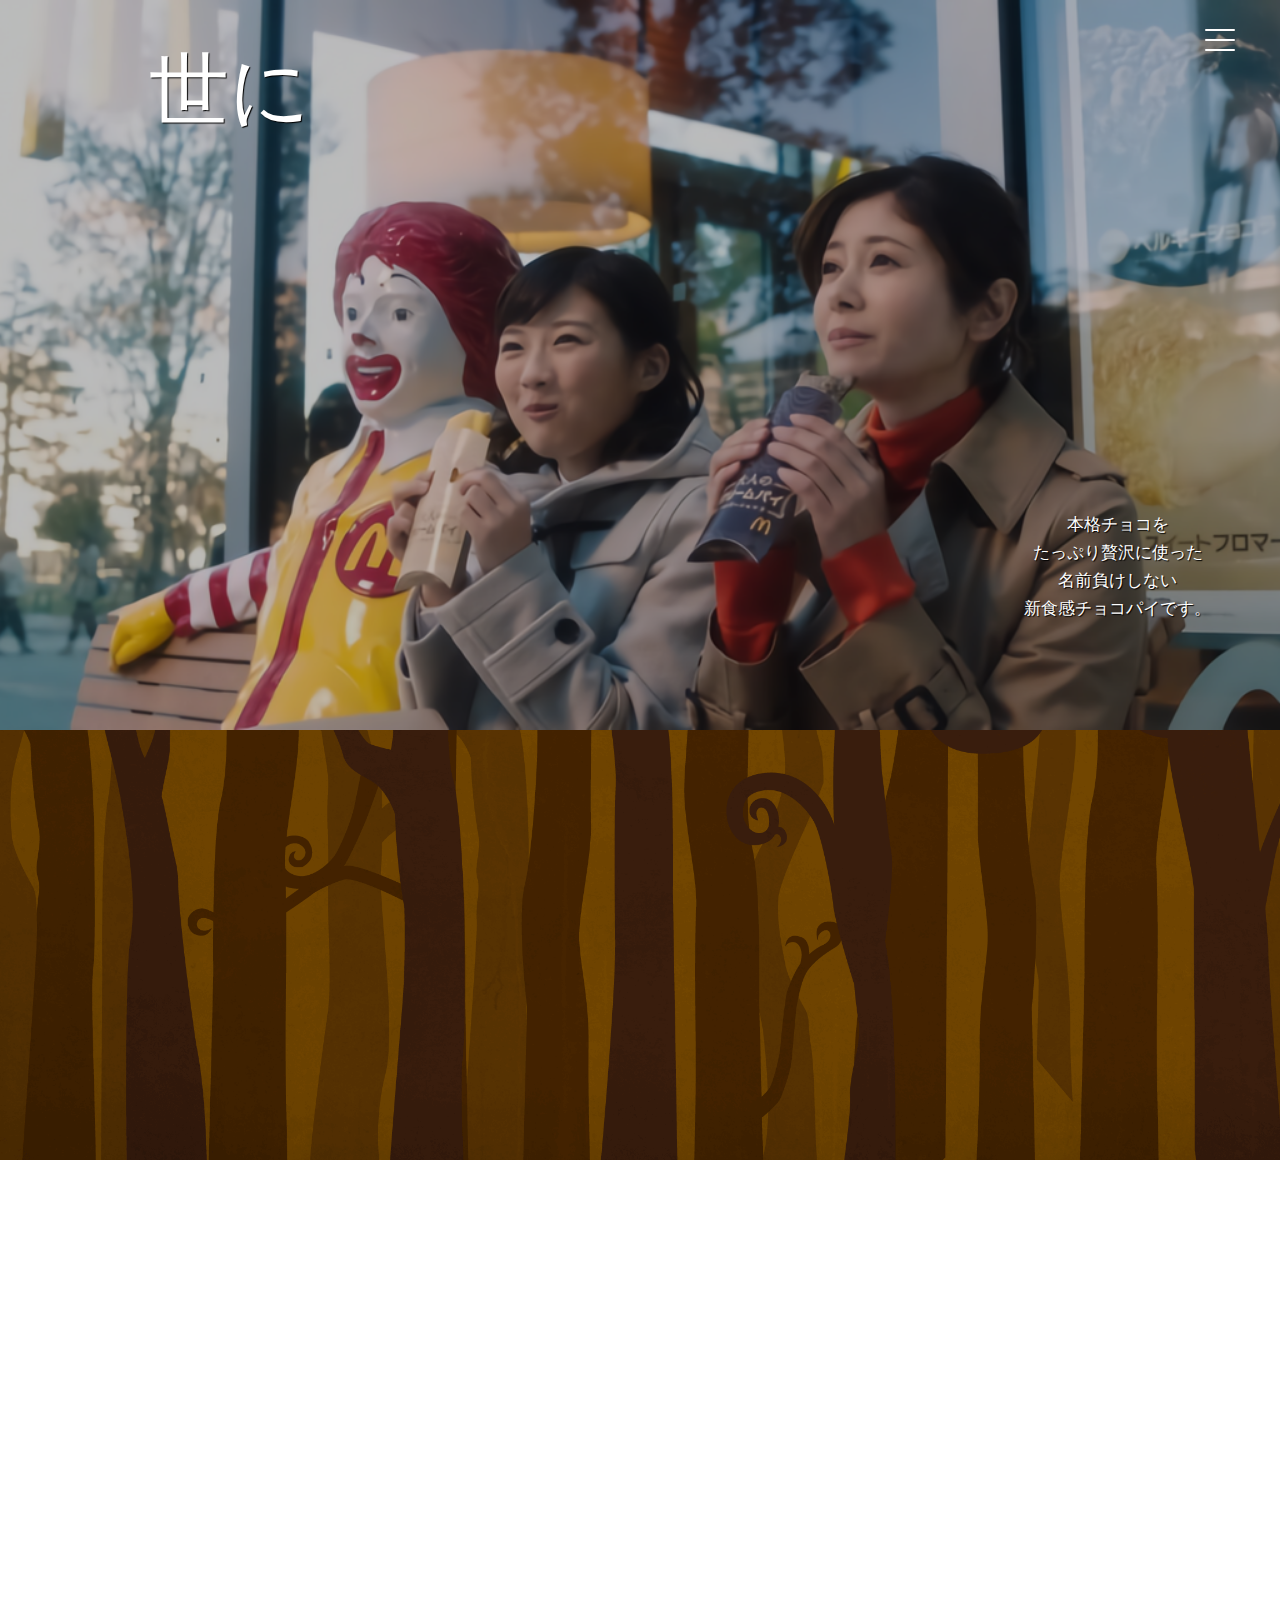
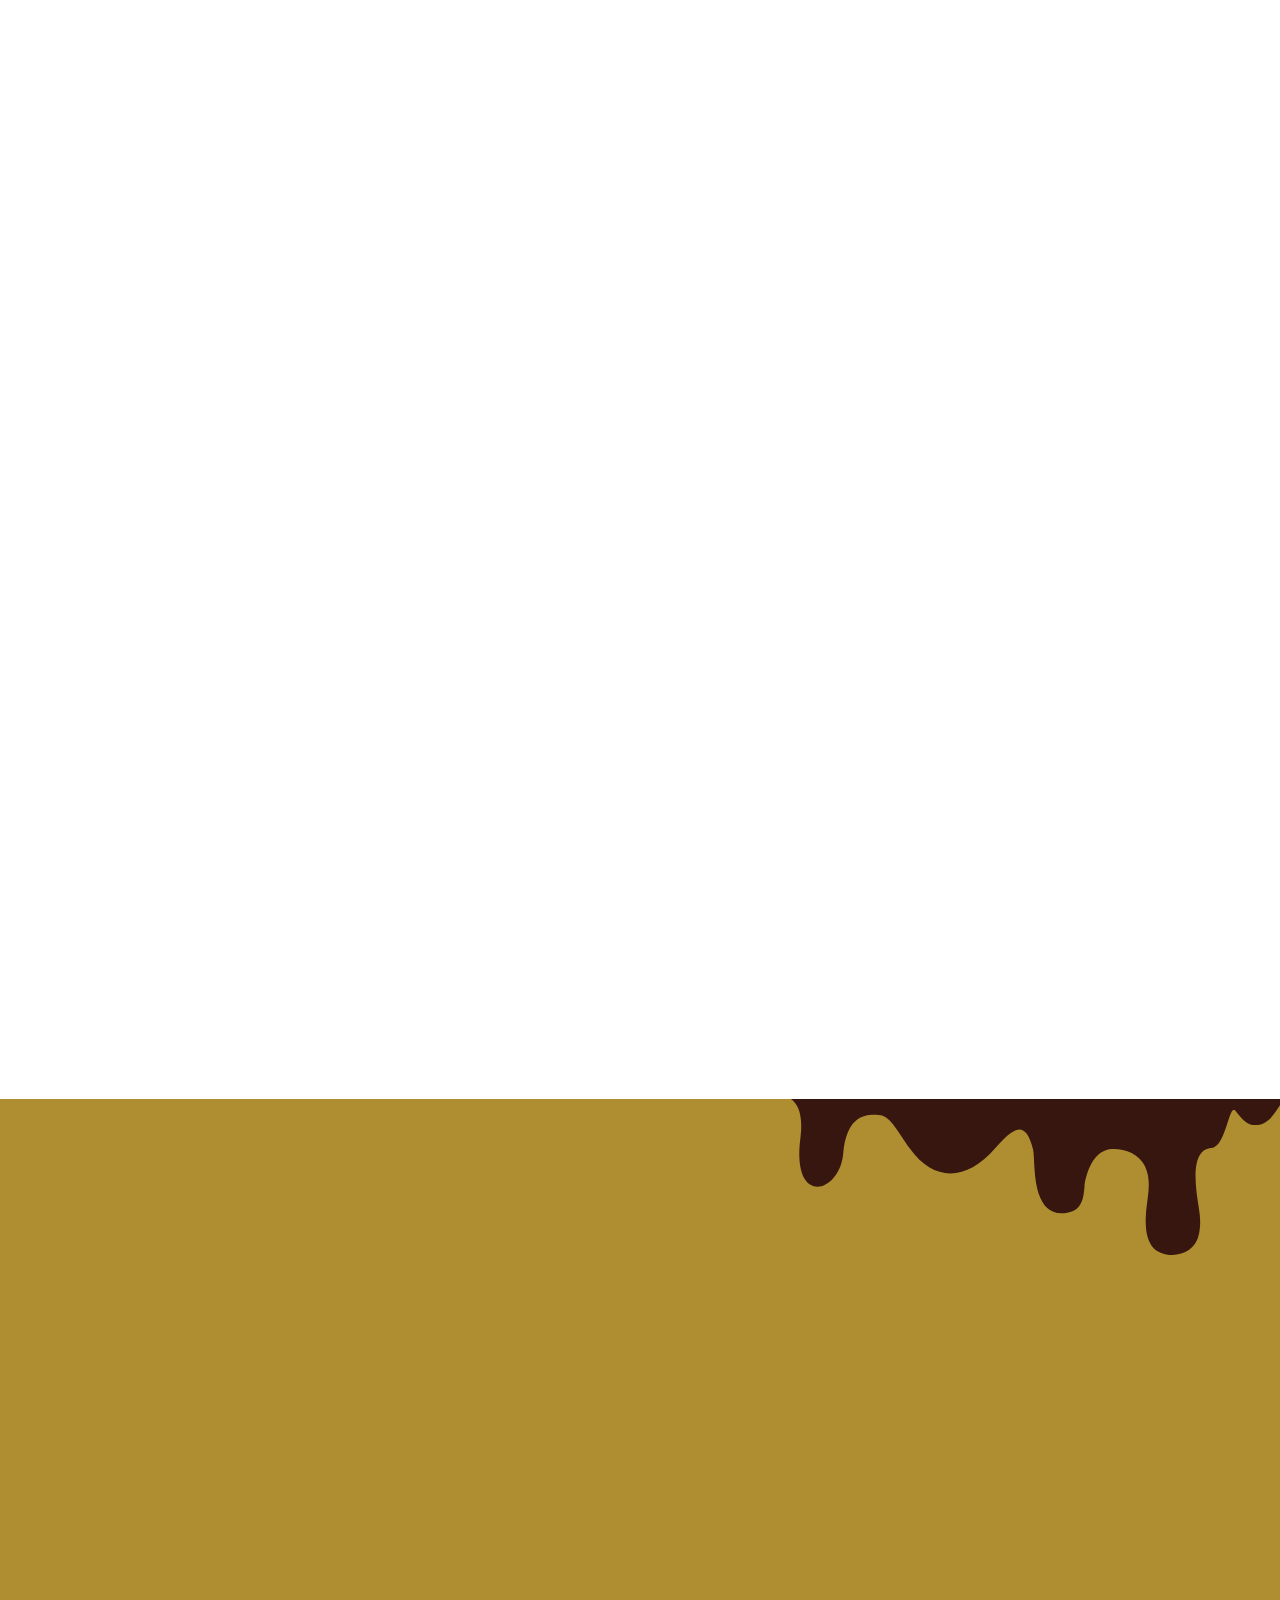
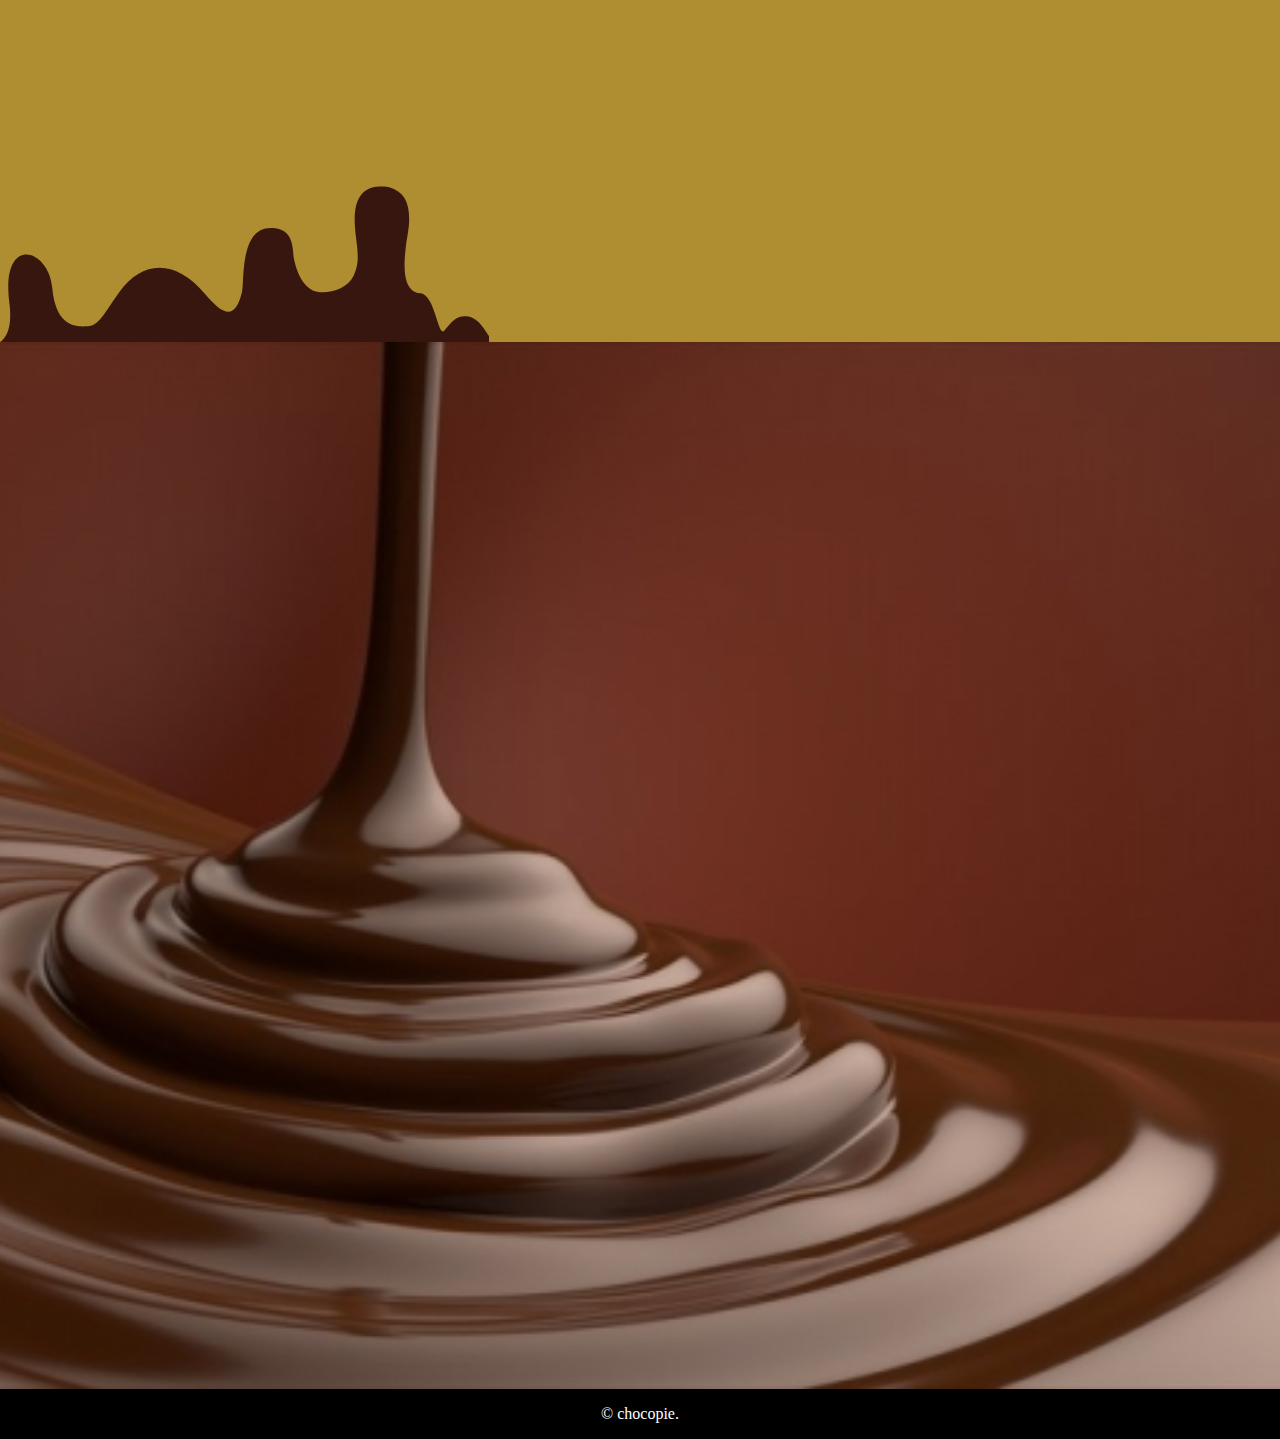
==== index.html @ 26e69b20 "コミット" ====
<!DOCTYPE html>
<html lang="ja">

<head>
    <meta charset="UTF-8">
    <meta http-equiv="X-UA-Compatible" content="IE=edge">
    <meta name="viewport" content="width=device-width, initial-scale=1.0">
    <script src="https://ajax.googleapis.com/ajax/libs/jquery/3.0.0/jquery.min.js"></script>
    <link rel="stylesheet" href="./assets/css/reset.css">
    <link rel="stylesheet" href="./assets/css/style.css">
    <title>chocopie</title>
</head>

<body>
    <header id="header">
        <div class="bg-slider">
            <div class="bg-box">
                <p class="bg-title">世にもおいしいチョコパイ</p>
            </div>
            <p class="bg-text">
                本格チョコを<br>
                たっぷり贅沢に使った<br>
                名前負けしない<br>
                新食感チョコパイです。
            </p>
        </div>
        <nav id="navi">
            <ul class="nav-menu">
                <li><a href="#about">About</a></li>
                <li><a href="#line-up">LINE UP</a></li>
                <li><a href="#rerecipe">Recipe</a></li>
            </ul>
        </nav>
        <div class="toggle_btn">
            <span></span>
            <span></span>
            <span></span>
        </div>
    </header>

    <body>
        <section class="product" id="about">
            <h3 class="js-fadein">名前負けしていない、<br>それほどにおいしい。</h3>
            <div class="chocopie">
                <img src="./assets/img/chocopie_choco.png" alt="chocopie_choco" class="chocopie_img1 js-fadein">
                <img src="./assets/img/fukidashi1.png" alt="fukidashi1" class="fukidashi1 js-fadein">
                <img src="./assets/img/eatme.svg" alt="eatme" class="eatme">
                <div class="chocopie_text1 js-fadein">
                    <p>パイ生地を何層にも重ねることで<br>生まれたサクサクした食感</p>
                </div>
            </div>

            <div class="chocopie">
                <img src="./assets/img/choco_cream.png" alt="choco_cream" class="chocopie_img2 js-fadein">
                <img src="./assets/img/fukidashi2.png" alt="fukidashi2" class="fukidashi2 js-fadein">
                <img src="./assets/img/good.png" alt="good" class="good">
                <div class="chocopie_text2 js-fadein">
                    <p>とろ～りあたたかい<br>クリームのハーモニーが魅力</p>
                </div>
            </div>

            <div class="chocopie chocopie3">
                <img src="./assets/img/image-removebg-preview.png" alt="choco_oleo" class="chocopie_img3 js-fadein">
                <img src="./assets/img/fukidashi1.png" alt="fukidashi3" class="fukidashi1 js-fadein">
                <img src="./assets/img/soyummy.png" alt="soyummy" class="soyummy">
                <div class="chocopie_text1 js-fadein">
                    <p>クッキー30％増量！<br>ザクザク感アップ！</p>
                </div>
            </div>
        </section>
        <div class="lineup" id="line-up">
            <div class="lineup-img"></div>
            <div class="lineup-top">
                <h2 class="lineup-title js-fadein">LINE UP</h2>
                <p class="lineup-sub js-fadein">世にも美味しいシリーズの紹介</p>
            </div>
            <div class="slider">
                <div class="slider-item">
                    <div class="item-img js-fadein">
                        <a href="./link.html" target="_blank"><img src="./assets/img/chocopie_choco.png" alt=""
                                class="shake"></a>
                    </div>
                    <div class="item-text1 js-fadein">
                        <p class="text1-text">
                            世にもおいしい<br>
                            三角チョコパイ 黒
                        </p>
                    </div>
                    <div class="item-text2 js-fadein">
                        <p class="text2-text">
                            パイ生地を何層にも重ねることで生まれる<br>
                            サクサクした食感の三角パイに<br>
                            あたたかいチョコクリームのハーモニーが魅力。
                        </p>
                    </div>
                </div>
                <div class="slider-item">
                    <div class="item-img js-fadein">
                        <a href="./link2.html" target="_blank"><img src="./assets/img/choco_cream.png" alt=""
                                class="shake"></a>
                    </div>
                    <div class="item-text1 js-fadein">
                        <p class="text1-text">
                            世にもおいしい<br>
                            よくばりカスタード
                        </p>
                    </div>
                    <div class="item-text2 js-fadein">
                        <p class="text2-text">
                            バニラビーンズが入った黄色いたまごカスタードと<br>
                            白いミルクカスタードの2種類を使用した<br>
                            濃厚なカスタードクリームの甘み溢れる一品です。
                        </p>
                    </div>
                </div>
                <div class="slider-item">
                    <div class="item-img js-fadein">
                        <a href="./link3.html" target="_blank"><img src="./assets/img/image-removebg-preview.png" alt=""
                                class="shake"></a>
                    </div>
                    <div class="item-text1 js-fadein">
                        <p class="text1-text">
                            世にもおいしい<br>
                            クッキー&クリーム
                        </p>
                    </div>
                    <div class="item-text2 js-fadein">
                        <p class="text2-text">
                            クッキーが入ったとろ〜りバニラクリームと<br>
                            サクサクした食感の味わいが楽しめる<br>
                            “さくとろ～り!”な食感の新作です。
                        </p>
                    </div>
                </div>
            </div>
            <div class="slider-btn js-fadein">
                <a href="https://www.mcdonalds.co.jp/" target="_blank" class="btn-buy">購入できるお店はこちら</a>
            </div>
            <div class="reverse-img"></div>
        </div>


        <!-- <section class="recipe" id="rerecipe">
            <h1>RECIPE</h1>
            <h2>世にもおいしいレシピ</h2> -->

        <section class="recipe">
            <h1 class="js-fadein">arrange</h1>
            <h2 class="js-fadein">世にもおいしいアレンジ</h2>
            <div class="chocopie_ice">
                <div class="chocopie_left">
                    <h3 class="js-fadein">あったか×ひんやり＝禁断の組み合わせ</h3>
                    <div class="chocopie_ice_img js-fadein">
                        <img src="./assets/img/choco_recipe.jpeg" alt="choco_recipe">
                        <p>×</p>
                        <img src="./assets/img/mctwist.jpeg" alt="mctwist">
                    </div>
                </div>
                <div class="chocopie_right">
                    <p class="chocopie_ice_text js-fadein">「ソフトツイスト(税込100円)」と混ぜて食べるアレンジが美味しいと噂なんです。
                        チョコパイ×ソフトクリームなんて、甘いもの好きとしてはチャレンジせずにはいられません！
                        三角チョコパイと混ぜる為、店頭でソフトツイストを「カップでお願いします」とオーダーしましょう。
                        三角チョコパイをひと口大にちぎって、ソフトツイストに入れていきます♪
                        スプーンで三角チョコパイをこれでもか～と混ぜていきます。
                        パイのザクザク感や、中身のチョコクリームのいい匂いが伝わってきて、早く食べたい！と混ぜる手にも気合が入ります（笑）
                        ほどよく混ざったら、三角チョコパイ×ソフトツイストアレンジの完成です！
                        気になるお味ですが、これは想像の上をいく美味しさでした。パイのサクサク食感とアイスが相性抜群！
                        混ぜた直後は、三角チョコパイがまだ温かいのですが、食べているうちに中のチョコクリームがアイスで冷やされて固まり、また違った食感に変化！
                        ここまでボリューミーに楽しめるアレンジスイーツが、お値段合計230円とは衝撃のプライスです♪
                    </p>
                </div>
            </div>
            <div class="chocopie_ice change">
                <div class="chocopie_left">
                    <h3 class="js-fadein">アイス三角チョコパイ</h3>
                    <div class="chocopie_ice_img js-fadein">
                        <img src="./assets/img/choco_recipe.jpeg" alt="choco_recipe">
                    </div>
                </div>
                <div class="chocopie_right">
                    <p class="chocopie_ice_text js-fadein">
                        2つ目は、三角チョコパイを丸ごと冷凍して「生チョコアイス」にするアレンジです。
                        このアレンジはSNSでも見かけることが多く、気になっていたので楽しみ！
                        三角チョコパイを冷凍室に入れ、一晩寝かせてください。
                        少し溶けてきたら食べごろ包丁でカットすることが出来ます！
                        中のチョコクリームが完全に冷え固まっており、ギュッと凝縮された印象です。
                        サクサクのパイ部分も冷凍されたことにより、サクサクというよりはミルフィーユのよう♡
                        少しだけ溶けてきたタイミングを見計らって食べてみます!
                        食べる前はチョコクリームが硬すぎるかな？と想像していましたがそんなことはなく、噂通り"生チョコアイス"のよう♡
                        クリームの中のアーモンドの食感もしっかりと感じられる、冬の贅沢アイスでした。
                    </p>
                </div>
        </section>



    </body>
    <footer>

        <p>&copy; chocopie.</p>

    </footer>
    <script src="https://code.jquery.com/jquery-3.6.0.min.js"></script>
    <script src="./assets/js/jquery.bgswitcher.js"></script>
    <script src="./assets/js/nozomi.js"></script>
    <script src="./assets/js/script.js"></script>
</body>

</html>
---- assets/css/style.css ----
@charset "UTF-8";
.bg-slider {
  width: 100vw;
  height: 57vw;
  background-position: center;
  background-size: cover;
  background-repeat: no-repeat;
  display: -webkit-box;
  display: -ms-flexbox;
  display: flex;
  -webkit-box-align: center;
      -ms-flex-align: center;
          align-items: center;
  -webkit-box-pack: center;
      -ms-flex-pack: center;
          justify-content: center;
  position: relative;
}

.bg-slider .bg-box {
  position: absolute;
  top: 10%;
}

@media screen and (min-width: 768px) and (max-width: 1023px) {
  .bg-slider .bg-box {
    top: 20%;
  }
}

@media screen and (min-width: 501px) and (max-width: 767px) {
  .bg-slider .bg-box {
    top: 25%;
  }
}

@media screen and (max-width: 500px) {
  .bg-slider .bg-box {
    top: 30%;
  }
}

.bg-slider .bg-box .bg-title {
  color: white;
  font-size: 80px;
  text-shadow: 1px 1px 1px #000;
  font-family: 'Wawati SC','HanziPen TC','Hannotate SC',sans-serif;
  font-weight: lighter;
  line-height: 35px;
  display: block;
  opacity: 0;
  text-align: center;
}

@media screen and (min-width: 1024px) and (max-width: 1240px) {
  .bg-slider .bg-box .bg-title {
    font-size: 60px;
  }
}

@media screen and (min-width: 768px) and (max-width: 1023px) {
  .bg-slider .bg-box .bg-title {
    font-size: 45px;
  }
}

@media screen and (min-width: 501px) and (max-width: 767px) {
  .bg-slider .bg-box .bg-title {
    font-size: 30px;
  }
}

@media screen and (max-width: 500px) {
  .bg-slider .bg-box .bg-title {
    font-size: 20px;
  }
}

.bg-slider .bg-box .bg-title span {
  opacity: 0;
  -webkit-transition: .6s ease-in-out;
  -webkit-transition: .6s;
  transition: .6s;
}

.bg-slider .bg-text {
  color: white;
  font-size: 17px;
  font-weight: bold;
  text-align: center;
  text-shadow: 1px 1px 1px #000;
  font-family: 'Yu Mincho Light','YuMincho','Yu Mincho','游明朝体', sans-serif;
  font-weight: lighter;
  line-height: 28px;
  position: absolute;
  top: 70%;
  left: 80%;
}

@media screen and (min-width: 768px) and (max-width: 1023px) {
  .bg-slider .bg-text {
    line-height: 24px;
    top: 60%;
    left: 70%;
  }
}

@media screen and (min-width: 501px) and (max-width: 767px) {
  .bg-slider .bg-text {
    font-size: 14px;
    line-height: 20px;
    top: 55%;
    left: 65%;
  }
}

@media screen and (max-width: 500px) {
  .bg-slider .bg-text {
    font-size: 7px;
    line-height: 14px;
    top: 60%;
    left: 60%;
  }
}

#navi {
  display: block;
  position: fixed;
  top: -57vw;
  left: 0;
  bottom: 0;
  height: 57vw;
  width: 100vw;
  color: white;
  background-image: url("../img/choco_illast.jpeg");
  background-position: center;
  background-repeat: no-repeat;
  background-size: cover;
  overflow-x: hidden;
  overflow-y: auto;
  -webkit-overfrow-scrolling: touch;
  -webkit-transition: all 0.8s;
  transition: all 0.8s;
  z-index: 20;
  opacity: 0;
}

@media screen and (min-width: 1024px) and (max-width: 1240px) {
  #navi {
    top: -100%;
    height: 100%;
  }
}

@media screen and (min-width: 768px) and (max-width: 1023px) {
  #navi {
    top: -100%;
    height: 100%;
  }
}

@media screen and (min-width: 501px) and (max-width: 767px) {
  #navi {
    top: -100%;
    height: 100%;
  }
}

@media screen and (max-width: 500px) {
  #navi {
    top: -100%;
    height: 100%;
  }
}

#navi .nav-menu {
  margin: 15% auto;
  text-align: center;
  margin-bottom: 1%;
}

@media screen and (min-width: 1024px) and (max-width: 1240px) {
  #navi .nav-menu {
    margin: 25% auto;
  }
}

@media screen and (min-width: 768px) and (max-width: 1023px) {
  #navi .nav-menu {
    margin: 27% auto;
  }
}

@media screen and (min-width: 501px) and (max-width: 767px) {
  #navi .nav-menu {
    margin: 35% auto;
  }
}

@media screen and (max-width: 500px) {
  #navi .nav-menu {
    margin: 60% auto;
  }
}

#navi .nav-menu li {
  margin-bottom: 5%;
}

#navi .nav-menu li a {
  color: white;
  font-size: 40px;
  font-weight: bold;
  text-decoration: none;
  display: inline-block;
  -webkit-transition: .2s;
  transition: .2s;
  -webkit-transform: scale(1);
  transform: scale(1);
  font-family: 'Wawati SC','HanziPen TC','Hannotate SC',sans-serif;
}

@media screen and (min-width: 501px) and (max-width: 767px) {
  #navi .nav-menu li a {
    font-size: 32px;
  }
}

@media screen and (max-width: 500px) {
  #navi .nav-menu li a {
    font-size: 25px;
  }
}

#navi .nav-menu li a:hover {
  color: lightblue;
}

.toggle_btn {
  display: block;
  position: fixed;
  top: 25px;
  right: 45px;
  width: 30px;
  height: 30px;
  -webkit-transition: all .5s;
  transition: all .5s;
  cursor: pointer;
  z-index: 20;
}

.toggle_btn span {
  display: block;
  position: absolute;
  left: 0;
  width: 30px;
  height: 2px;
  background-color: white;
  border-radius: 4px;
  -webkit-transition: all 0.5s;
  transition: all 0.5s;
}

.toggle_btn span:nth-child(1) {
  top: 4px;
}

.toggle_btn span:nth-child(2) {
  top: 14px;
}

.toggle_btn span:nth-child(3) {
  bottom: 4px;
}

.open #navi {
  top: 0;
  opacity: 1;
}

.open .toggle_btn span {
  background-color: white;
}

.open .toggle_btn span:nth-child(1) {
  -webkit-transform: translateY(10px) rotate(-315deg);
  transform: translateY(10px) rotate(-315deg);
}

.open .toggle_btn span:nth-child(2) {
  opacity: 0;
}

.open .toggle_btn span:nth-child(3) {
  -webkit-transform: translateY(-10px) rotate(315deg);
  transform: translateY(-10px) rotate(315deg);
}

.jump-up {
  -webkit-animation: jump-up 0.8s linear 0s 1 forwards;
          animation: jump-up 0.8s linear 0s 1 forwards;
}

@-webkit-keyframes jump-up {
  0% {
    -webkit-transform: translateY(0px);
    transform: translateY(0px);
  }
  80% {
    -webkit-transform: translateY(170px);
    transform: translateY(170px);
  }
  100% {
    -webkit-transform: translateY(0);
    transform: translateY(0);
  }
}

@keyframes jump-up {
  0% {
    -webkit-transform: translateY(0px);
    transform: translateY(0px);
  }
  80% {
    -webkit-transform: translateY(170px);
    transform: translateY(170px);
  }
  100% {
    -webkit-transform: translateY(0);
    transform: translateY(0);
  }
}

.jump-up2 {
  -webkit-animation: jump-up2 0.8s linear 0s 1 forwards;
          animation: jump-up2 0.8s linear 0s 1 forwards;
}

@-webkit-keyframes jump-up2 {
  0% {
    -webkit-transform: translateY(0);
    transform: translateY(0);
  }
  20% {
    -webkit-transform: translateY(400px);
    transform: translateY(400px);
  }
  100% {
    -webkit-transform: translateY(0px);
    transform: translateY(0px);
  }
}

@keyframes jump-up2 {
  0% {
    -webkit-transform: translateY(0);
    transform: translateY(0);
  }
  20% {
    -webkit-transform: translateY(400px);
    transform: translateY(400px);
  }
  100% {
    -webkit-transform: translateY(0px);
    transform: translateY(0px);
  }
}

.lineup {
  background-color: #AF8D31;
  color: #36160F;
  display: -webkit-box;
  display: -ms-flexbox;
  display: flex;
  -webkit-box-orient: vertical;
  -webkit-box-direction: normal;
      -ms-flex-direction: column;
          flex-direction: column;
  font-family: 'ヒラギノ明朝 ProN','Hiragino Mincho ProN', sans-serif;
  position: relative;
}

.lineup .lineup-img {
  position: absolute;
  width: 100%;
  height: 100%;
  background-image: url("../img/choco_bg_lineup.svg");
  background-repeat: no-repeat;
  background-position: right top;
  background-position-x: right;
  background-position-y: top;
  background-size: auto;
  top: 0;
}

@media screen and (min-width: 1024px) and (max-width: 1240px) {
  .lineup .lineup-img {
    background-size: 40%;
  }
}

@media screen and (min-width: 768px) and (max-width: 1023px) {
  .lineup .lineup-img {
    background-size: 40%;
  }
}

@media screen and (min-width: 501px) and (max-width: 767px) {
  .lineup .lineup-img {
    background-size: 50%;
  }
}

@media screen and (max-width: 500px) {
  .lineup .lineup-img {
    background-size: 60%;
  }
}

.lineup .lineup-top {
  text-align: center;
  margin: 5%;
  letter-spacing: 0.3em;
}

@media screen and (min-width: 1024px) and (max-width: 1240px) {
  .lineup .lineup-top {
    margin: 7%;
  }
}

@media screen and (min-width: 768px) and (max-width: 1023px) {
  .lineup .lineup-top {
    margin: 15% auto 10% auto;
  }
}

@media screen and (min-width: 501px) and (max-width: 767px) {
  .lineup .lineup-top {
    margin: 20% auto 15% auto;
  }
}

@media screen and (max-width: 500px) {
  .lineup .lineup-top {
    margin: 30% auto 20% auto;
  }
}

.lineup .lineup-top .lineup-title {
  font-weight: bold;
  font-size: 35px;
}

@media screen and (min-width: 768px) and (max-width: 1023px) {
  .lineup .lineup-top .lineup-title {
    font-size: 40px;
  }
}

@media screen and (min-width: 501px) and (max-width: 767px) {
  .lineup .lineup-top .lineup-title {
    font-size: 40px;
  }
}

@media screen and (max-width: 500px) {
  .lineup .lineup-top .lineup-title {
    font-size: 30px;
  }
}

.lineup .lineup-top .lineup-sub {
  font-size: 13px;
  margin-top: 1%;
  font-weight: lighter;
}

@media screen and (min-width: 768px) and (max-width: 1023px) {
  .lineup .lineup-top .lineup-sub {
    font-size: 16px;
  }
}

@media screen and (min-width: 501px) and (max-width: 767px) {
  .lineup .lineup-top .lineup-sub {
    font-size: 16px;
  }
}

.lineup .slider {
  display: -webkit-box;
  display: -ms-flexbox;
  display: flex;
  -webkit-box-align: center;
      -ms-flex-align: center;
          align-items: center;
  -webkit-box-pack: justify;
      -ms-flex-pack: justify;
          justify-content: space-between;
  width: 90%;
  margin: 0 auto;
}

@media screen and (min-width: 768px) and (max-width: 1023px) {
  .lineup .slider {
    -webkit-box-orient: vertical;
    -webkit-box-direction: normal;
        -ms-flex-direction: column;
            flex-direction: column;
  }
}

@media screen and (min-width: 501px) and (max-width: 767px) {
  .lineup .slider {
    -webkit-box-orient: vertical;
    -webkit-box-direction: normal;
        -ms-flex-direction: column;
            flex-direction: column;
  }
}

@media screen and (max-width: 500px) {
  .lineup .slider {
    -webkit-box-orient: vertical;
    -webkit-box-direction: normal;
        -ms-flex-direction: column;
            flex-direction: column;
  }
}

.lineup .slider .slider-item {
  -webkit-box-orient: vertical;
  -webkit-box-direction: normal;
      -ms-flex-direction: column;
          flex-direction: column;
  width: 30%;
  text-align: center;
  font-weight: lighter;
  z-index: 1;
}

@media screen and (min-width: 768px) and (max-width: 1023px) {
  .lineup .slider .slider-item {
    width: 80%;
    margin: 10% auto;
  }
}

@media screen and (min-width: 501px) and (max-width: 767px) {
  .lineup .slider .slider-item {
    width: 80%;
    margin: 10% auto;
  }
}

@media screen and (max-width: 500px) {
  .lineup .slider .slider-item {
    width: 80%;
    margin: 10% auto;
  }
}

.lineup .slider .slider-item .item-img img {
  width: 100%;
  margin-bottom: 10%;
  -webkit-transition-duration: 0.4s;
          transition-duration: 0.4s;
}

@media screen and (min-width: 768px) and (max-width: 1023px) {
  .lineup .slider .slider-item .item-img img {
    width: 80%;
  }
}

@media screen and (min-width: 501px) and (max-width: 767px) {
  .lineup .slider .slider-item .item-img img {
    width: 90%;
  }
}

@media screen and (max-width: 500px) {
  .lineup .slider .slider-item .item-img img {
    width: 100%;
  }
}

.lineup .slider .slider-item .item-img img:hover {
  opacity: 0.8;
  -webkit-transform: scale(1.1);
          transform: scale(1.1);
  -webkit-transition-duration: 0.4s;
          transition-duration: 0.4s;
  cursor: pointer;
}

.lineup .slider .slider-item .text1-text {
  font-size: 22px;
  line-height: 1.5rem;
  margin-bottom: 8%;
}

@media screen and (min-width: 768px) and (max-width: 1023px) {
  .lineup .slider .slider-item .text1-text {
    font-size: 27px;
    line-height: 2.1rem;
    margin-bottom: 5%;
  }
}

@media screen and (min-width: 501px) and (max-width: 767px) {
  .lineup .slider .slider-item .text1-text {
    font-size: 23px;
    line-height: 2rem;
    margin-bottom: 5%;
  }
}

@media screen and (max-width: 500px) {
  .lineup .slider .slider-item .text1-text {
    font-size: 18px;
    line-height: 1.3rem;
    margin-bottom: 5%;
  }
}

.lineup .slider .slider-item .text2-text {
  font-size: 15px;
  line-height: 1.5rem;
}

@media screen and (min-width: 1024px) and (max-width: 1240px) {
  .lineup .slider .slider-item .text2-text {
    font-size: 12px;
    line-height: 1.5rem;
  }
}

@media screen and (min-width: 768px) and (max-width: 1023px) {
  .lineup .slider .slider-item .text2-text {
    font-size: 16px;
    line-height: 1.5rem;
  }
}

@media screen and (min-width: 501px) and (max-width: 767px) {
  .lineup .slider .slider-item .text2-text {
    font-size: 14px;
    line-height: 1.5rem;
  }
}

@media screen and (max-width: 500px) {
  .lineup .slider .slider-item .text2-text {
    font-size: 10px;
    line-height: 1.2rem;
  }
}

.lineup .slider-btn {
  max-width: 300px;
  margin: 10% auto;
}

@media screen and (min-width: 768px) and (max-width: 1023px) {
  .lineup .slider-btn {
    margin: 15% auto;
  }
}

@media screen and (min-width: 501px) and (max-width: 767px) {
  .lineup .slider-btn {
    margin: 20% auto;
  }
}

@media screen and (max-width: 500px) {
  .lineup .slider-btn {
    margin: 25% auto;
    max-width: 230px;
  }
}

.lineup .slider-btn .btn-buy {
  display: -webkit-box;
  display: -ms-flexbox;
  display: flex;
  -webkit-box-pack: center;
      -ms-flex-pack: center;
          justify-content: center;
  -webkit-box-align: center;
      -ms-flex-align: center;
          align-items: center;
  width: 100%;
  height: 50px;
  position: relative;
  background-color: #AF8D31;
  border: 1px solid #36160F;
  -webkit-box-sizing: border-box;
          box-sizing: border-box;
  padding: 0 45px 0 25px;
  color: #36160F;
  font-size: 16px;
  letter-spacing: 0.1em;
  line-height: 1.3;
  text-align: left;
  text-decoration: none;
  -webkit-transition-duration: 0.5s;
          transition-duration: 0.5s;
  z-index: 1;
}

@media screen and (max-width: 500px) {
  .lineup .slider-btn .btn-buy {
    height: 40px;
    font-size: 12px;
  }
}

.lineup .slider-btn .btn-buy::before {
  content: '';
  width: 8px;
  height: 8px;
  border: 0;
  border-top: 2px solid #36160F;
  border-right: 2px solid #36160F;
  -webkit-transform: rotate(45deg);
          transform: rotate(45deg);
  position: absolute;
  top: 50%;
  right: 25px;
  margin-top: -6px;
}

@media screen and (max-width: 500px) {
  .lineup .slider-btn .btn-buy::before {
    width: 6px;
    height: 6px;
    top: 55%;
  }
}

.lineup .slider-btn .btn-buy:hover {
  background-color: #36160F;
  color: #AF8D31;
}

.lineup .slider-btn .btn-buy:hover::before {
  border-top: 2px solid #AF8D31;
  border-right: 2px solid #AF8D31;
}

.lineup .reverse-img {
  position: absolute;
  bottom: 0;
  left: 0%;
  background-image: url("../img/choco_bg_lineup.svg");
  -webkit-transform: scaleY(-1);
          transform: scaleY(-1);
  background-repeat: no-repeat;
  background-position: left top;
  background-position-x: left;
  background-position-y: top;
  background-size: auto;
  height: 100%;
  width: 100%;
  z-index: 0;
}

@media screen and (min-width: 1024px) and (max-width: 1240px) {
  .lineup .reverse-img {
    background-size: 40%;
  }
}

@media screen and (min-width: 768px) and (max-width: 1023px) {
  .lineup .reverse-img {
    background-size: 40%;
  }
}

@media screen and (min-width: 501px) and (max-width: 767px) {
  .lineup .reverse-img {
    background-size: 50%;
  }
}

@media screen and (max-width: 500px) {
  .lineup .reverse-img {
    background-size: 60%;
  }
}

@-webkit-keyframes fadeInUp {
  0% {
    opacity: 0;
    -webkit-transform: translateY(40px);
    transform: translateY(40px);
  }
  50% {
    opacity: 0.3;
    -webkit-transform: translateY(15px);
    transform: translateY(15px);
  }
  100% {
    opacity: 1;
    -webkit-transform: translateY(0);
    transform: translateY(0);
  }
}

@keyframes fadeInUp {
  0% {
    opacity: 0;
    -webkit-transform: translateY(40px);
    transform: translateY(40px);
  }
  50% {
    opacity: 0.3;
    -webkit-transform: translateY(15px);
    transform: translateY(15px);
  }
  100% {
    opacity: 1;
    -webkit-transform: translateY(0);
    transform: translateY(0);
  }
}

.js-fadein {
  opacity: 0;
}

.fadein-item {
  -webkit-animation: fadeInUp 0.7s linear 0s 1 forwards;
          animation: fadeInUp 0.7s linear 0s 1 forwards;
}

.product {
  background-image: url("../img/chocopie_bg_pointtt .png");
  background-attachment: fixed;
  background-repeat: no-repeat;
  background-position: center;
  background-size: cover;
  font-family: 'ヒラギノ明朝 ProN','Hiragino Mincho ProN', sans-serif;
}

.product h3 {
  text-align: center;
  color: white;
  font-size: 30px;
  padding: 150px 0;
  line-height: 1.5em;
}

.chocopie {
  text-align: center;
  padding-bottom: 250px;
  position: relative;
}

.chocopie_img1,
.chocopie_img2,
.chocopie_img3 {
  height: 300px;
  cursor: pointer;
}

@media screen and (max-width: 500px) {
  .chocopie_img1,
  .chocopie_img2,
  .chocopie_img3 {
    height: 150px;
  }
}

.fukidashi1,
.fukidashi2,
.chocopie_text1,
.chocopie_text2 {
  position: absolute;
  height: 200px;
  top: -20%;
}

@media screen and (max-width: 500px) {
  .fukidashi1,
  .fukidashi2,
  .chocopie_text1,
  .chocopie_text2 {
    height: 150px;
    top: -30%;
  }
}

@media screen and (min-width: 501px) and (max-width: 767px) {
  .fukidashi1,
  .fukidashi2,
  .chocopie_text1,
  .chocopie_text2 {
    top: -25%;
  }
}

.fukidashi1,
.chocopie_text1 {
  left: 15%;
}

@media screen and (max-width: 500px) {
  .fukidashi1,
  .chocopie_text1 {
    left: 0%;
  }
}

@media screen and (min-width: 501px) and (max-width: 767px) {
  .fukidashi1,
  .chocopie_text1 {
    left: 10%;
  }
}

.fukidashi2,
.chocopie_text2 {
  left: 50%;
}

@media screen and (max-width: 500px) {
  .fukidashi2,
  .chocopie_text2 {
    left: 0%;
  }
}

@media screen and (min-width: 501px) and (max-width: 767px) {
  .fukidashi2,
  .chocopie_text2 {
    left: 10%;
  }
}

@media screen and (min-width: 768px) and (max-width: 1023px) {
  .fukidashi2,
  .chocopie_text2 {
    left: 20%;
  }
}

.chocopie_text1,
.chocopie_text2 {
  height: 150px;
  width: 510px;
  display: -webkit-box;
  display: -ms-flexbox;
  display: flex;
  -webkit-box-align: center;
      -ms-flex-align: center;
          align-items: center;
  -webkit-box-pack: center;
      -ms-flex-pack: center;
          justify-content: center;
  line-height: 1.5em;
  color: white;
  font-size: 25px;
}

@media screen and (max-width: 500px) {
  .chocopie_text1,
  .chocopie_text2 {
    font-size: 15px;
    width: 370px;
    height: 120px;
  }
}

.eatme,
.soyummy,
.good {
  position: absolute;
  display: none;
}

.eatme {
  top: 0%;
  left: 60%;
  height: 100px;
}

.soyummy {
  top: 10%;
  left: 58%;
  height: 110px;
  -webkit-transform: rotate(30deg);
          transform: rotate(30deg);
}

.good {
  top: -10%;
  left: 30%;
}

.chocopie3 {
  padding: 20px 0 150px 0;
}

.recipe {
  background-image: url("../img/chocorecipe.jpeg");
  background-repeat: no-repeat;
  background-position: center;
  background-size: cover;
  display: -webkit-box;
  display: -ms-flexbox;
  display: flex;
  -webkit-box-orient: vertical;
  -webkit-box-direction: normal;
      -ms-flex-direction: column;
          flex-direction: column;
  -webkit-box-align: center;
      -ms-flex-align: center;
          align-items: center;
  font-family: 'ヒラギノ明朝 ProN','Hiragino Mincho ProN', sans-serif;
}

.recipe h1,
.recipe h2,
.recipe h3,
.recipe p {
  color: white;
}

.recipe h1 {
  font-size: 50px;
  padding-top: 100px;
}

.recipe h2 {
  font-size: 20px;
  padding-top: 20px;
}

.recipe h3 {
  text-align: center;
  padding: 20px 0;
  line-height: 1.5em;
  font-size: 18px;
}

.recipe h4 {
  color: #d3ad07;
  padding: 20px 0 80px 0;
}

.recipe p {
  font-size: 100px;
  margin: 50px;
}

@media screen and (max-width: 500px) {
  .recipe p {
    font-size: 80px;
    margin: 5px;
  }
}

.recipe img {
  border-radius: 50%;
  height: 250px;
}

@media screen and (max-width: 500px) {
  .recipe img {
    height: 150px;
  }
}

.recipe .chocopie_ice {
  display: -webkit-box;
  display: -ms-flexbox;
  display: flex;
  width: 95%;
  margin: 50px 2.5%;
}

.recipe .chocopie_ice .chocopie_left, .recipe .chocopie_ice .chocopie_right {
  width: 45%;
  margin: 0 2.5%;
}

.recipe .chocopie_ice .chocopie_left .chocopie_ice_img, .recipe .chocopie_ice .chocopie_right .chocopie_ice_img {
  display: -webkit-box;
  display: -ms-flexbox;
  display: flex;
  -webkit-box-align: center;
      -ms-flex-align: center;
          align-items: center;
  -webkit-box-pack: center;
      -ms-flex-pack: center;
          justify-content: center;
}

.recipe .chocopie_ice .chocopie_left .chocopie_ice_text, .recipe .chocopie_ice .chocopie_right .chocopie_ice_text {
  font-size: 15px;
}

.recipe .change {
  -webkit-box-orient: horizontal;
  -webkit-box-direction: reverse;
      -ms-flex-direction: row-reverse;
          flex-direction: row-reverse;
}

footer {
  display: -webkit-box;
  display: -ms-flexbox;
  display: flex;
  -webkit-box-pack: center;
      -ms-flex-pack: center;
          justify-content: center;
  -webkit-box-align: center;
      -ms-flex-align: center;
          align-items: center;
  height: 50px;
  background-color: black;
  color: white;
}

img {
  max-width: 100%;
}

.link {
  width: 100%;
  height: 100%;
  background-image: url("../img/pablo-merchan-montes-SCbq6uKCyMY-unsplash.jpg");
  background-position: center;
  background-repeat: no-repeat;
  background-size: cover;
  font-family: 'ヒラギノ明朝 ProN','Hiragino Mincho ProN', sans-serif;
}

.link .link-box {
  margin: 0 auto;
  padding: 10% 0 4% 0;
  display: -webkit-box;
  display: -ms-flexbox;
  display: flex;
  -webkit-box-align: center;
      -ms-flex-align: center;
          align-items: center;
  -webkit-box-pack: center;
      -ms-flex-pack: center;
          justify-content: center;
  color: white;
  width: 80%;
}

@media screen and (max-width: 1023px) {
  .link .link-box {
    -webkit-box-orient: vertical;
    -webkit-box-direction: normal;
        -ms-flex-direction: column;
            flex-direction: column;
  }
}

.link .link-box .link-img {
  width: 45%;
  margin: 0 auto;
}

@media screen and (max-width: 1023px) {
  .link .link-box .link-img {
    width: 100%;
    margin: 0 auto;
  }
}

.link .link-box .link-img img {
  width: 100%;
}

@media screen and (max-width: 1023px) {
  .link .link-box .link-img img {
    width: 80%;
    margin: 0 10%;
  }
}

.link .link-box .link-text {
  width: 45%;
  margin: 0 auto;
}

@media screen and (max-width: 1023px) {
  .link .link-box .link-text {
    width: 80%;
    margin: 0 10%;
  }
}

.link .link-box .link-text .link-title {
  font-size: 40px;
  line-height: 3rem;
  margin: 5% auto;
}

@media screen and (max-width: 1023px) {
  .link .link-box .link-text .link-title {
    text-align: center;
  }
}

@media screen and (min-width: 768px) and (max-width: 1023px) {
  .link .link-box .link-text .link-title {
    font-size: 35px;
    line-height: 2.7rem;
  }
}

@media screen and (min-width: 501px) and (max-width: 767px) {
  .link .link-box .link-text .link-title {
    font-size: 30px;
    line-height: 2.3rem;
  }
}

@media screen and (max-width: 500px) {
  .link .link-box .link-text .link-title {
    font-size: 20px;
    line-height: 1.5rem;
  }
}

.link .link-box .link-text .link-describe {
  margin: 10% auto;
}

.link .link-box .link-text .link-describe .describe-text {
  font-size: 18px;
  line-height: 30px;
}

@media screen and (min-width: 768px) and (max-width: 1023px) {
  .link .link-box .link-text .link-describe .describe-text {
    font-size: 16px;
    line-height: 25px;
  }
}

@media screen and (min-width: 501px) and (max-width: 767px) {
  .link .link-box .link-text .link-describe .describe-text {
    font-size: 14px;
    line-height: 20px;
  }
}

@media screen and (max-width: 500px) {
  .link .link-box .link-text .link-describe .describe-text {
    font-size: 10px;
    line-height: 15px;
  }
}

.link .link-box .link-text .calorie {
  width: 70%;
  margin: 5% auto;
}

.link .link-box .link-text .calorie dl {
  display: -webkit-box;
  display: -ms-flexbox;
  display: flex;
  -webkit-box-align: center;
      -ms-flex-align: center;
          align-items: center;
  -webkit-box-pack: center;
      -ms-flex-pack: center;
          justify-content: center;
  -ms-flex-wrap: wrap;
      flex-wrap: wrap;
  text-align: center;
  font-size: 15px;
}

@media screen and (min-width: 501px) and (max-width: 767px) {
  .link .link-box .link-text .calorie dl {
    font-size: 12px;
  }
}

@media screen and (max-width: 500px) {
  .link .link-box .link-text .calorie dl {
    font-size: 8px;
  }
}

.link .link-box .link-text .calorie dl dt {
  width: 30%;
  margin: 1% auto;
}

@media screen and (max-width: 1023px) {
  .link .link-box .link-text .calorie dl dt {
    width: 50%;
  }
}

.link .link-box .link-text .calorie dl dd {
  width: 70%;
  margin: 1% auto;
}

@media screen and (max-width: 1023px) {
  .link .link-box .link-text .calorie dl dd {
    width: 50%;
  }
}

.link .link-box .link-text .price {
  margin-top: 15%;
}

.link .link-box .link-text .price .price-text {
  font-size: 30px;
  font-weight: bold;
}

@media screen and (max-width: 1023px) {
  .link .link-box .link-text .price .price-text {
    text-align: end;
  }
}

@media screen and (min-width: 501px) and (max-width: 767px) {
  .link .link-box .link-text .price .price-text {
    font-size: 25px;
  }
}

@media screen and (max-width: 500px) {
  .link .link-box .link-text .price .price-text {
    font-size: 15px;
  }
}

.link .slider-btn2 {
  max-width: 300px;
  margin: 5% auto 0 auto;
  padding-bottom: 5%;
}

.link .slider-btn2 .btn-buy2 {
  display: -webkit-box;
  display: -ms-flexbox;
  display: flex;
  -webkit-box-pack: center;
      -ms-flex-pack: center;
          justify-content: center;
  -webkit-box-align: center;
      -ms-flex-align: center;
          align-items: center;
  width: 100%;
  height: 50px;
  position: relative;
  background-color: #36160F;
  border: 1px solid #AF8D31;
  -webkit-box-sizing: border-box;
          box-sizing: border-box;
  padding: 0 45px 0 25px;
  color: #AF8D31;
  font-size: 16px;
  letter-spacing: 0.1em;
  line-height: 1.3;
  text-align: left;
  text-decoration: none;
  -webkit-transition-duration: 0.5s;
          transition-duration: 0.5s;
}

.link .slider-btn2 .btn-buy2::before {
  content: '';
  width: 8px;
  height: 8px;
  border: 0;
  border-top: 2px solid #AF8D31;
  border-right: 2px solid #AF8D31;
  -webkit-transform: rotate(45deg);
          transform: rotate(45deg);
  position: absolute;
  top: 50%;
  right: 25px;
  margin-top: -6px;
}

.link .slider-btn2 .btn-buy2:hover {
  background-color: #AF8D31;
  color: #36160F;
}

.link .slider-btn2 .btn-buy2:hover::before {
  border-top: 2px solid #36160F;
  border-right: 2px solid #36160F;
}
/*# sourceMappingURL=style.css.map */
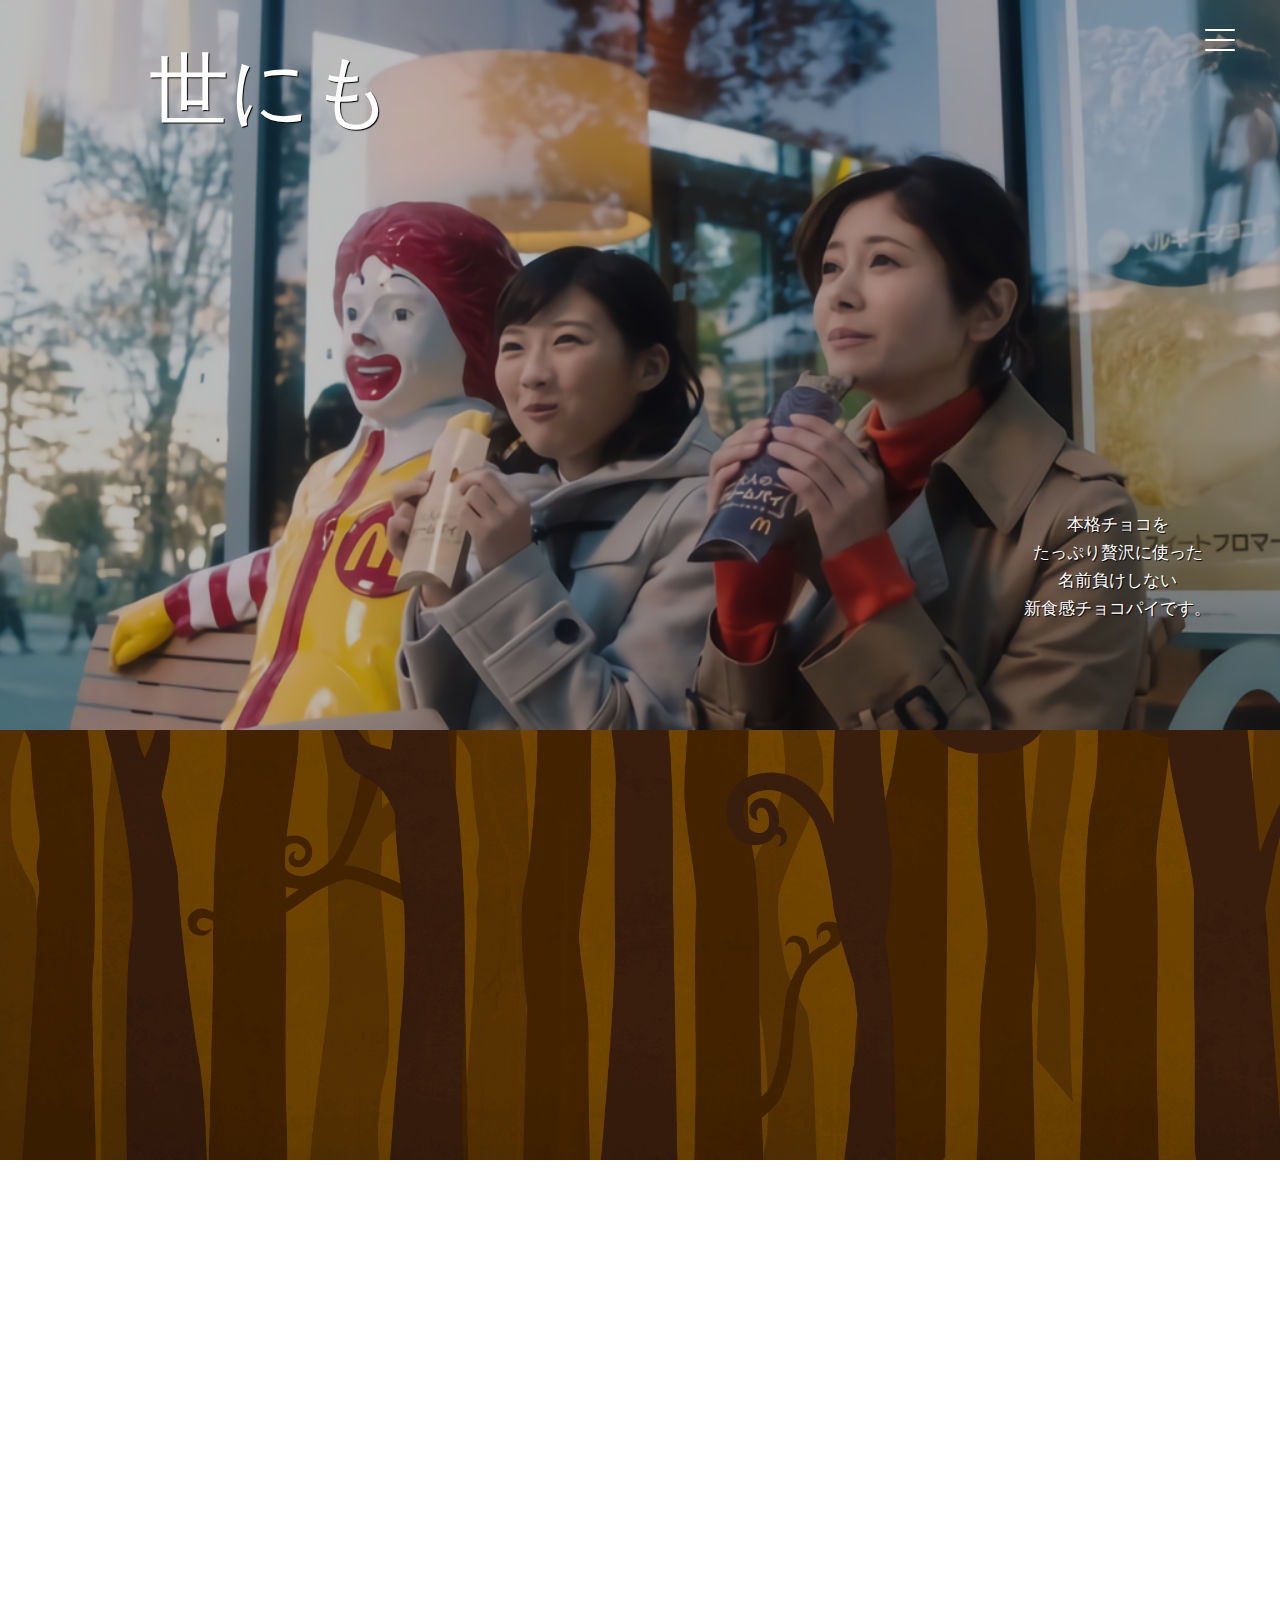
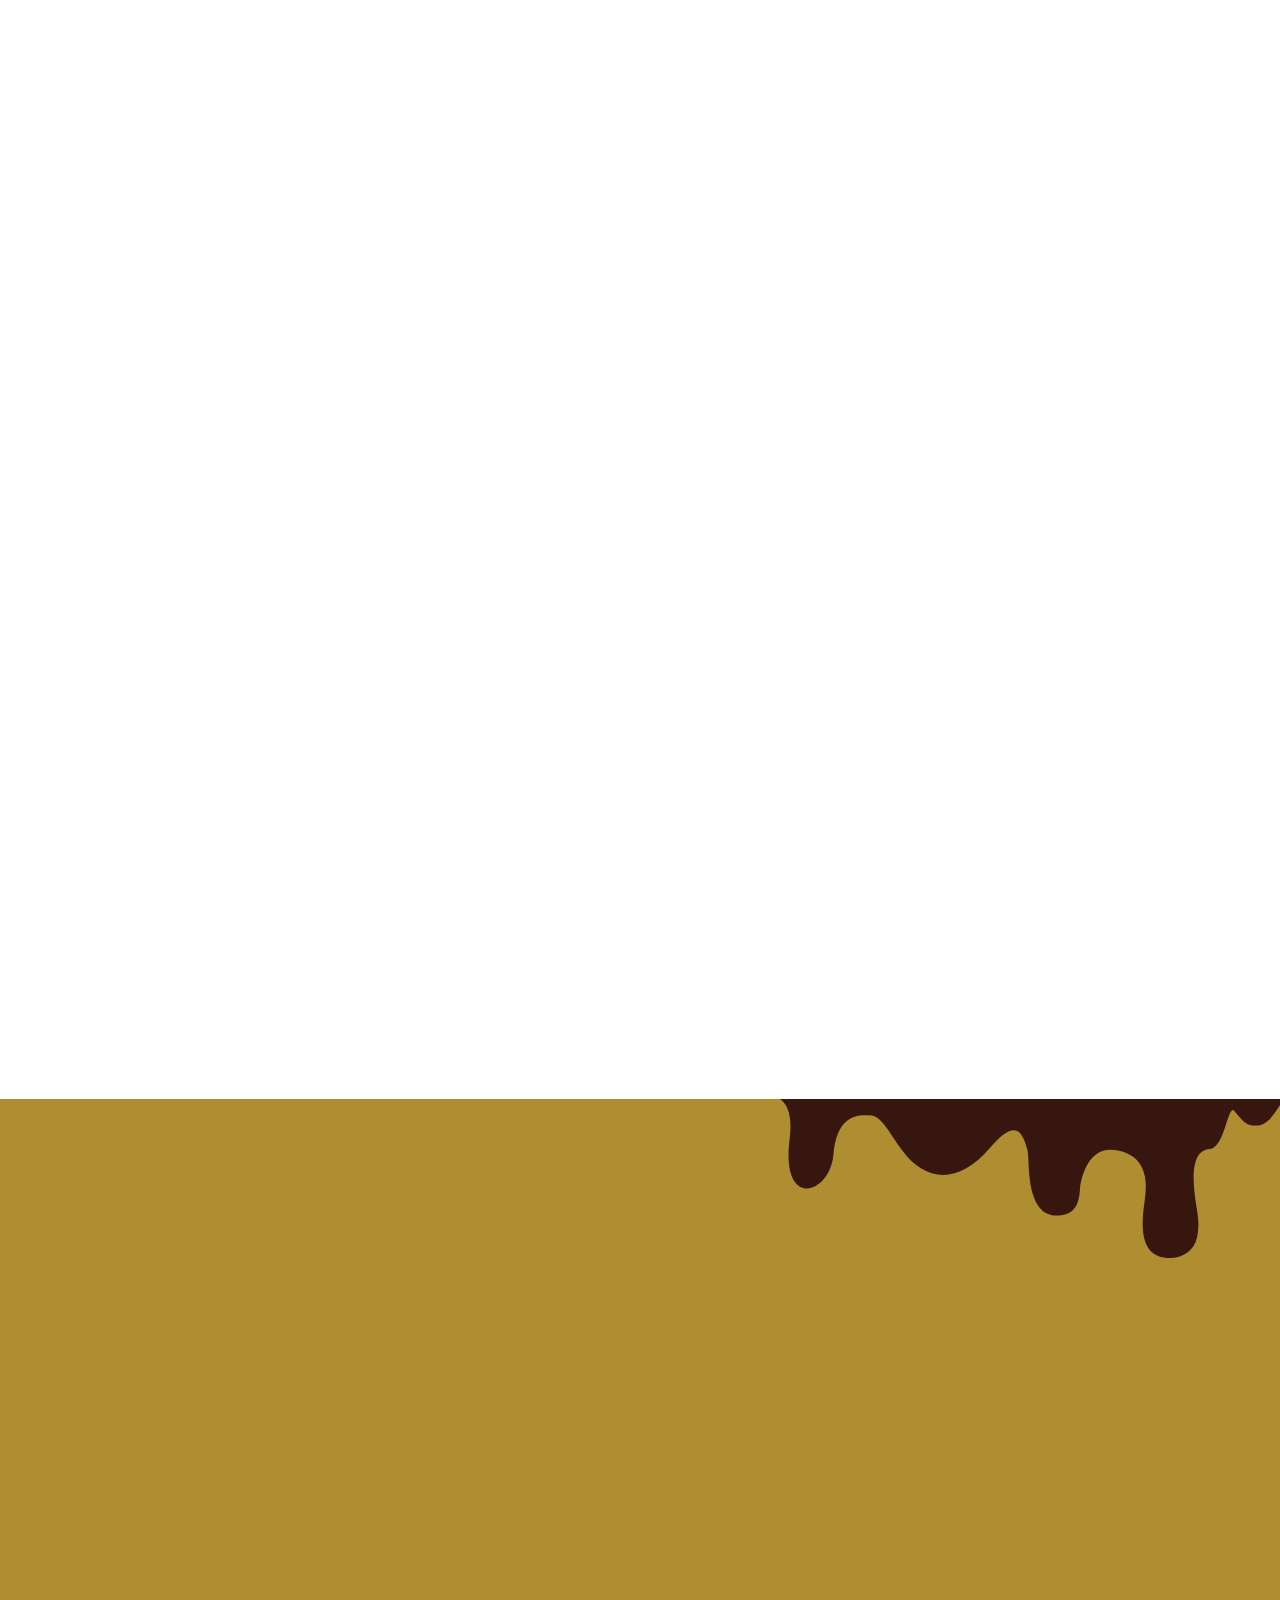
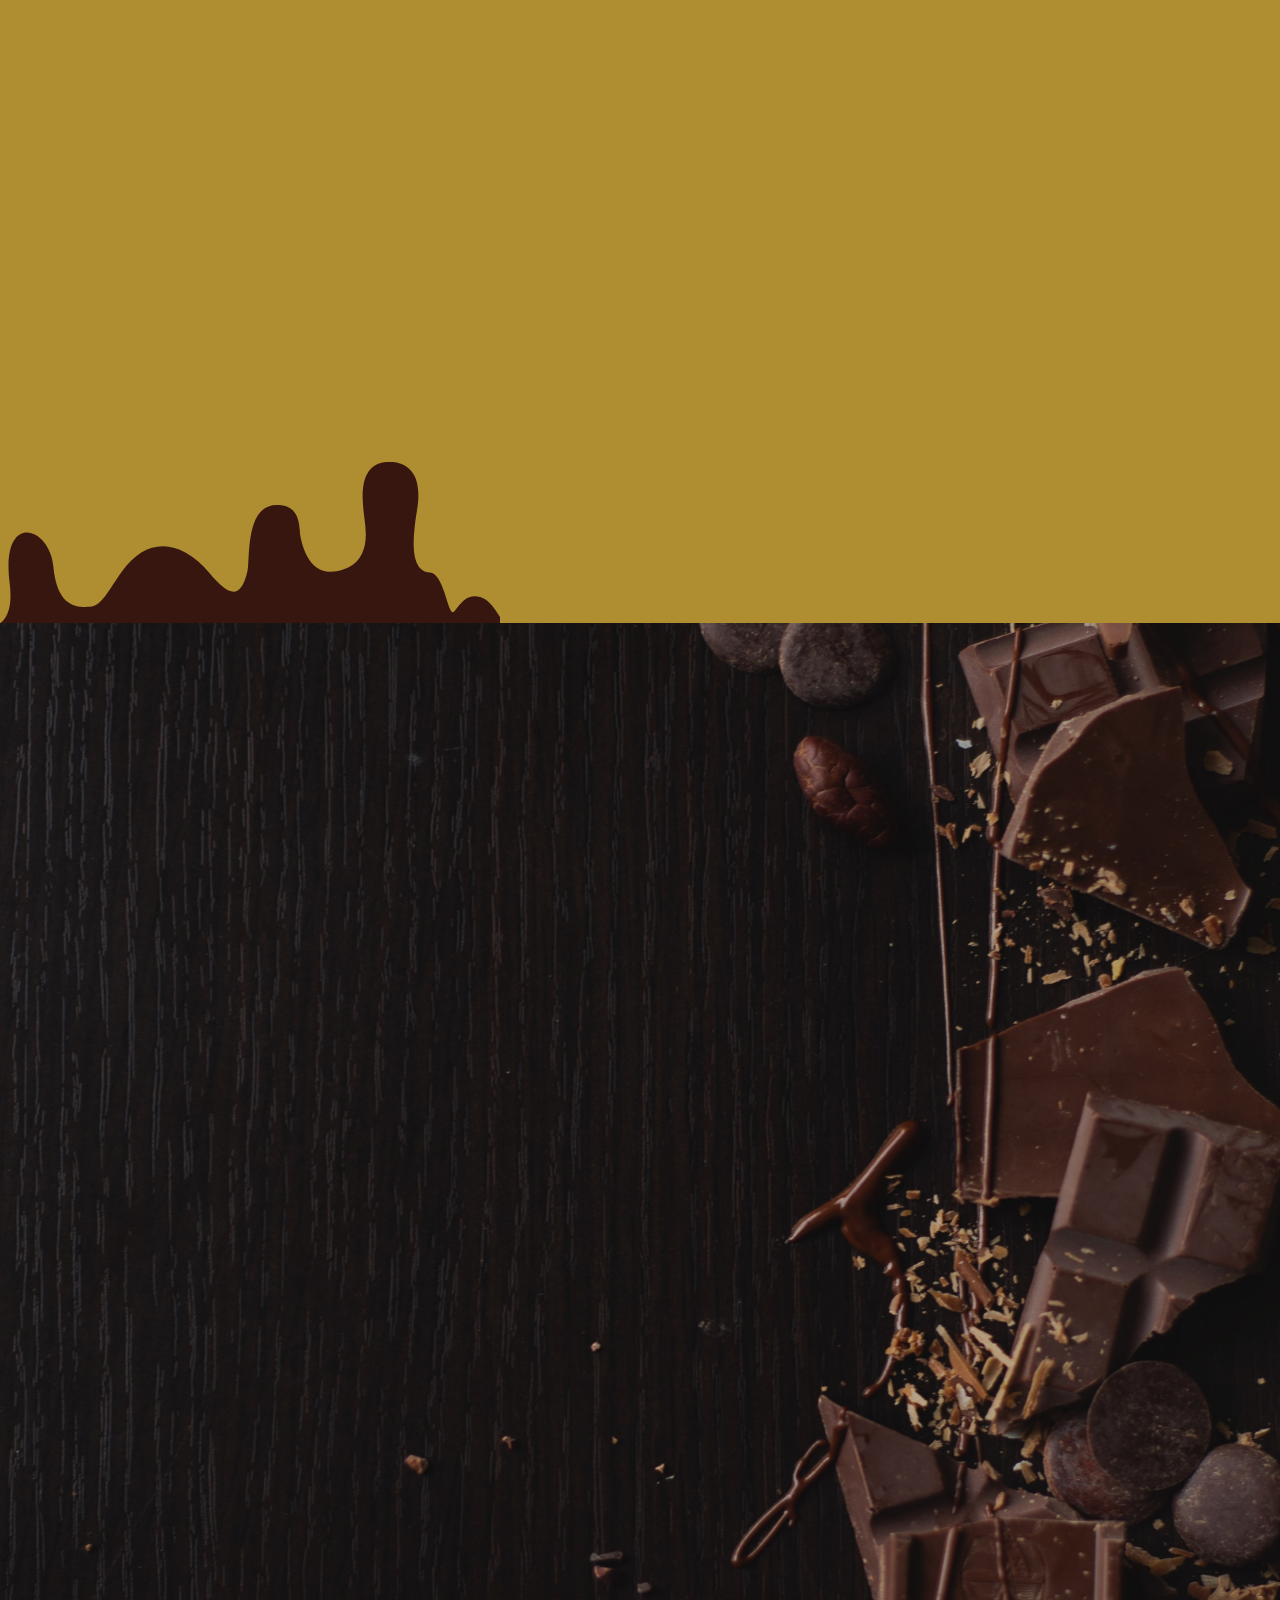
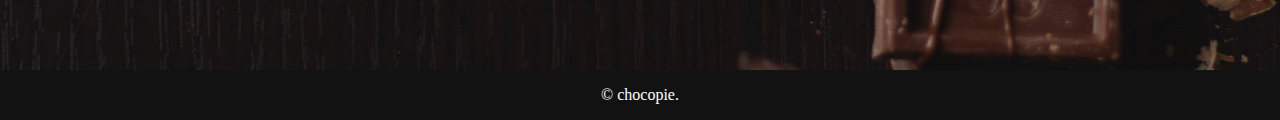
==== commit c47fcb4e: "コミット" ====
--- a/index.html
+++ b/index.html
@@ -69,7 +69,9 @@
             </div>
         </section>
         <div class="lineup" id="line-up">
-            <div class="lineup-img"></div>
+            <div class="lineup-img">
+                <img src="./assets/img/choco_bg_lineup.svg" alt="">
+            </div>
             <div class="lineup-top">
                 <h2 class="lineup-title js-fadein">LINE UP</h2>
                 <p class="lineup-sub js-fadein">世にも美味しいシリーズの紹介</p>
@@ -136,7 +138,9 @@
             <div class="slider-btn js-fadein">
                 <a href="https://www.mcdonalds.co.jp/" target="_blank" class="btn-buy">購入できるお店はこちら</a>
             </div>
-            <div class="reverse-img"></div>
+            <div class="reverse-img">
+                <img src="./assets/img/choco_bg_lineup.svg" alt="">
+            </div>
         </div>
 
 
@@ -196,9 +200,7 @@
 
     </body>
     <footer>
-
         <p>&copy; chocopie.</p>
-
     </footer>
     <script src="https://code.jquery.com/jquery-3.6.0.min.js"></script>
     <script src="./assets/js/jquery.bgswitcher.js"></script>
--- a/assets/css/style.css
+++ b/assets/css/style.css
@@ -233,7 +233,9 @@
 }
 
 #navi .nav-menu li a:hover {
-  color: lightblue;
+  color: #528496;
+  -webkit-transform: scale(1.2);
+  transform: scale(1.2);
 }
 
 .toggle_btn {
@@ -377,44 +379,18 @@
       -ms-flex-direction: column;
           flex-direction: column;
   font-family: 'ヒラギノ明朝 ProN','Hiragino Mincho ProN', sans-serif;
+}
+
+.lineup .lineup-img {
   position: relative;
 }
 
-.lineup .lineup-img {
-  position: absolute;
-  width: 100%;
-  height: 100%;
-  background-image: url("../img/choco_bg_lineup.svg");
-  background-repeat: no-repeat;
-  background-position: right top;
-  background-position-x: right;
-  background-position-y: top;
-  background-size: auto;
-  top: 0;
-}
-
-@media screen and (min-width: 1024px) and (max-width: 1240px) {
-  .lineup .lineup-img {
-    background-size: 40%;
-  }
-}
-
-@media screen and (min-width: 768px) and (max-width: 1023px) {
-  .lineup .lineup-img {
-    background-size: 40%;
-  }
-}
-
-@media screen and (min-width: 501px) and (max-width: 767px) {
-  .lineup .lineup-img {
-    background-size: 50%;
-  }
-}
-
-@media screen and (max-width: 500px) {
-  .lineup .lineup-img {
-    background-size: 60%;
-  }
+.lineup .lineup-img img {
+  width: 70%;
+  margin-left: auto;
+  display: block;
+  min-width: 150px;
+  max-width: 500px;
 }
 
 .lineup .lineup-top {
@@ -660,7 +636,7 @@
 
 .lineup .slider-btn {
   max-width: 300px;
-  margin: 10% auto;
+  margin: 10% auto 7% auto;
 }
 
 @media screen and (min-width: 768px) and (max-width: 1023px) {
@@ -752,44 +728,17 @@
 }
 
 .lineup .reverse-img {
-  position: absolute;
-  bottom: 0;
-  left: 0%;
-  background-image: url("../img/choco_bg_lineup.svg");
-  -webkit-transform: scaleY(-1);
-          transform: scaleY(-1);
-  background-repeat: no-repeat;
-  background-position: left top;
-  background-position-x: left;
-  background-position-y: top;
-  background-size: auto;
-  height: 100%;
-  width: 100%;
-  z-index: 0;
-}
-
-@media screen and (min-width: 1024px) and (max-width: 1240px) {
-  .lineup .reverse-img {
-    background-size: 40%;
-  }
-}
-
-@media screen and (min-width: 768px) and (max-width: 1023px) {
-  .lineup .reverse-img {
-    background-size: 40%;
-  }
-}
-
-@media screen and (min-width: 501px) and (max-width: 767px) {
-  .lineup .reverse-img {
-    background-size: 50%;
-  }
-}
-
-@media screen and (max-width: 500px) {
-  .lineup .reverse-img {
-    background-size: 60%;
-  }
+  position: relative;
+  -webkit-transform: scaleY(-1.01);
+          transform: scaleY(-1.01);
+}
+
+.lineup .reverse-img img {
+  width: 70%;
+  margin-right: auto;
+  display: block;
+  min-width: 150px;
+  max-width: 500px;
 }
 
 @-webkit-keyframes fadeInUp {
@@ -1006,7 +955,7 @@
 }
 
 .recipe {
-  background-image: url("../img/chocorecipe.jpeg");
+  background-image: url("../img/chocoback.jpg");
   background-repeat: no-repeat;
   background-position: center;
   background-size: cover;
@@ -1122,7 +1071,7 @@
       -ms-flex-align: center;
           align-items: center;
   height: 50px;
-  background-color: black;
+  background-color: #121212;
   color: white;
 }
 
@@ -1138,6 +1087,12 @@
   background-repeat: no-repeat;
   background-size: cover;
   font-family: 'ヒラギノ明朝 ProN','Hiragino Mincho ProN', sans-serif;
+}
+
+@media screen and (max-width: 500px) {
+  .link {
+    height: 100vh;
+  }
 }
 
 .link .link-box {
@@ -1165,6 +1120,12 @@
   }
 }
 
+@media screen and (max-width: 500px) {
+  .link .link-box {
+    padding: 30% 0 10% 0;
+  }
+}
+
 .link .link-box .link-img {
   width: 45%;
   margin: 0 auto;
@@ -1349,6 +1310,12 @@
   max-width: 300px;
   margin: 5% auto 0 auto;
   padding-bottom: 5%;
+}
+
+@media screen and (max-width: 500px) {
+  .link .slider-btn2 {
+    max-width: 230px;
+  }
 }
 
 .link .slider-btn2 .btn-buy2 {
@@ -1379,6 +1346,13 @@
           transition-duration: 0.5s;
 }
 
+@media screen and (max-width: 500px) {
+  .link .slider-btn2 .btn-buy2 {
+    height: 40px;
+    font-size: 12px;
+  }
+}
+
 .link .slider-btn2 .btn-buy2::before {
   content: '';
   width: 8px;
@@ -1394,6 +1368,14 @@
   margin-top: -6px;
 }
 
+@media screen and (max-width: 500px) {
+  .link .slider-btn2 .btn-buy2::before {
+    width: 6px;
+    height: 6px;
+    top: 55%;
+  }
+}
+
 .link .slider-btn2 .btn-buy2:hover {
   background-color: #AF8D31;
   color: #36160F;
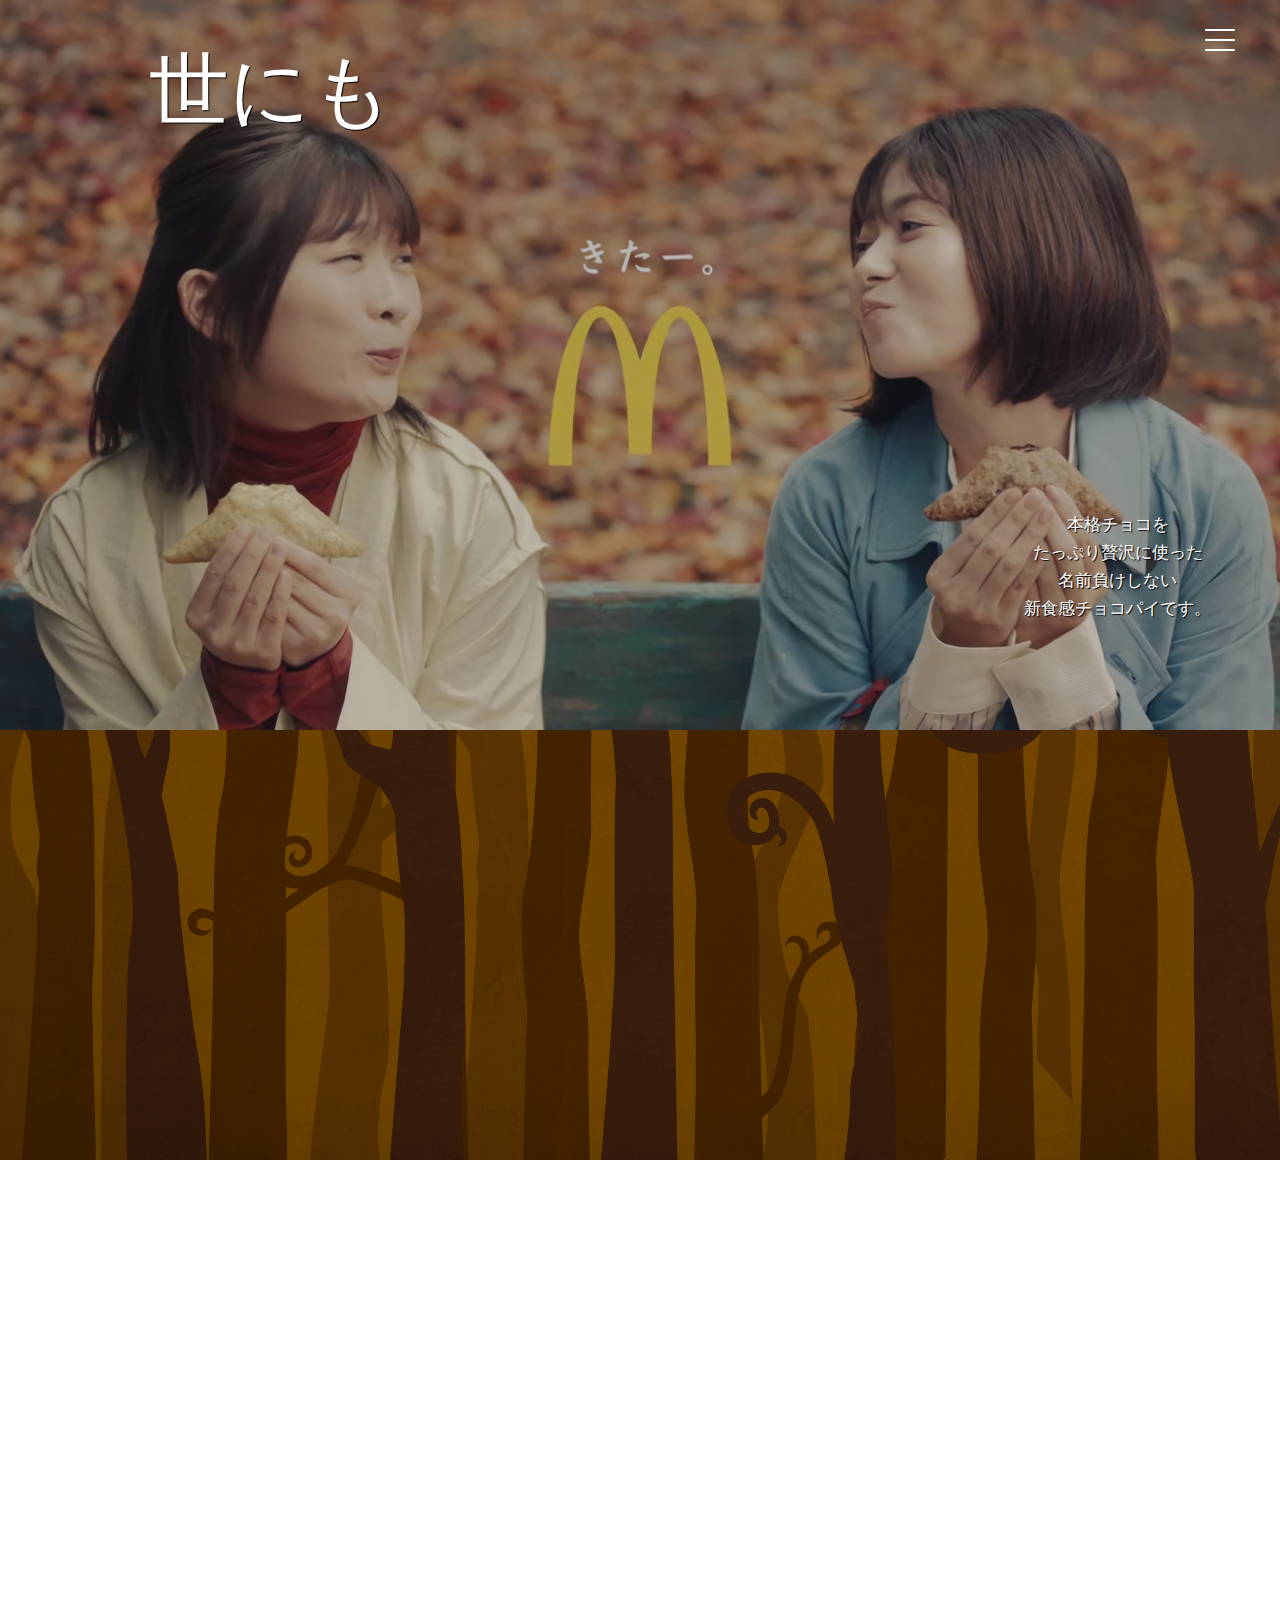
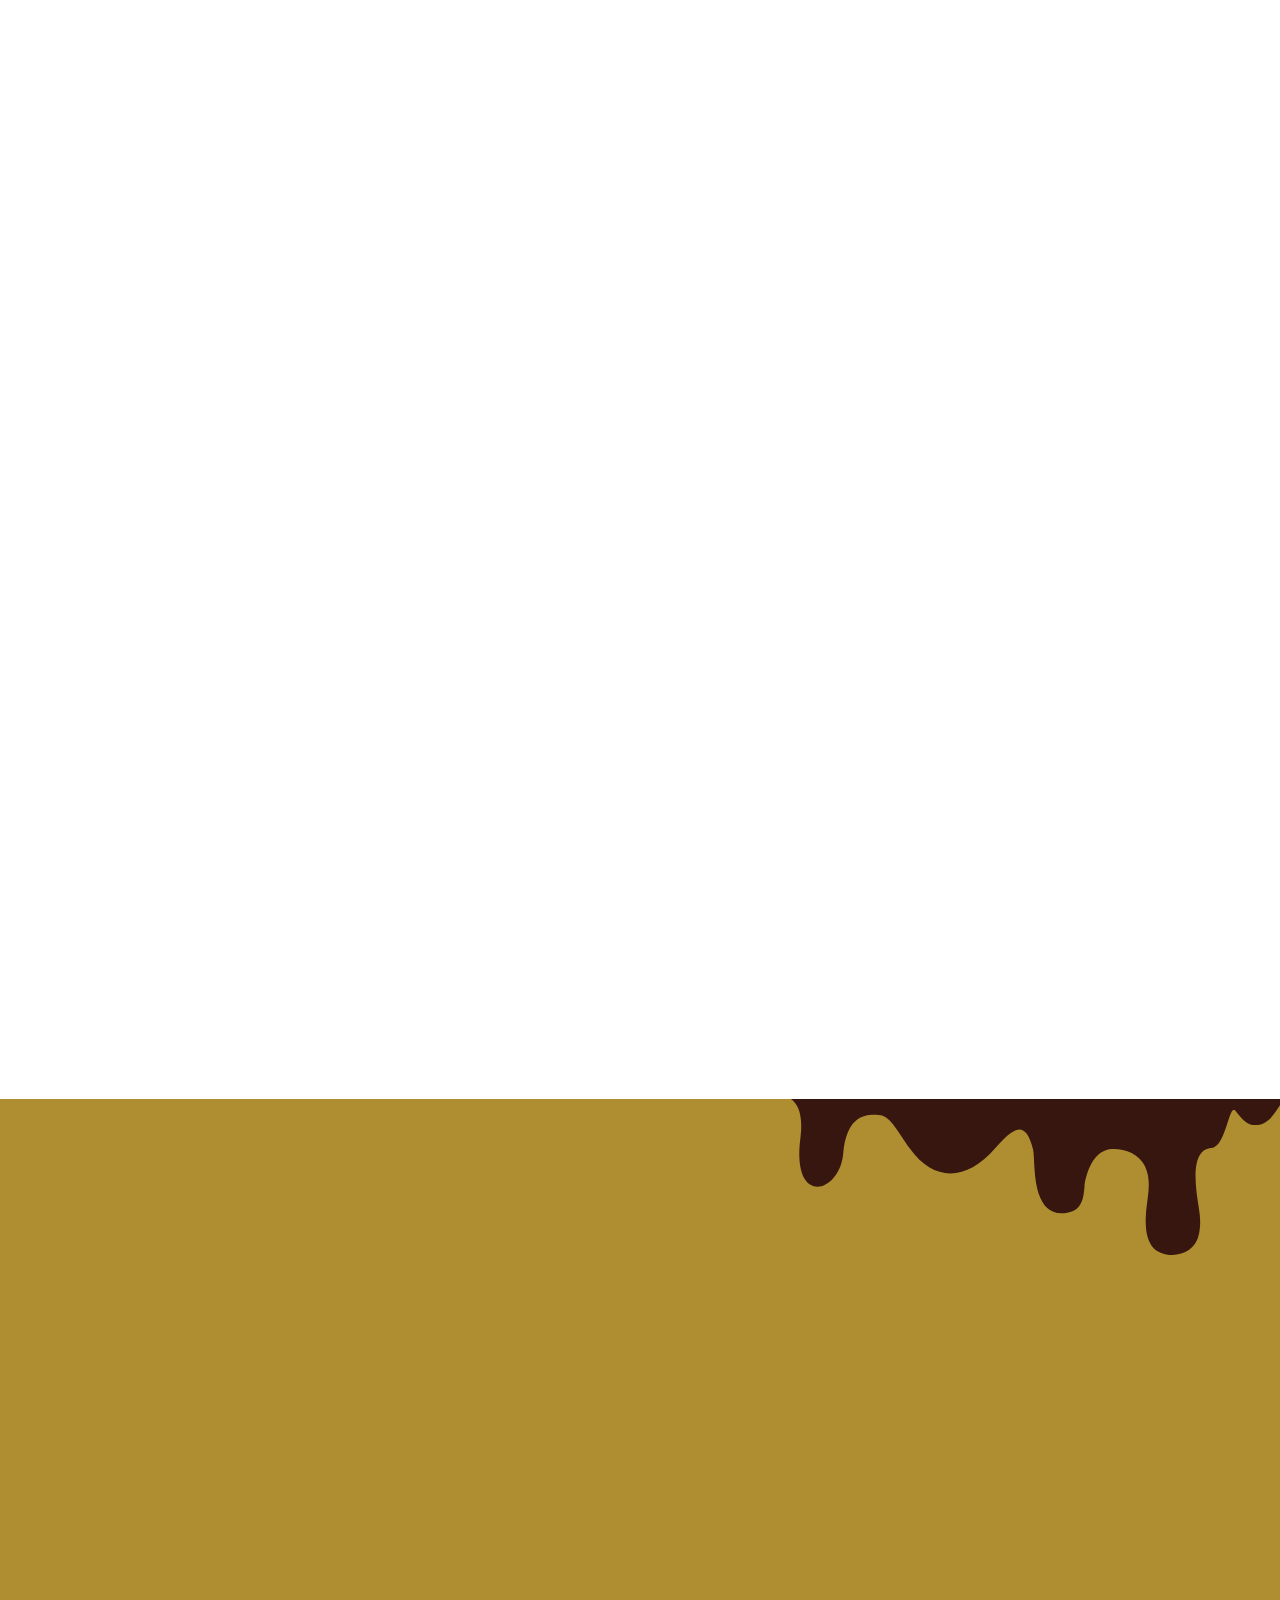
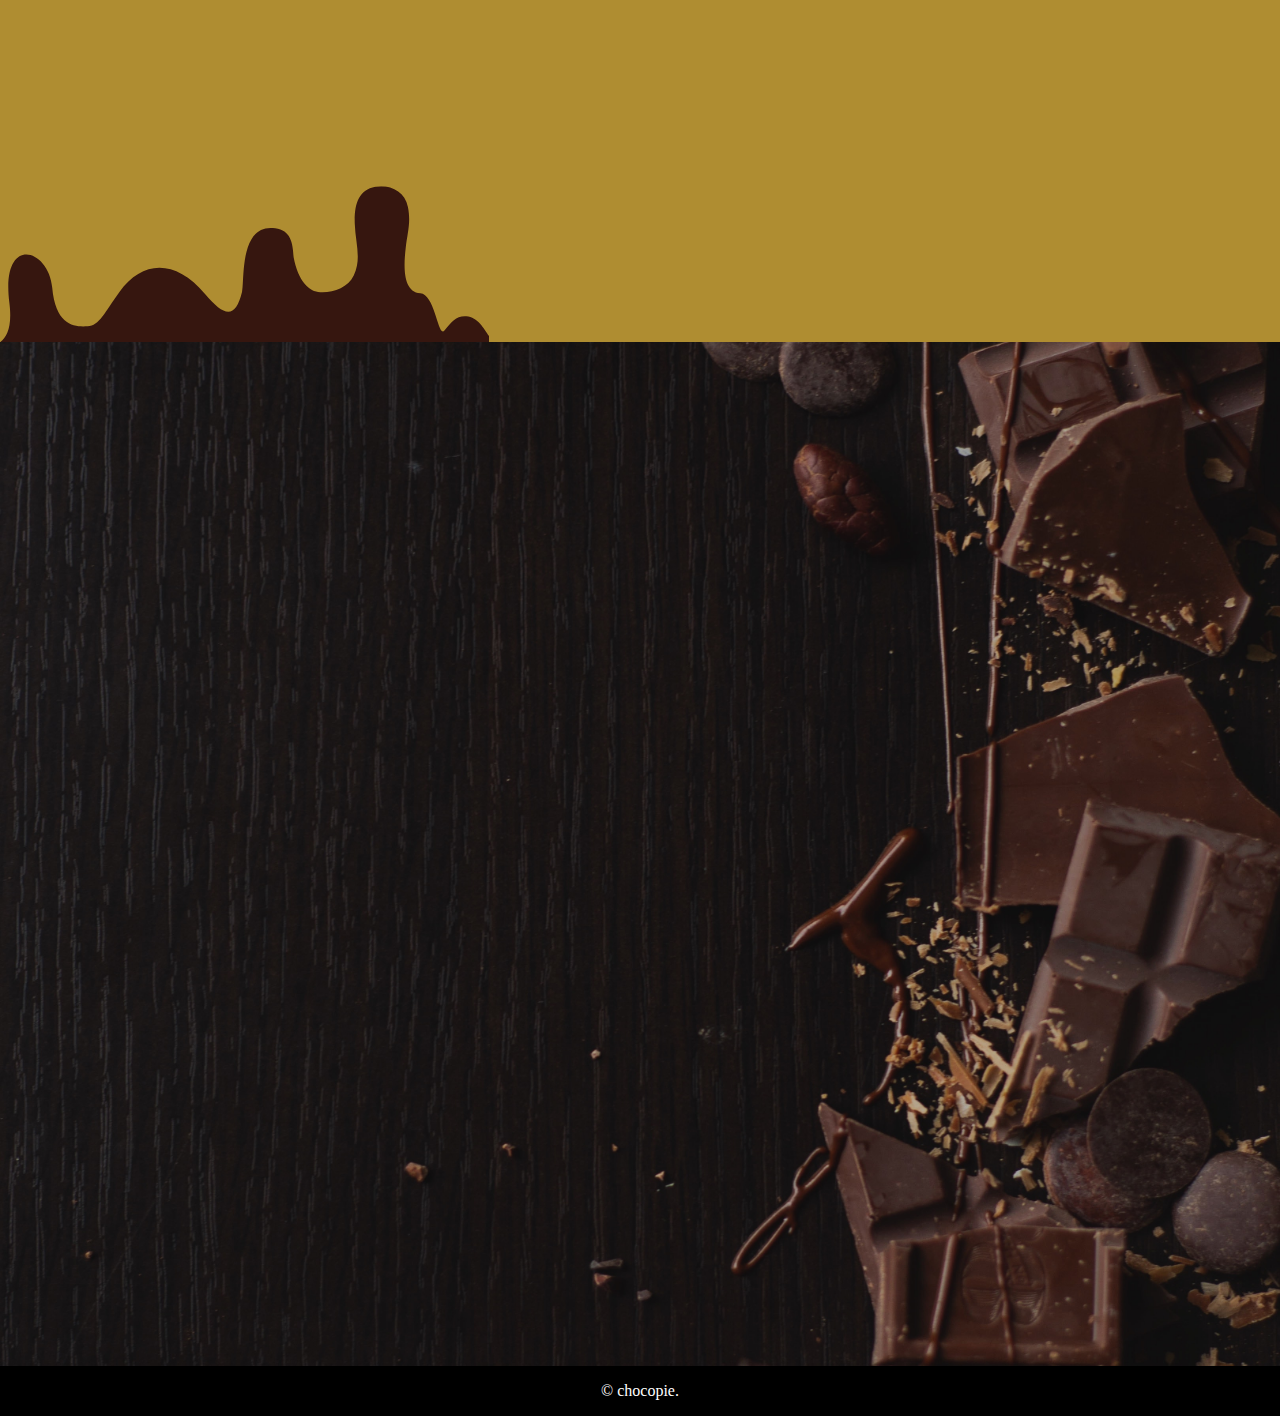
==== commit 533f96a0: "レスポンシブ" ====
--- a/index.html
+++ b/index.html
@@ -38,169 +38,164 @@
         </div>
     </header>
 
-    <body>
-        <section class="product" id="about">
-            <h3 class="js-fadein">名前負けしていない、<br>それほどにおいしい。</h3>
-            <div class="chocopie">
-                <img src="./assets/img/chocopie_choco.png" alt="chocopie_choco" class="chocopie_img1 js-fadein">
-                <img src="./assets/img/fukidashi1.png" alt="fukidashi1" class="fukidashi1 js-fadein">
-                <img src="./assets/img/eatme.svg" alt="eatme" class="eatme">
-                <div class="chocopie_text1 js-fadein">
-                    <p>パイ生地を何層にも重ねることで<br>生まれたサクサクした食感</p>
-                </div>
-            </div>
-
-            <div class="chocopie">
-                <img src="./assets/img/choco_cream.png" alt="choco_cream" class="chocopie_img2 js-fadein">
-                <img src="./assets/img/fukidashi2.png" alt="fukidashi2" class="fukidashi2 js-fadein">
-                <img src="./assets/img/good.png" alt="good" class="good">
-                <div class="chocopie_text2 js-fadein">
-                    <p>とろ～りあたたかい<br>クリームのハーモニーが魅力</p>
-                </div>
-            </div>
-
-            <div class="chocopie chocopie3">
-                <img src="./assets/img/image-removebg-preview.png" alt="choco_oleo" class="chocopie_img3 js-fadein">
-                <img src="./assets/img/fukidashi1.png" alt="fukidashi3" class="fukidashi1 js-fadein">
-                <img src="./assets/img/soyummy.png" alt="soyummy" class="soyummy">
-                <div class="chocopie_text1 js-fadein">
-                    <p>クッキー30％増量！<br>ザクザク感アップ！</p>
-                </div>
-            </div>
-        </section>
-        <div class="lineup" id="line-up">
-            <div class="lineup-img">
-                <img src="./assets/img/choco_bg_lineup.svg" alt="">
-            </div>
-            <div class="lineup-top">
-                <h2 class="lineup-title js-fadein">LINE UP</h2>
-                <p class="lineup-sub js-fadein">世にも美味しいシリーズの紹介</p>
-            </div>
-            <div class="slider">
-                <div class="slider-item">
-                    <div class="item-img js-fadein">
-                        <a href="./link.html" target="_blank"><img src="./assets/img/chocopie_choco.png" alt=""
-                                class="shake"></a>
-                    </div>
-                    <div class="item-text1 js-fadein">
-                        <p class="text1-text">
-                            世にもおいしい<br>
-                            三角チョコパイ 黒
-                        </p>
-                    </div>
-                    <div class="item-text2 js-fadein">
-                        <p class="text2-text">
-                            パイ生地を何層にも重ねることで生まれる<br>
-                            サクサクした食感の三角パイに<br>
-                            あたたかいチョコクリームのハーモニーが魅力。
-                        </p>
-                    </div>
-                </div>
-                <div class="slider-item">
-                    <div class="item-img js-fadein">
-                        <a href="./link2.html" target="_blank"><img src="./assets/img/choco_cream.png" alt=""
-                                class="shake"></a>
-                    </div>
-                    <div class="item-text1 js-fadein">
-                        <p class="text1-text">
-                            世にもおいしい<br>
-                            よくばりカスタード
-                        </p>
-                    </div>
-                    <div class="item-text2 js-fadein">
-                        <p class="text2-text">
-                            バニラビーンズが入った黄色いたまごカスタードと<br>
-                            白いミルクカスタードの2種類を使用した<br>
-                            濃厚なカスタードクリームの甘み溢れる一品です。
-                        </p>
-                    </div>
-                </div>
-                <div class="slider-item">
-                    <div class="item-img js-fadein">
-                        <a href="./link3.html" target="_blank"><img src="./assets/img/image-removebg-preview.png" alt=""
-                                class="shake"></a>
-                    </div>
-                    <div class="item-text1 js-fadein">
-                        <p class="text1-text">
-                            世にもおいしい<br>
-                            クッキー&クリーム
-                        </p>
-                    </div>
-                    <div class="item-text2 js-fadein">
-                        <p class="text2-text">
-                            クッキーが入ったとろ〜りバニラクリームと<br>
-                            サクサクした食感の味わいが楽しめる<br>
-                            “さくとろ～り!”な食感の新作です。
-                        </p>
-                    </div>
-                </div>
-            </div>
-            <div class="slider-btn js-fadein">
-                <a href="https://www.mcdonalds.co.jp/" target="_blank" class="btn-buy">購入できるお店はこちら</a>
-            </div>
-            <div class="reverse-img">
-                <img src="./assets/img/choco_bg_lineup.svg" alt="">
-            </div>
-        </div>
-
-
-        <!-- <section class="recipe" id="rerecipe">
+    <section class="product" id="about">
+        <h3 class="js-fadein">名前負けしていない、<br>それほどにおいしい。</h3>
+        <div class="chocopie">
+            <img src="./assets/img/chocopie_choco.png" alt="chocopie_choco" class="chocopie_img1 js-fadein">
+            <img src="./assets/img/fukidashi1.png" alt="fukidashi1" class="fukidashi1 js-fadein">
+            <img src="./assets/img/eatme.svg" alt="eatme" class="eatme">
+            <div class="chocopie_text1 js-fadein">
+                <p>パイ生地を何層にも重ねることで<br>生まれたサクサクした食感</p>
+            </div>
+        </div>
+
+        <div class="chocopie">
+            <img src="./assets/img/choco_cream.png" alt="choco_cream" class="chocopie_img2 js-fadein">
+            <img src="./assets/img/fukidashi2.png" alt="fukidashi2" class="fukidashi2 js-fadein">
+            <img src="./assets/img/good.png" alt="good" class="good">
+            <div class="chocopie_text2 js-fadein">
+                <p>とろ～りあたたかい<br>クリームのハーモニーが魅力</p>
+            </div>
+        </div>
+
+        <div class="chocopie chocopie3">
+            <img src="./assets/img/image-removebg-preview.png" alt="choco_oleo" class="chocopie_img3 js-fadein">
+            <img src="./assets/img/fukidashi1.png" alt="fukidashi3" class="fukidashi1 js-fadein">
+            <img src="./assets/img/soyummy.png" alt="soyummy" class="soyummy">
+            <div class="chocopie_text1 js-fadein">
+                <p>クッキー30％増量！<br>ザクザク感アップ！</p>
+            </div>
+        </div>
+    </section>
+    <div class="lineup" id="line-up">
+        <div class="lineup-img"></div>
+        <div class="lineup-top">
+            <h2 class="lineup-title js-fadein">LINE UP</h2>
+            <p class="lineup-sub js-fadein">世にも美味しいシリーズの紹介</p>
+        </div>
+        <div class="slider">
+            <div class="slider-item">
+                <div class="item-img js-fadein">
+                    <a href="./link.html" target="_blank"><img src="./assets/img/chocopie_choco.png" alt=""
+                            class="shake"></a>
+                </div>
+                <div class="item-text1 js-fadein">
+                    <p class="text1-text">
+                        世にもおいしい<br>
+                        三角チョコパイ 黒
+                    </p>
+                </div>
+                <div class="item-text2 js-fadein">
+                    <p class="text2-text">
+                        パイ生地を何層にも重ねることで生まれる<br>
+                        サクサクした食感の三角パイに<br>
+                        あたたかいチョコクリームのハーモニーが魅力。
+                    </p>
+                </div>
+            </div>
+            <div class="slider-item">
+                <div class="item-img js-fadein">
+                    <a href="./link2.html" target="_blank"><img src="./assets/img/choco_cream.png" alt=""
+                            class="shake"></a>
+                </div>
+                <div class="item-text1 js-fadein">
+                    <p class="text1-text">
+                        世にもおいしい<br>
+                        よくばりカスタード
+                    </p>
+                </div>
+                <div class="item-text2 js-fadein">
+                    <p class="text2-text">
+                        バニラビーンズが入った黄色いたまごカスタードと<br>
+                        白いミルクカスタードの2種類を使用した<br>
+                        濃厚なカスタードクリームの甘み溢れる一品です。
+                    </p>
+                </div>
+            </div>
+            <div class="slider-item">
+                <div class="item-img js-fadein">
+                    <a href="./link3.html" target="_blank"><img src="./assets/img/image-removebg-preview.png" alt=""
+                            class="shake"></a>
+                </div>
+                <div class="item-text1 js-fadein">
+                    <p class="text1-text">
+                        世にもおいしい<br>
+                        クッキー&クリーム
+                    </p>
+                </div>
+                <div class="item-text2 js-fadein">
+                    <p class="text2-text">
+                        クッキーが入ったとろ〜りバニラクリームと<br>
+                        サクサクした食感の味わいが楽しめる<br>
+                        “さくとろ～り!”な食感の新作です。
+                    </p>
+                </div>
+            </div>
+        </div>
+        <div class="slider-btn js-fadein">
+            <a href="https://www.mcdonalds.co.jp/" target="_blank" class="btn-buy">購入できるお店はこちら</a>
+        </div>
+        <div class="reverse-img"></div>
+    </div>
+
+
+    <!-- <section class="recipe" id="rerecipe">
             <h1>RECIPE</h1>
             <h2>世にもおいしいレシピ</h2> -->
 
-        <section class="recipe">
-            <h1 class="js-fadein">arrange</h1>
-            <h2 class="js-fadein">世にもおいしいアレンジ</h2>
-            <div class="chocopie_ice">
-                <div class="chocopie_left">
-                    <h3 class="js-fadein">あったか×ひんやり＝禁断の組み合わせ</h3>
-                    <div class="chocopie_ice_img js-fadein">
-                        <img src="./assets/img/choco_recipe.jpeg" alt="choco_recipe">
-                        <p>×</p>
-                        <img src="./assets/img/mctwist.jpeg" alt="mctwist">
-                    </div>
-                </div>
-                <div class="chocopie_right">
-                    <p class="chocopie_ice_text js-fadein">「ソフトツイスト(税込100円)」と混ぜて食べるアレンジが美味しいと噂なんです。
-                        チョコパイ×ソフトクリームなんて、甘いもの好きとしてはチャレンジせずにはいられません！
-                        三角チョコパイと混ぜる為、店頭でソフトツイストを「カップでお願いします」とオーダーしましょう。
-                        三角チョコパイをひと口大にちぎって、ソフトツイストに入れていきます♪
-                        スプーンで三角チョコパイをこれでもか～と混ぜていきます。
-                        パイのザクザク感や、中身のチョコクリームのいい匂いが伝わってきて、早く食べたい！と混ぜる手にも気合が入ります（笑）
-                        ほどよく混ざったら、三角チョコパイ×ソフトツイストアレンジの完成です！
-                        気になるお味ですが、これは想像の上をいく美味しさでした。パイのサクサク食感とアイスが相性抜群！
-                        混ぜた直後は、三角チョコパイがまだ温かいのですが、食べているうちに中のチョコクリームがアイスで冷やされて固まり、また違った食感に変化！
-                        ここまでボリューミーに楽しめるアレンジスイーツが、お値段合計230円とは衝撃のプライスです♪
-                    </p>
-                </div>
-            </div>
-            <div class="chocopie_ice change">
-                <div class="chocopie_left">
-                    <h3 class="js-fadein">アイス三角チョコパイ</h3>
-                    <div class="chocopie_ice_img js-fadein">
-                        <img src="./assets/img/choco_recipe.jpeg" alt="choco_recipe">
-                    </div>
-                </div>
-                <div class="chocopie_right">
-                    <p class="chocopie_ice_text js-fadein">
-                        2つ目は、三角チョコパイを丸ごと冷凍して「生チョコアイス」にするアレンジです。
-                        このアレンジはSNSでも見かけることが多く、気になっていたので楽しみ！
-                        三角チョコパイを冷凍室に入れ、一晩寝かせてください。
-                        少し溶けてきたら食べごろ包丁でカットすることが出来ます！
-                        中のチョコクリームが完全に冷え固まっており、ギュッと凝縮された印象です。
-                        サクサクのパイ部分も冷凍されたことにより、サクサクというよりはミルフィーユのよう♡
-                        少しだけ溶けてきたタイミングを見計らって食べてみます!
-                        食べる前はチョコクリームが硬すぎるかな？と想像していましたがそんなことはなく、噂通り"生チョコアイス"のよう♡
-                        クリームの中のアーモンドの食感もしっかりと感じられる、冬の贅沢アイスでした。
-                    </p>
-                </div>
-        </section>
-
-
-
-    </body>
+    <section class="recipe">
+        <h1 class="js-fadein">arrange</h1>
+        <h2 class="js-fadein">世にもおいしいアレンジ</h2>
+        <div class="chocopie_ice">
+            <div class="chocopie_left">
+                <h3 class="js-fadein">あったか×ひんやり＝禁断の組み合わせ</h3>
+                <div class="chocopie_ice_img js-fadein">
+                    <img src="./assets/img/choco_recipe.jpeg" alt="choco_recipe">
+                    <p>×</p>
+                    <img src="./assets/img/mctwist.jpeg" alt="mctwist">
+                </div>
+            </div>
+            <div class="chocopie_right">
+                <p class="chocopie_ice_text js-fadein">
+                    甘いもの好きとしてはチャレンジせずにはいられないチョコパイ×ソフトクリーム！<br>
+                    店頭でソフトツイストを「カップでお願いします」とオーダーしましょう。<br>
+                    三角チョコパイをひと口大にちぎって、ソフトツイストに入れていきます♪<br>
+                    スプーンで三角チョコパイをこれでもか～と混ぜます。<br>
+                    パイのザクザク感や、中身のチョコクリームのいい匂いが最高！<br>
+                    ほどよく混ざったら、三角チョコパイ×ソフトツイストアレンジの完成です！<br>
+                    混ぜた直後は、三角チョコパイはまだ温かいが、食べているうちに中のチョコクリームがアイスで冷やされて固まり、また違った食感に変化！
+                </p>
+            </div>
+        </div>
+        <div class="chocopie_ice change">
+            <div class="chocopie_left">
+                <h3 class="js-fadein">アイス三角チョコパイ</h3>
+                <div class="chocopie_ice_img js-fadein">
+                    <img src="./assets/img/frozonchocopie.jpeg" alt="choco_recipe">
+                </div>
+            </div>
+        
+            <div class="chocopie_right">
+                <p class="chocopie_ice_text js-fadein">
+                三角チョコパイを丸ごと冷凍し、「生チョコアイス」にするアレンジ！<br>
+                三角チョコパイを冷凍室に入れ、一晩寝かせてください。<br>
+                少し溶けてきたら食べごろ。<br>
+                中のチョコクリームが完全に冷え固まっており、ギュッと凝縮された印象です。<br>
+                サクサクのパイ部分も冷凍され、まるでミルフィーユのよう♡<br>
+                少しだけ溶けてきたタイミングを見計らって食べてみましょう。<br>
+                噂通り"生チョコアイス"のような、冬の贅沢アイスです！
+             </p>
+            </div>
+        </div>
+    </section>
+
+
+
+
     <footer>
+
         <p>&copy; chocopie.</p>
+
     </footer>
     <script src="https://code.jquery.com/jquery-3.6.0.min.js"></script>
     <script src="./assets/js/jquery.bgswitcher.js"></script>
--- a/assets/css/style.css
+++ b/assets/css/style.css
@@ -233,9 +233,7 @@
 }
 
 #navi .nav-menu li a:hover {
-  color: #528496;
-  -webkit-transform: scale(1.2);
-  transform: scale(1.2);
+  color: lightblue;
 }
 
 .toggle_btn {
@@ -379,18 +377,44 @@
       -ms-flex-direction: column;
           flex-direction: column;
   font-family: 'ヒラギノ明朝 ProN','Hiragino Mincho ProN', sans-serif;
+  position: relative;
 }
 
 .lineup .lineup-img {
-  position: relative;
-}
-
-.lineup .lineup-img img {
-  width: 70%;
-  margin-left: auto;
-  display: block;
-  min-width: 150px;
-  max-width: 500px;
+  position: absolute;
+  width: 100%;
+  height: 100%;
+  background-image: url("../img/choco_bg_lineup.svg");
+  background-repeat: no-repeat;
+  background-position: right top;
+  background-position-x: right;
+  background-position-y: top;
+  background-size: auto;
+  top: 0;
+}
+
+@media screen and (min-width: 1024px) and (max-width: 1240px) {
+  .lineup .lineup-img {
+    background-size: 40%;
+  }
+}
+
+@media screen and (min-width: 768px) and (max-width: 1023px) {
+  .lineup .lineup-img {
+    background-size: 40%;
+  }
+}
+
+@media screen and (min-width: 501px) and (max-width: 767px) {
+  .lineup .lineup-img {
+    background-size: 50%;
+  }
+}
+
+@media screen and (max-width: 500px) {
+  .lineup .lineup-img {
+    background-size: 60%;
+  }
 }
 
 .lineup .lineup-top {
@@ -636,7 +660,7 @@
 
 .lineup .slider-btn {
   max-width: 300px;
-  margin: 10% auto 7% auto;
+  margin: 10% auto;
 }
 
 @media screen and (min-width: 768px) and (max-width: 1023px) {
@@ -728,17 +752,44 @@
 }
 
 .lineup .reverse-img {
-  position: relative;
-  -webkit-transform: scaleY(-1.01);
-          transform: scaleY(-1.01);
-}
-
-.lineup .reverse-img img {
-  width: 70%;
-  margin-right: auto;
-  display: block;
-  min-width: 150px;
-  max-width: 500px;
+  position: absolute;
+  bottom: 0;
+  left: 0%;
+  background-image: url("../img/choco_bg_lineup.svg");
+  -webkit-transform: scaleY(-1);
+          transform: scaleY(-1);
+  background-repeat: no-repeat;
+  background-position: left top;
+  background-position-x: left;
+  background-position-y: top;
+  background-size: auto;
+  height: 100%;
+  width: 100%;
+  z-index: 0;
+}
+
+@media screen and (min-width: 1024px) and (max-width: 1240px) {
+  .lineup .reverse-img {
+    background-size: 40%;
+  }
+}
+
+@media screen and (min-width: 768px) and (max-width: 1023px) {
+  .lineup .reverse-img {
+    background-size: 40%;
+  }
+}
+
+@media screen and (min-width: 501px) and (max-width: 767px) {
+  .lineup .reverse-img {
+    background-size: 50%;
+  }
+}
+
+@media screen and (max-width: 500px) {
+  .lineup .reverse-img {
+    background-size: 60%;
+  }
 }
 
 @-webkit-keyframes fadeInUp {
@@ -937,6 +988,12 @@
   height: 100px;
 }
 
+@media screen and (max-width: 500px) {
+  .eatme {
+    height: 50px;
+  }
+}
+
 .soyummy {
   top: 10%;
   left: 58%;
@@ -945,9 +1002,33 @@
           transform: rotate(30deg);
 }
 
+@media screen and (max-width: 500px) {
+  .soyummy {
+    height: 50px;
+  }
+}
+
 .good {
   top: -10%;
   left: 30%;
+}
+
+@media screen and (max-width: 500px) {
+  .good {
+    height: 60px;
+  }
+}
+
+@media screen and (min-width: 501px) and (max-width: 767px) {
+  .good {
+    height: 100px;
+  }
+}
+
+@media screen and (min-width: 768px) and (max-width: 1023px) {
+  .good {
+    height: 150px;
+  }
 }
 
 .chocopie3 {
@@ -1003,7 +1084,7 @@
 
 .recipe p {
   font-size: 100px;
-  margin: 50px;
+  margin: 20px;
 }
 
 @media screen and (max-width: 500px) {
@@ -1013,6 +1094,12 @@
   }
 }
 
+@media screen and (min-width: 501px) and (max-width: 767px) {
+  .recipe p {
+    margin: 5px;
+  }
+}
+
 .recipe img {
   border-radius: 50%;
   height: 250px;
@@ -1021,6 +1108,12 @@
 @media screen and (max-width: 500px) {
   .recipe img {
     height: 150px;
+  }
+}
+
+@media screen and (min-width: 501px) and (max-width: 767px) {
+  .recipe img {
+    height: 200px;
   }
 }
 
@@ -1028,13 +1121,63 @@
   display: -webkit-box;
   display: -ms-flexbox;
   display: flex;
+  -webkit-box-align: center;
+      -ms-flex-align: center;
+          align-items: center;
   width: 95%;
   margin: 50px 2.5%;
+}
+
+@media screen and (max-width: 500px) {
+  .recipe .chocopie_ice {
+    -webkit-box-orient: vertical;
+    -webkit-box-direction: normal;
+        -ms-flex-direction: column;
+            flex-direction: column;
+  }
+}
+
+@media screen and (min-width: 501px) and (max-width: 767px) {
+  .recipe .chocopie_ice {
+    -webkit-box-orient: vertical;
+    -webkit-box-direction: normal;
+        -ms-flex-direction: column;
+            flex-direction: column;
+  }
+}
+
+@media screen and (min-width: 768px) and (max-width: 1023px) {
+  .recipe .chocopie_ice {
+    -webkit-box-orient: vertical;
+    -webkit-box-direction: normal;
+        -ms-flex-direction: column;
+            flex-direction: column;
+  }
 }
 
 .recipe .chocopie_ice .chocopie_left, .recipe .chocopie_ice .chocopie_right {
   width: 45%;
   margin: 0 2.5%;
+}
+
+@media screen and (max-width: 500px) {
+  .recipe .chocopie_ice .chocopie_left, .recipe .chocopie_ice .chocopie_right {
+    width: 80%;
+    padding-top: 50px;
+  }
+}
+
+@media screen and (min-width: 501px) and (max-width: 767px) {
+  .recipe .chocopie_ice .chocopie_left, .recipe .chocopie_ice .chocopie_right {
+    width: 85%;
+    padding-top: 50px;
+  }
+}
+
+@media screen and (min-width: 768px) and (max-width: 1023px) {
+  .recipe .chocopie_ice .chocopie_left, .recipe .chocopie_ice .chocopie_right {
+    width: 85%;
+  }
 }
 
 .recipe .chocopie_ice .chocopie_left .chocopie_ice_img, .recipe .chocopie_ice .chocopie_right .chocopie_ice_img {
@@ -1051,6 +1194,7 @@
 
 .recipe .chocopie_ice .chocopie_left .chocopie_ice_text, .recipe .chocopie_ice .chocopie_right .chocopie_ice_text {
   font-size: 15px;
+  line-height: 1.5em;
 }
 
 .recipe .change {
@@ -1058,6 +1202,33 @@
   -webkit-box-direction: reverse;
       -ms-flex-direction: row-reverse;
           flex-direction: row-reverse;
+}
+
+@media screen and (max-width: 500px) {
+  .recipe .change {
+    -webkit-box-orient: vertical;
+    -webkit-box-direction: normal;
+        -ms-flex-direction: column;
+            flex-direction: column;
+  }
+}
+
+@media screen and (min-width: 501px) and (max-width: 767px) {
+  .recipe .change {
+    -webkit-box-orient: vertical;
+    -webkit-box-direction: normal;
+        -ms-flex-direction: column;
+            flex-direction: column;
+  }
+}
+
+@media screen and (min-width: 768px) and (max-width: 1023px) {
+  .recipe .change {
+    -webkit-box-orient: vertical;
+    -webkit-box-direction: normal;
+        -ms-flex-direction: column;
+            flex-direction: column;
+  }
 }
 
 footer {
@@ -1071,7 +1242,7 @@
       -ms-flex-align: center;
           align-items: center;
   height: 50px;
-  background-color: #121212;
+  background-color: black;
   color: white;
 }
 
@@ -1087,12 +1258,6 @@
   background-repeat: no-repeat;
   background-size: cover;
   font-family: 'ヒラギノ明朝 ProN','Hiragino Mincho ProN', sans-serif;
-}
-
-@media screen and (max-width: 500px) {
-  .link {
-    height: 100vh;
-  }
 }
 
 .link .link-box {
@@ -1120,12 +1285,6 @@
   }
 }
 
-@media screen and (max-width: 500px) {
-  .link .link-box {
-    padding: 30% 0 10% 0;
-  }
-}
-
 .link .link-box .link-img {
   width: 45%;
   margin: 0 auto;
@@ -1310,12 +1469,6 @@
   max-width: 300px;
   margin: 5% auto 0 auto;
   padding-bottom: 5%;
-}
-
-@media screen and (max-width: 500px) {
-  .link .slider-btn2 {
-    max-width: 230px;
-  }
 }
 
 .link .slider-btn2 .btn-buy2 {
@@ -1346,13 +1499,6 @@
           transition-duration: 0.5s;
 }
 
-@media screen and (max-width: 500px) {
-  .link .slider-btn2 .btn-buy2 {
-    height: 40px;
-    font-size: 12px;
-  }
-}
-
 .link .slider-btn2 .btn-buy2::before {
   content: '';
   width: 8px;
@@ -1368,14 +1514,6 @@
   margin-top: -6px;
 }
 
-@media screen and (max-width: 500px) {
-  .link .slider-btn2 .btn-buy2::before {
-    width: 6px;
-    height: 6px;
-    top: 55%;
-  }
-}
-
 .link .slider-btn2 .btn-buy2:hover {
   background-color: #AF8D31;
   color: #36160F;
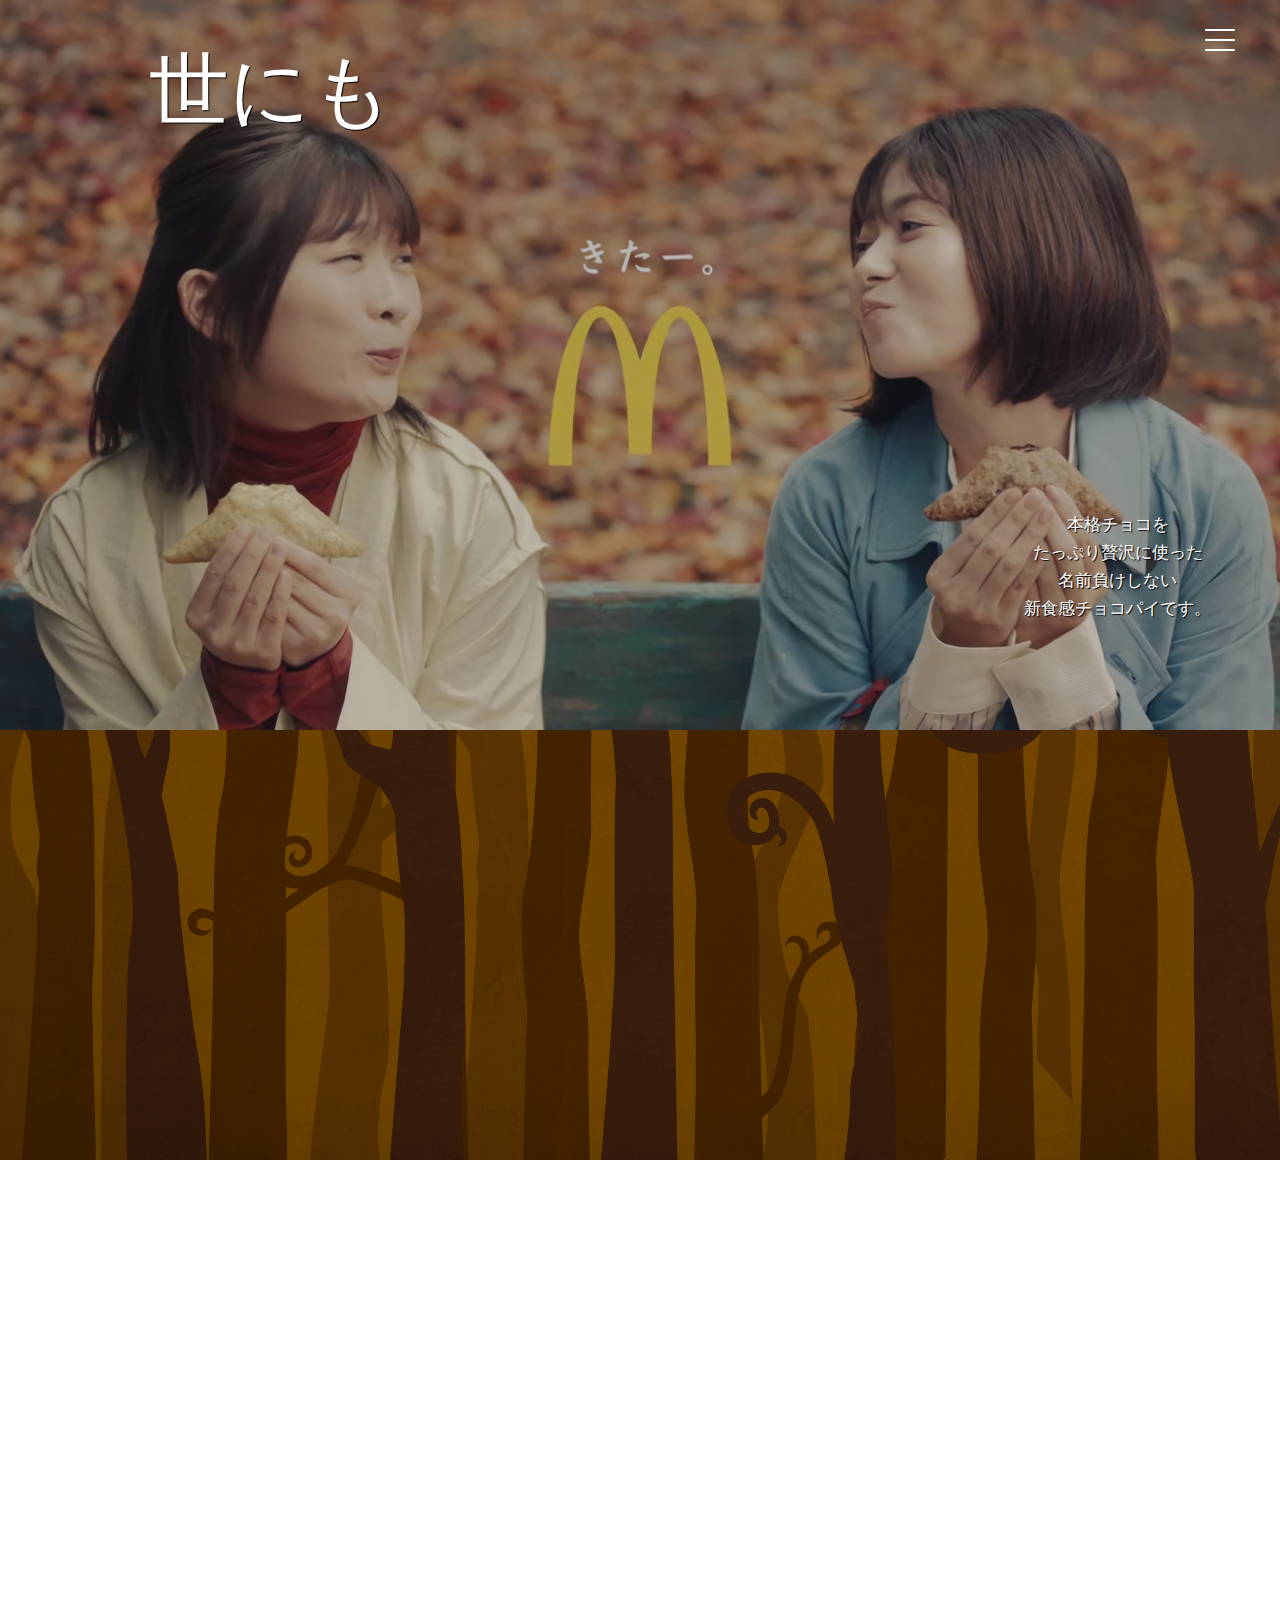
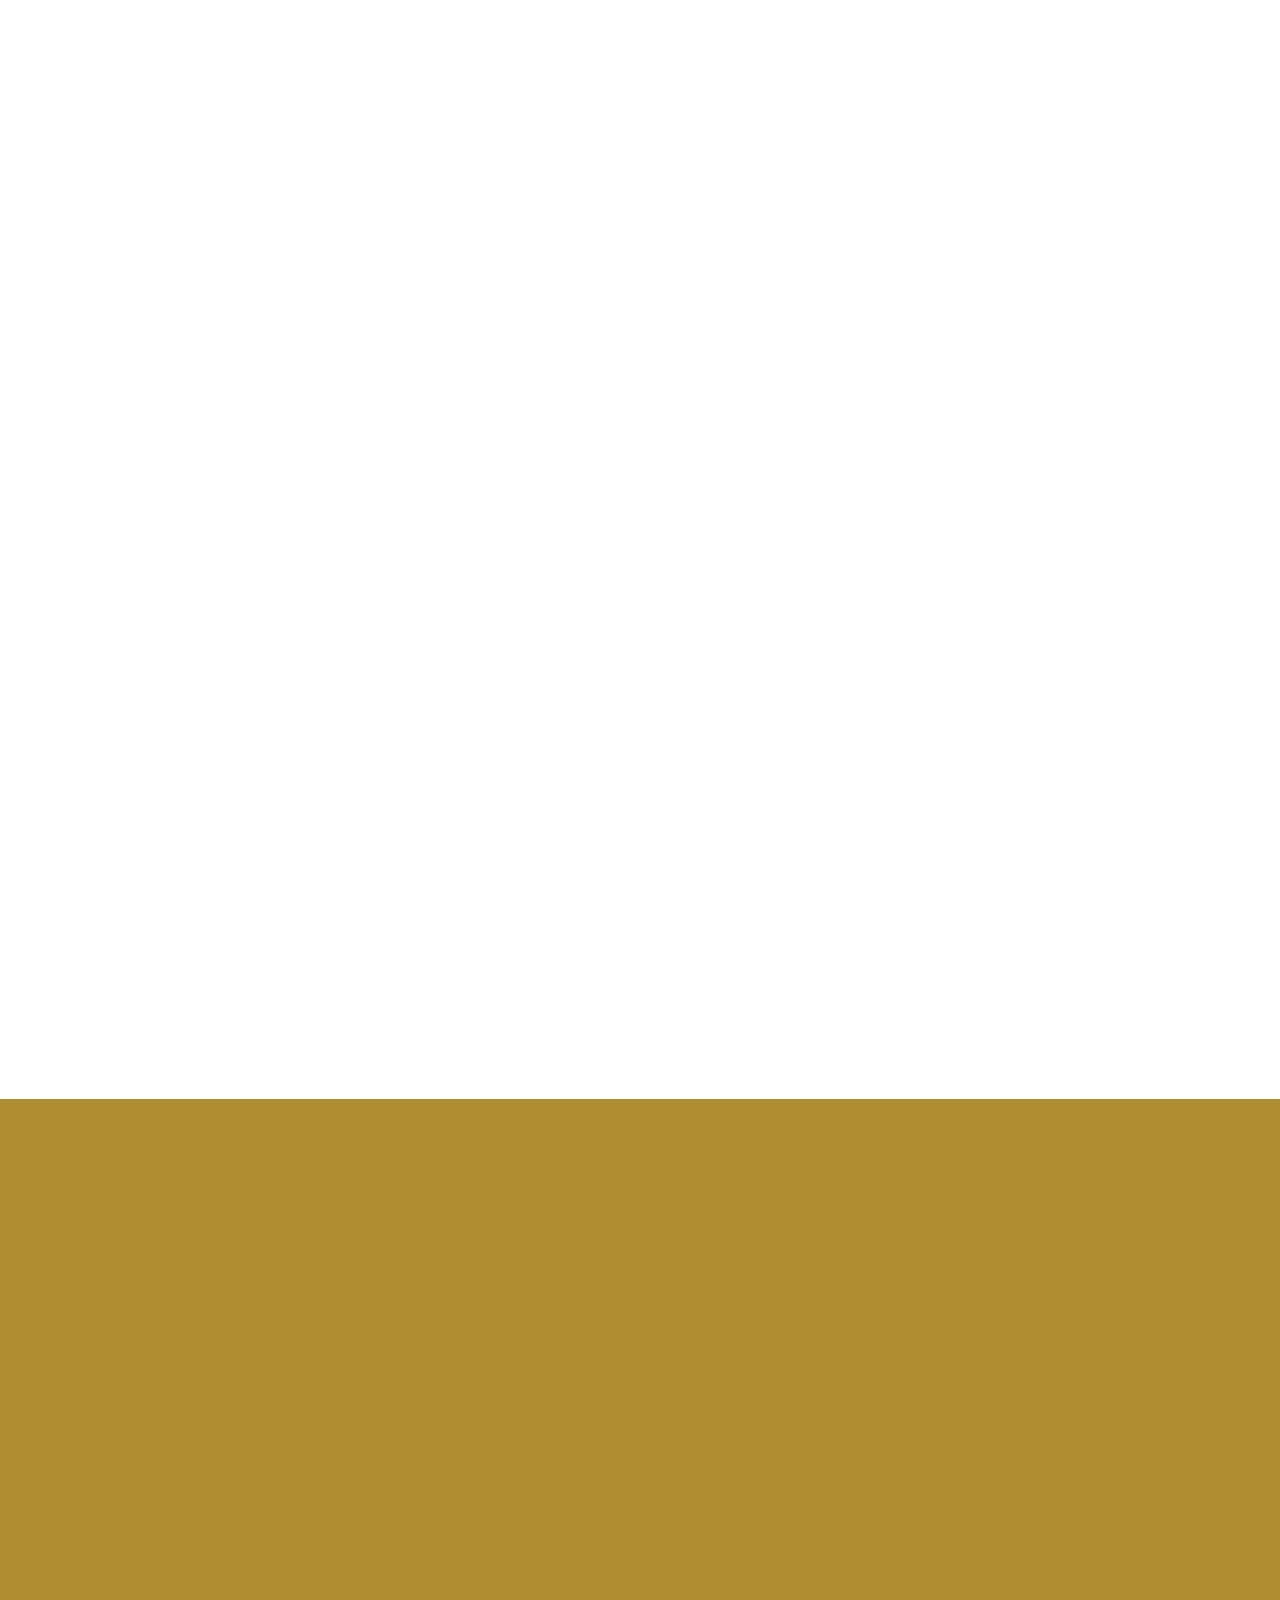
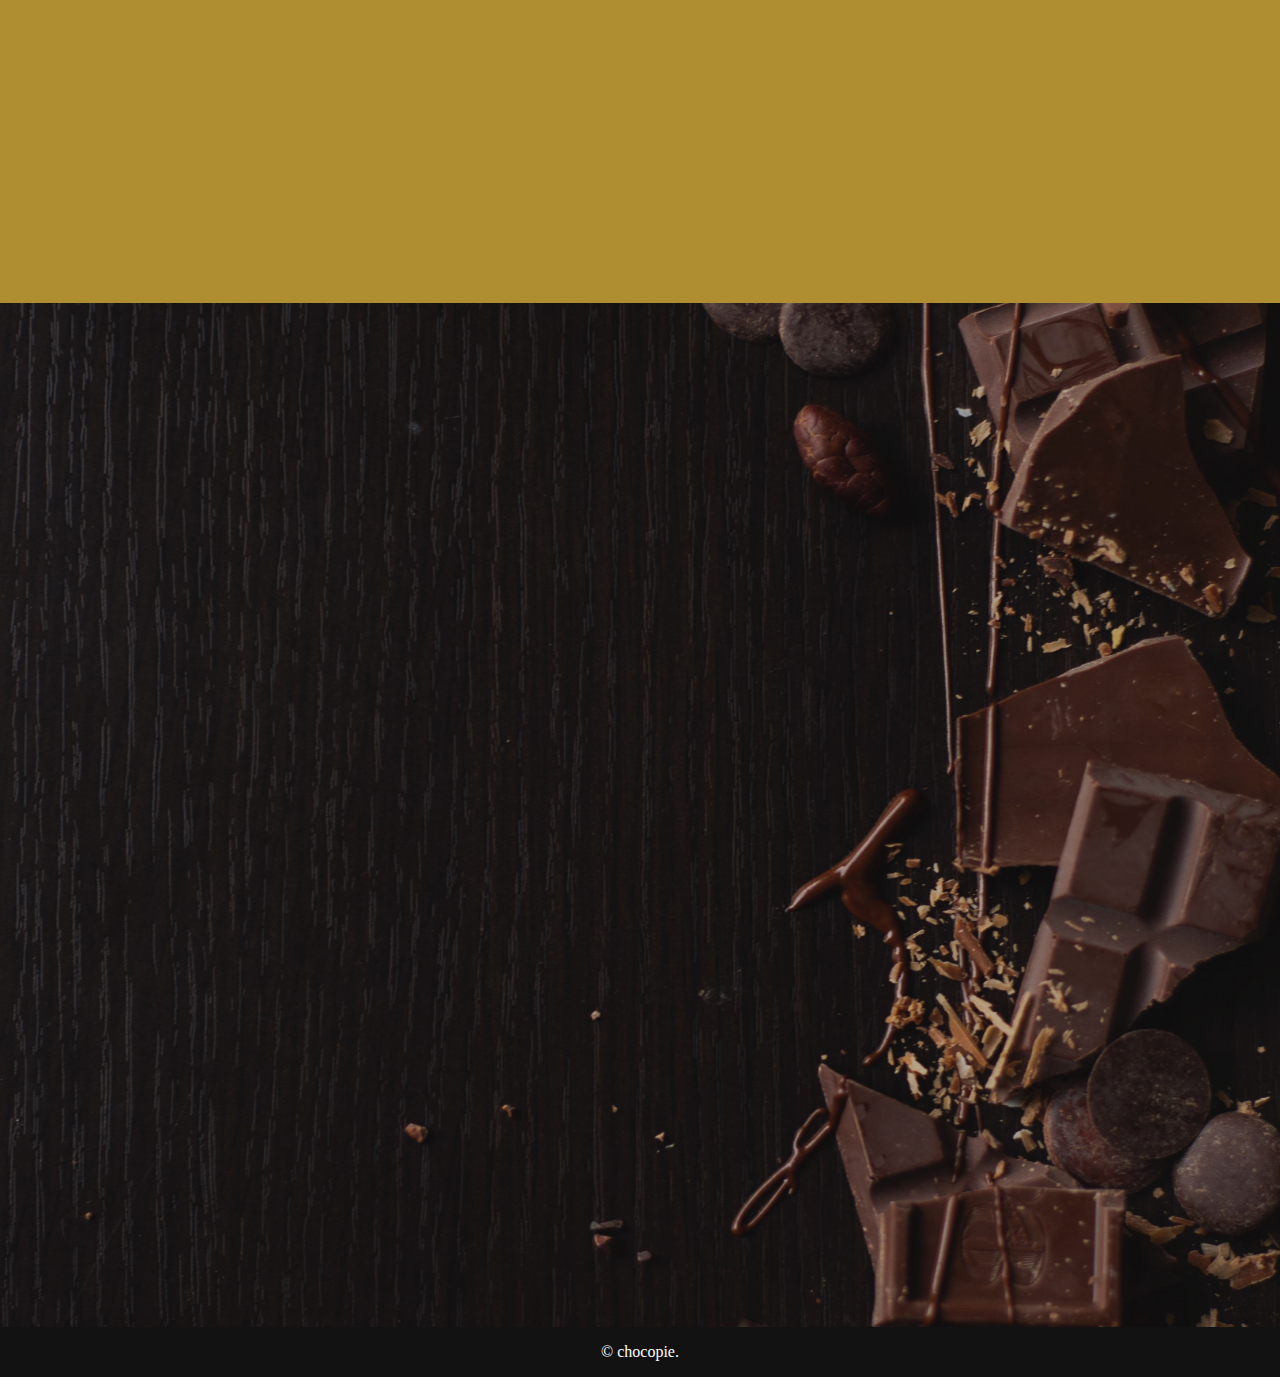
==== commit 6503f80b: "コミット" ====
--- a/index.html
+++ b/index.html
@@ -185,6 +185,7 @@
                 少しだけ溶けてきたタイミングを見計らって食べてみましょう。<br>
                 噂通り"生チョコアイス"のような、冬の贅沢アイスです！
              </p>
+             
             </div>
         </div>
     </section>
--- a/assets/css/style.css
+++ b/assets/css/style.css
@@ -233,7 +233,9 @@
 }
 
 #navi .nav-menu li a:hover {
-  color: lightblue;
+  color: #528496;
+  -webkit-transform: scale(1.2);
+  transform: scale(1.2);
 }
 
 .toggle_btn {
@@ -377,44 +379,18 @@
       -ms-flex-direction: column;
           flex-direction: column;
   font-family: 'ヒラギノ明朝 ProN','Hiragino Mincho ProN', sans-serif;
+}
+
+.lineup .lineup-img {
   position: relative;
 }
 
-.lineup .lineup-img {
-  position: absolute;
-  width: 100%;
-  height: 100%;
-  background-image: url("../img/choco_bg_lineup.svg");
-  background-repeat: no-repeat;
-  background-position: right top;
-  background-position-x: right;
-  background-position-y: top;
-  background-size: auto;
-  top: 0;
-}
-
-@media screen and (min-width: 1024px) and (max-width: 1240px) {
-  .lineup .lineup-img {
-    background-size: 40%;
-  }
-}
-
-@media screen and (min-width: 768px) and (max-width: 1023px) {
-  .lineup .lineup-img {
-    background-size: 40%;
-  }
-}
-
-@media screen and (min-width: 501px) and (max-width: 767px) {
-  .lineup .lineup-img {
-    background-size: 50%;
-  }
-}
-
-@media screen and (max-width: 500px) {
-  .lineup .lineup-img {
-    background-size: 60%;
-  }
+.lineup .lineup-img img {
+  width: 70%;
+  margin-left: auto;
+  display: block;
+  min-width: 150px;
+  max-width: 500px;
 }
 
 .lineup .lineup-top {
@@ -660,7 +636,7 @@
 
 .lineup .slider-btn {
   max-width: 300px;
-  margin: 10% auto;
+  margin: 10% auto 7% auto;
 }
 
 @media screen and (min-width: 768px) and (max-width: 1023px) {
@@ -752,44 +728,17 @@
 }
 
 .lineup .reverse-img {
-  position: absolute;
-  bottom: 0;
-  left: 0%;
-  background-image: url("../img/choco_bg_lineup.svg");
-  -webkit-transform: scaleY(-1);
-          transform: scaleY(-1);
-  background-repeat: no-repeat;
-  background-position: left top;
-  background-position-x: left;
-  background-position-y: top;
-  background-size: auto;
-  height: 100%;
-  width: 100%;
-  z-index: 0;
-}
-
-@media screen and (min-width: 1024px) and (max-width: 1240px) {
-  .lineup .reverse-img {
-    background-size: 40%;
-  }
-}
-
-@media screen and (min-width: 768px) and (max-width: 1023px) {
-  .lineup .reverse-img {
-    background-size: 40%;
-  }
-}
-
-@media screen and (min-width: 501px) and (max-width: 767px) {
-  .lineup .reverse-img {
-    background-size: 50%;
-  }
-}
-
-@media screen and (max-width: 500px) {
-  .lineup .reverse-img {
-    background-size: 60%;
-  }
+  position: relative;
+  -webkit-transform: scaleY(-1.01);
+          transform: scaleY(-1.01);
+}
+
+.lineup .reverse-img img {
+  width: 70%;
+  margin-right: auto;
+  display: block;
+  min-width: 150px;
+  max-width: 500px;
 }
 
 @-webkit-keyframes fadeInUp {
@@ -1242,7 +1191,7 @@
       -ms-flex-align: center;
           align-items: center;
   height: 50px;
-  background-color: black;
+  background-color: #121212;
   color: white;
 }
 
@@ -1258,6 +1207,12 @@
   background-repeat: no-repeat;
   background-size: cover;
   font-family: 'ヒラギノ明朝 ProN','Hiragino Mincho ProN', sans-serif;
+}
+
+@media screen and (max-width: 500px) {
+  .link {
+    height: 100vh;
+  }
 }
 
 .link .link-box {
@@ -1285,6 +1240,12 @@
   }
 }
 
+@media screen and (max-width: 500px) {
+  .link .link-box {
+    padding: 30% 0 10% 0;
+  }
+}
+
 .link .link-box .link-img {
   width: 45%;
   margin: 0 auto;
@@ -1469,6 +1430,12 @@
   max-width: 300px;
   margin: 5% auto 0 auto;
   padding-bottom: 5%;
+}
+
+@media screen and (max-width: 500px) {
+  .link .slider-btn2 {
+    max-width: 230px;
+  }
 }
 
 .link .slider-btn2 .btn-buy2 {
@@ -1499,6 +1466,13 @@
           transition-duration: 0.5s;
 }
 
+@media screen and (max-width: 500px) {
+  .link .slider-btn2 .btn-buy2 {
+    height: 40px;
+    font-size: 12px;
+  }
+}
+
 .link .slider-btn2 .btn-buy2::before {
   content: '';
   width: 8px;
@@ -1514,6 +1488,14 @@
   margin-top: -6px;
 }
 
+@media screen and (max-width: 500px) {
+  .link .slider-btn2 .btn-buy2::before {
+    width: 6px;
+    height: 6px;
+    top: 55%;
+  }
+}
+
 .link .slider-btn2 .btn-buy2:hover {
   background-color: #AF8D31;
   color: #36160F;
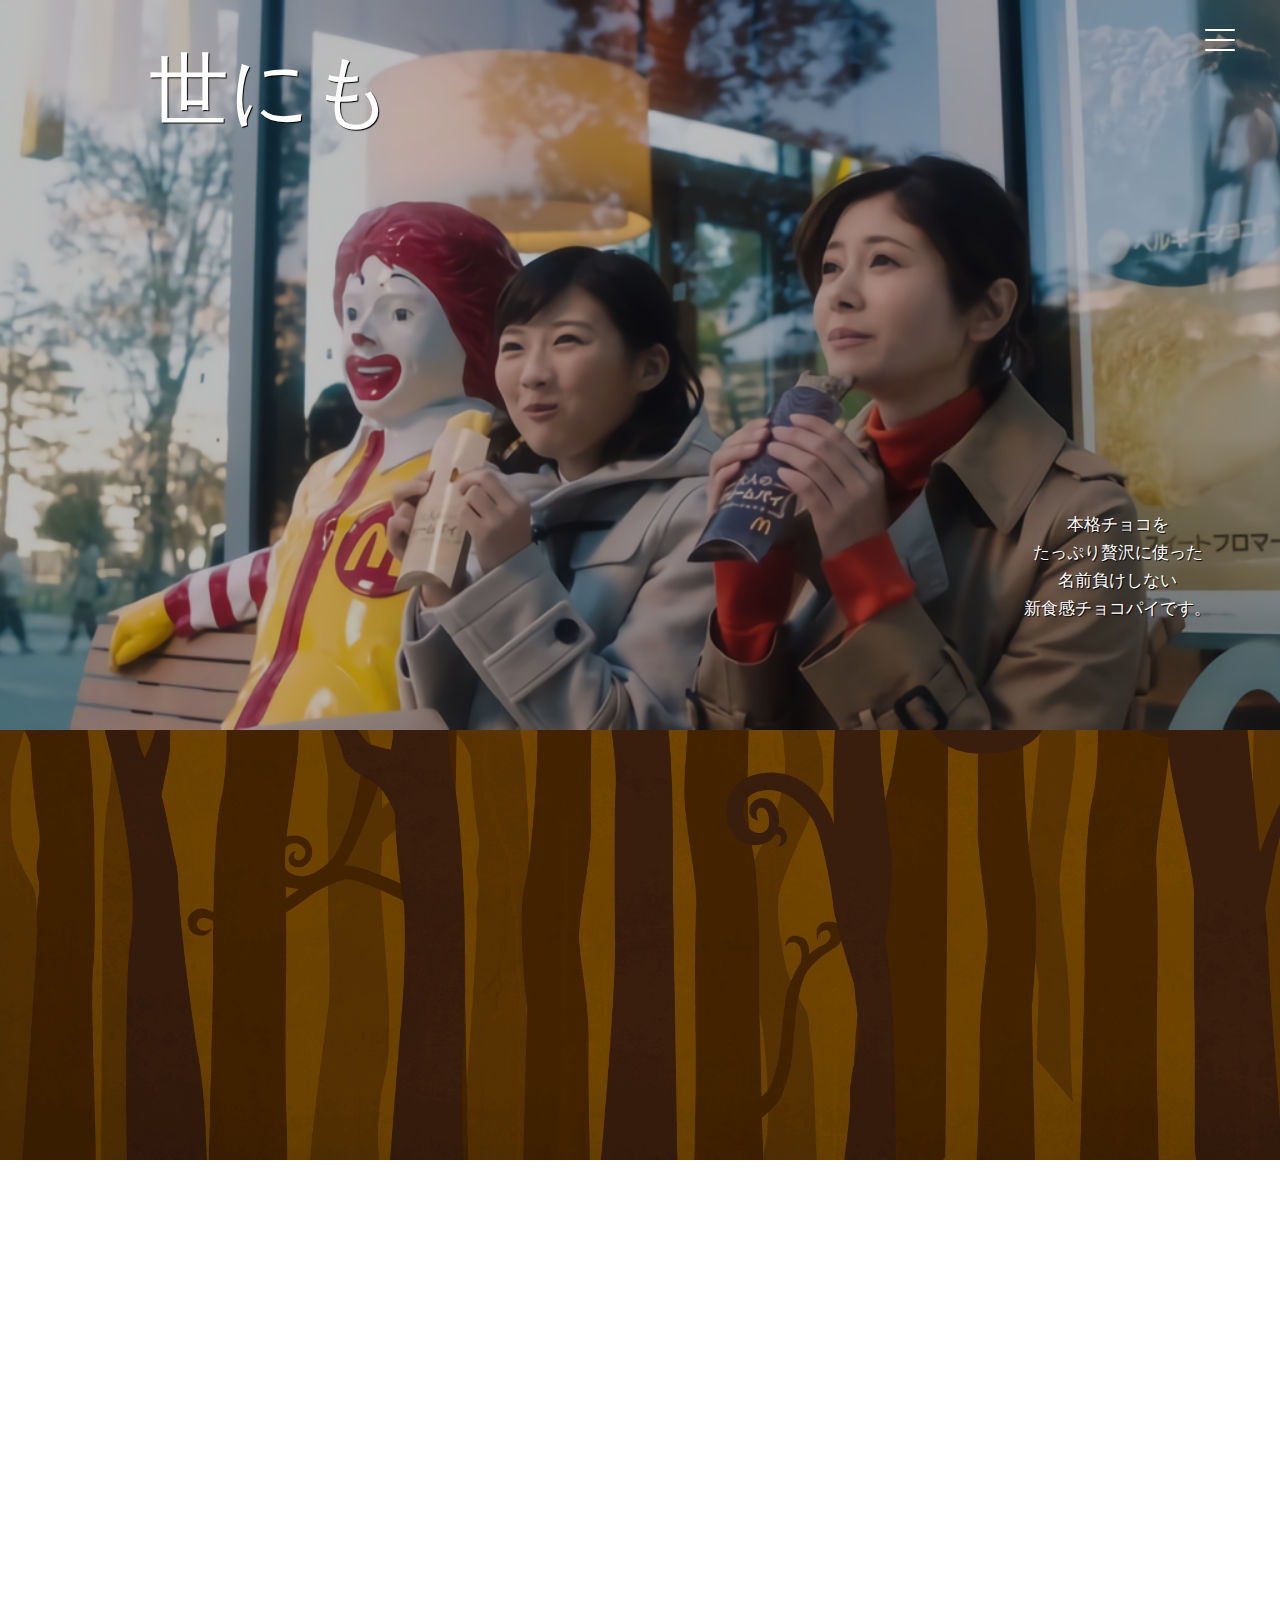
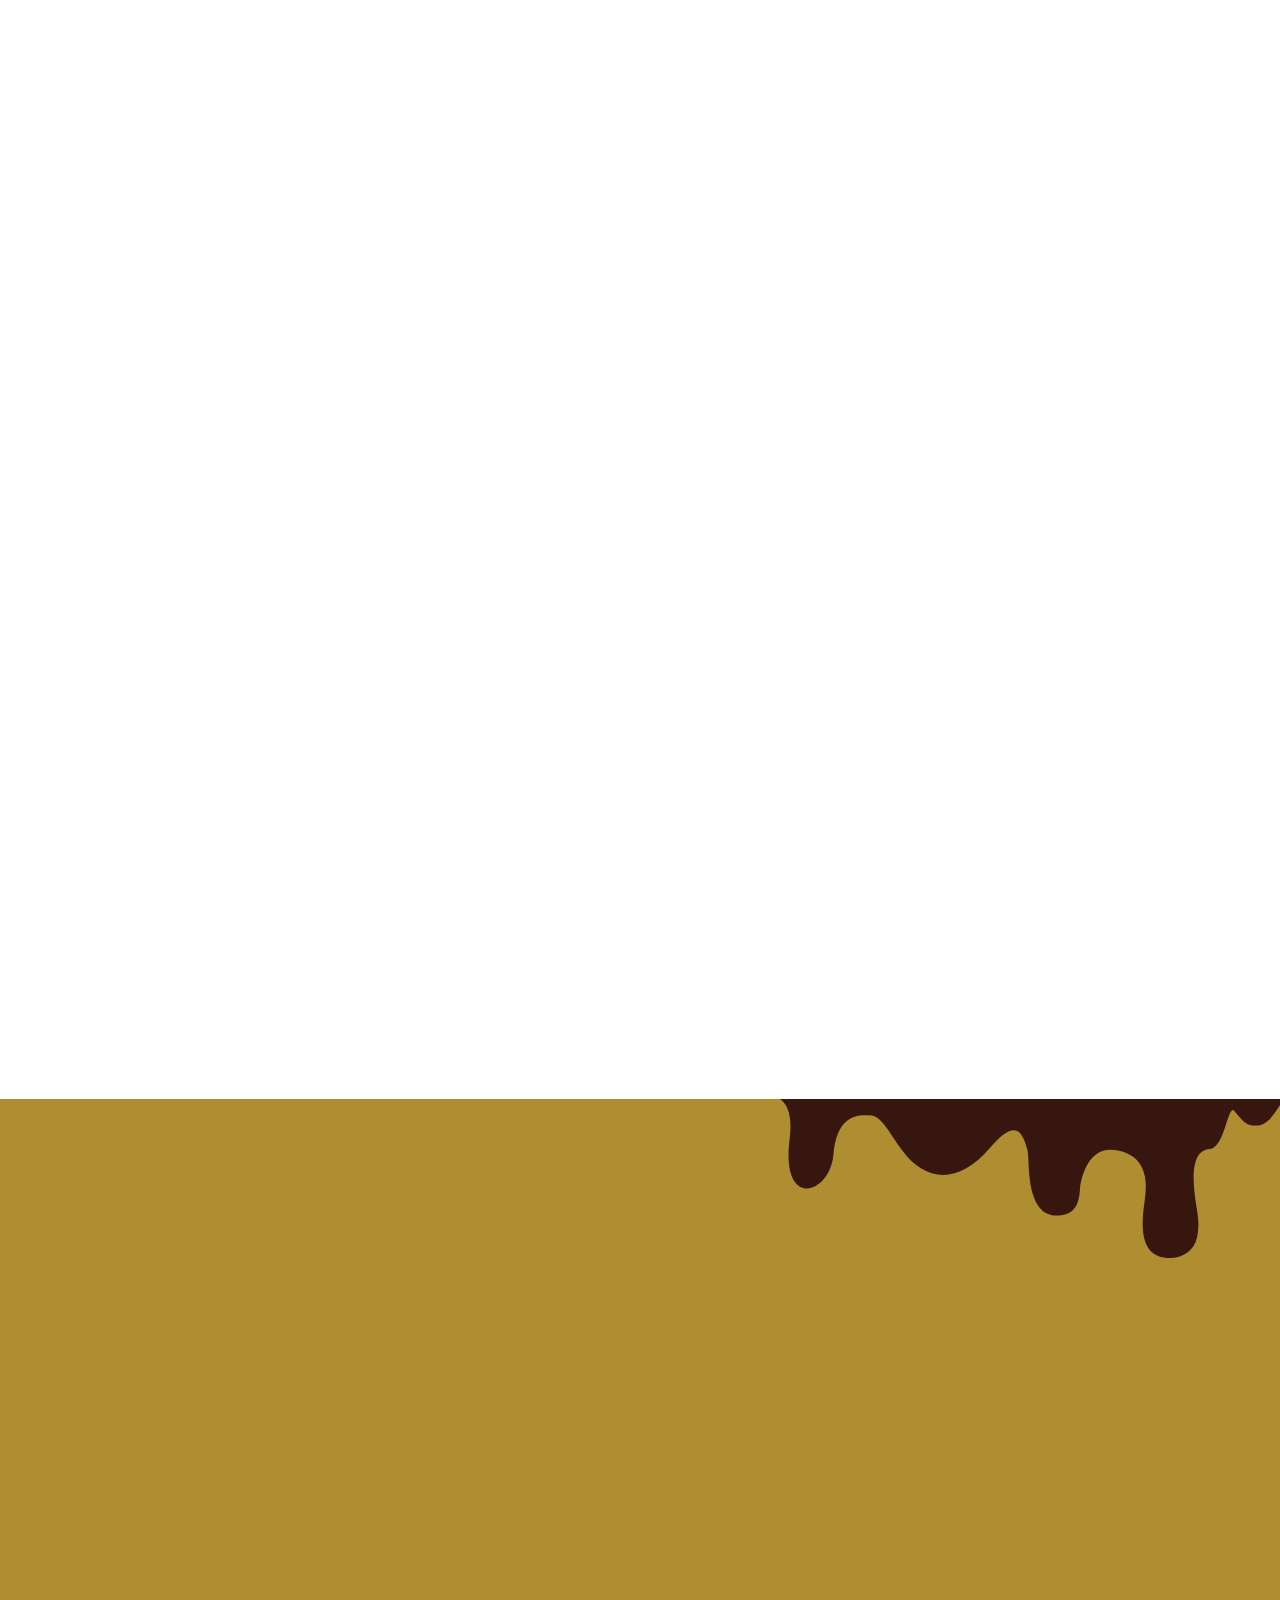
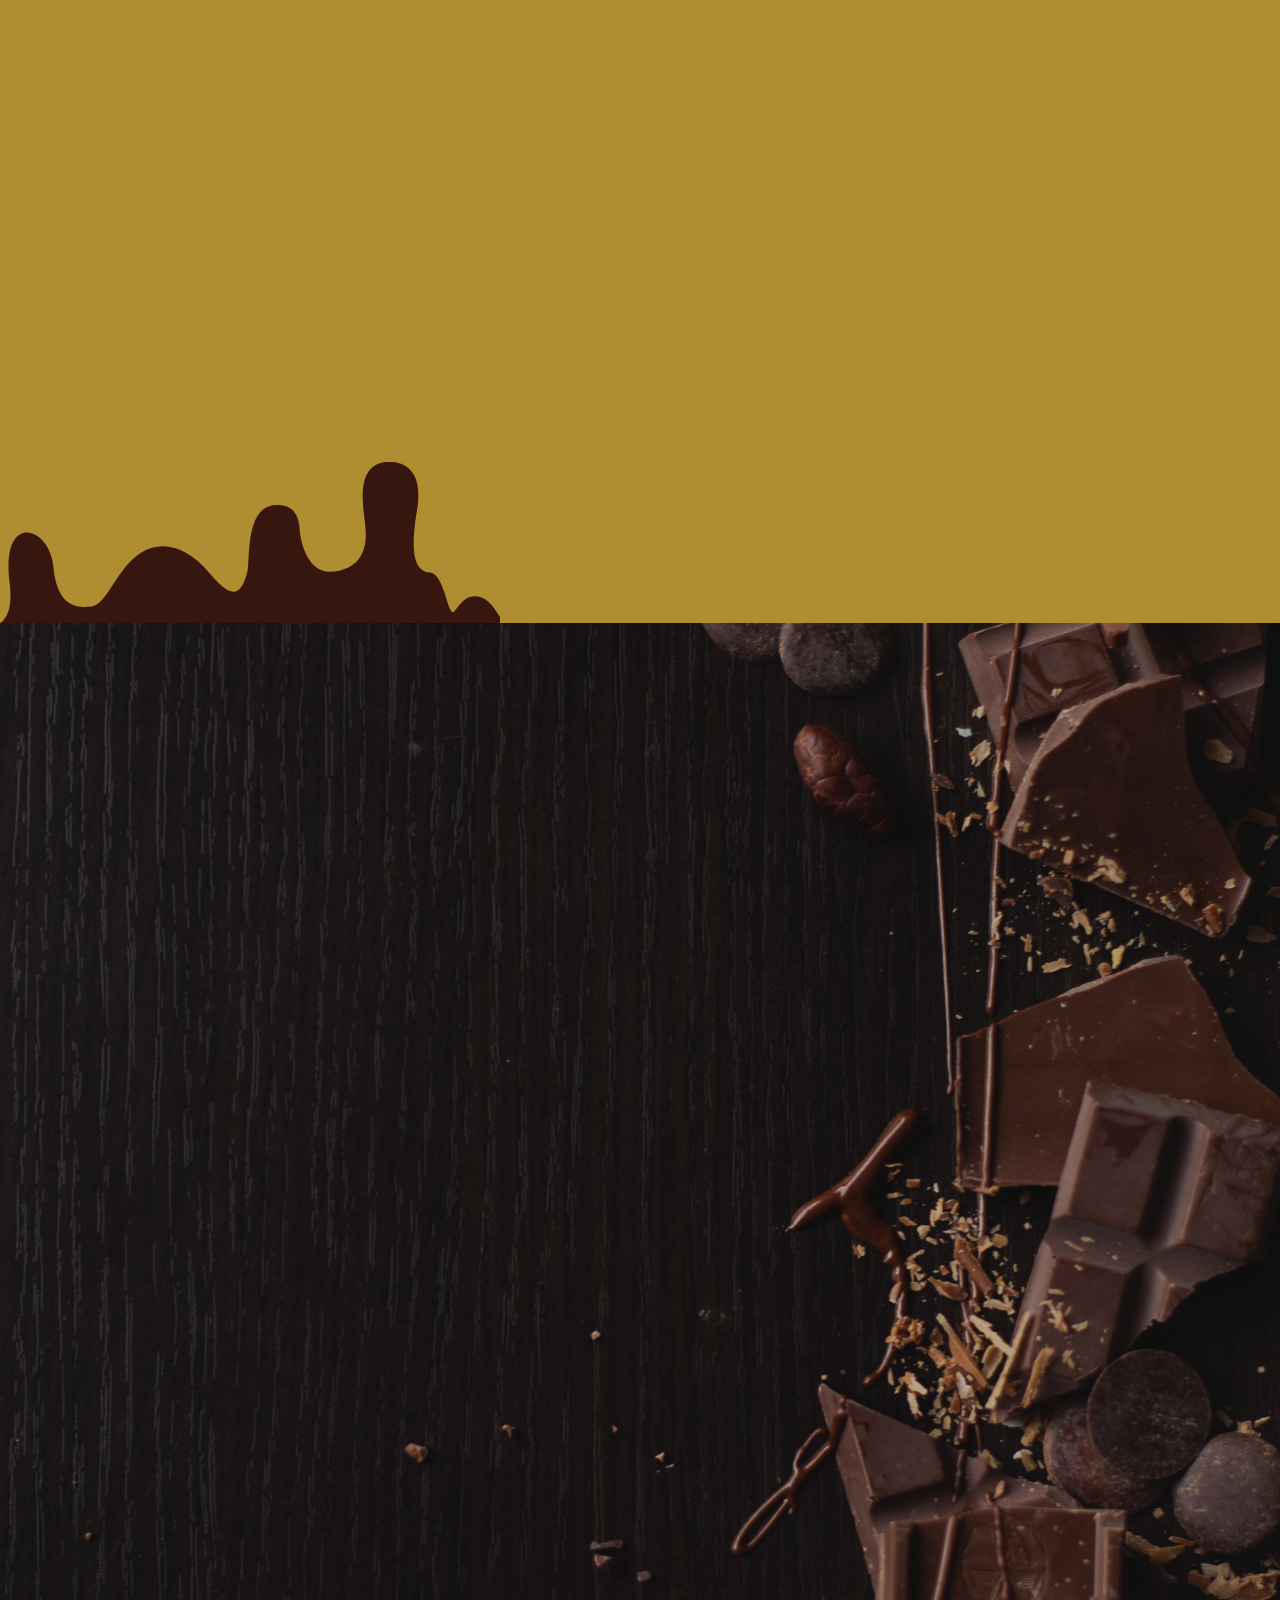
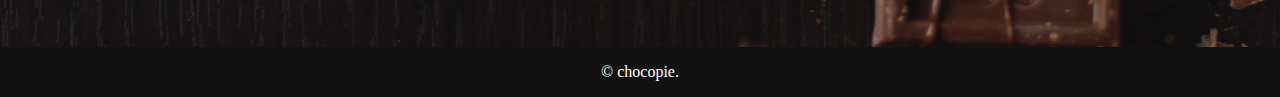
==== commit 746c2e18: "Merge branch 'master' of https://github.com/noozoomiii/chocopie" ====
--- a/index.html
+++ b/index.html
@@ -38,165 +38,175 @@
         </div>
     </header>
 
-    <section class="product" id="about">
-        <h3 class="js-fadein">名前負けしていない、<br>それほどにおいしい。</h3>
-        <div class="chocopie">
-            <img src="./assets/img/chocopie_choco.png" alt="chocopie_choco" class="chocopie_img1 js-fadein">
-            <img src="./assets/img/fukidashi1.png" alt="fukidashi1" class="fukidashi1 js-fadein">
-            <img src="./assets/img/eatme.svg" alt="eatme" class="eatme">
-            <div class="chocopie_text1 js-fadein">
-                <p>パイ生地を何層にも重ねることで<br>生まれたサクサクした食感</p>
+    <body>
+        <section class="product" id="about">
+            <h3 class="js-fadein">名前負けしていない、<br>それほどにおいしい。</h3>
+            <div class="chocopie">
+                <img src="./assets/img/chocopie_choco.png" alt="chocopie_choco" class="chocopie_img1 js-fadein">
+                <img src="./assets/img/fukidashi1.png" alt="fukidashi1" class="fukidashi1 js-fadein">
+                <img src="./assets/img/eatme.svg" alt="eatme" class="eatme">
+                <div class="chocopie_text1 js-fadein">
+                    <p>パイ生地を何層にも重ねることで<br>生まれたサクサクした食感</p>
+                </div>
+            </div>
+
+            <div class="chocopie">
+                <img src="./assets/img/choco_cream.png" alt="choco_cream" class="chocopie_img2 js-fadein">
+                <img src="./assets/img/fukidashi2.png" alt="fukidashi2" class="fukidashi2 js-fadein">
+                <img src="./assets/img/good.png" alt="good" class="good">
+                <div class="chocopie_text2 js-fadein">
+                    <p>とろ～りあたたかい<br>クリームのハーモニーが魅力</p>
+                </div>
+            </div>
+
+            <div class="chocopie chocopie3">
+                <img src="./assets/img/image-removebg-preview.png" alt="choco_oleo" class="chocopie_img3 js-fadein">
+                <img src="./assets/img/fukidashi1.png" alt="fukidashi3" class="fukidashi1 js-fadein">
+                <img src="./assets/img/soyummy.png" alt="soyummy" class="soyummy">
+                <div class="chocopie_text1 js-fadein">
+                    <p>クッキー30％増量！<br>ザクザク感アップ！</p>
+                </div>
+            </div>
+        </section>
+        <div class="lineup" id="line-up">
+            <div class="lineup-img">
+                <img src="./assets/img/choco_bg_lineup.svg" alt="">
+            </div>
+            <div class="lineup-top">
+                <h2 class="lineup-title js-fadein">LINE UP</h2>
+                <p class="lineup-sub js-fadein">世にも美味しいシリーズの紹介</p>
+            </div>
+            <div class="slider">
+                <div class="slider-item">
+                    <div class="item-img js-fadein">
+                        <a href="./link.html" target="_blank"><img src="./assets/img/chocopie_choco.png" alt=""
+                                class="shake"></a>
+                    </div>
+                    <div class="item-text1 js-fadein">
+                        <p class="text1-text">
+                            世にもおいしい<br>
+                            三角チョコパイ 黒
+                        </p>
+                    </div>
+                    <div class="item-text2 js-fadein">
+                        <p class="text2-text">
+                            パイ生地を何層にも重ねることで生まれる<br>
+                            サクサクした食感の三角パイに<br>
+                            あたたかいチョコクリームのハーモニーが魅力。
+                        </p>
+                    </div>
+                </div>
+                <div class="slider-item">
+                    <div class="item-img js-fadein">
+                        <a href="./link2.html" target="_blank"><img src="./assets/img/choco_cream.png" alt=""
+                                class="shake"></a>
+                    </div>
+                    <div class="item-text1 js-fadein">
+                        <p class="text1-text">
+                            世にもおいしい<br>
+                            よくばりカスタード
+                        </p>
+                    </div>
+                    <div class="item-text2 js-fadein">
+                        <p class="text2-text">
+                            バニラビーンズが入った黄色いたまごカスタードと<br>
+                            白いミルクカスタードの2種類を使用した<br>
+                            濃厚なカスタードクリームの甘み溢れる一品です。
+                        </p>
+                    </div>
+                </div>
+                <div class="slider-item">
+                    <div class="item-img js-fadein">
+                        <a href="./link3.html" target="_blank"><img src="./assets/img/image-removebg-preview.png" alt=""
+                                class="shake"></a>
+                    </div>
+                    <div class="item-text1 js-fadein">
+                        <p class="text1-text">
+                            世にもおいしい<br>
+                            クッキー&クリーム
+                        </p>
+                    </div>
+                    <div class="item-text2 js-fadein">
+                        <p class="text2-text">
+                            クッキーが入ったとろ〜りバニラクリームと<br>
+                            サクサクした食感の味わいが楽しめる<br>
+                            “さくとろ～り!”な食感の新作です。
+                        </p>
+                    </div>
+                </div>
+            </div>
+            <div class="slider-btn js-fadein">
+                <a href="https://www.mcdonalds.co.jp/" target="_blank" class="btn-buy">購入できるお店はこちら</a>
+            </div>
+            <div class="reverse-img">
+                <img src="./assets/img/choco_bg_lineup.svg" alt="">
             </div>
         </div>
 
-        <div class="chocopie">
-            <img src="./assets/img/choco_cream.png" alt="choco_cream" class="chocopie_img2 js-fadein">
-            <img src="./assets/img/fukidashi2.png" alt="fukidashi2" class="fukidashi2 js-fadein">
-            <img src="./assets/img/good.png" alt="good" class="good">
-            <div class="chocopie_text2 js-fadein">
-                <p>とろ～りあたたかい<br>クリームのハーモニーが魅力</p>
-            </div>
-        </div>
-
-        <div class="chocopie chocopie3">
-            <img src="./assets/img/image-removebg-preview.png" alt="choco_oleo" class="chocopie_img3 js-fadein">
-            <img src="./assets/img/fukidashi1.png" alt="fukidashi3" class="fukidashi1 js-fadein">
-            <img src="./assets/img/soyummy.png" alt="soyummy" class="soyummy">
-            <div class="chocopie_text1 js-fadein">
-                <p>クッキー30％増量！<br>ザクザク感アップ！</p>
-            </div>
-        </div>
-    </section>
-    <div class="lineup" id="line-up">
-        <div class="lineup-img"></div>
-        <div class="lineup-top">
-            <h2 class="lineup-title js-fadein">LINE UP</h2>
-            <p class="lineup-sub js-fadein">世にも美味しいシリーズの紹介</p>
-        </div>
-        <div class="slider">
-            <div class="slider-item">
-                <div class="item-img js-fadein">
-                    <a href="./link.html" target="_blank"><img src="./assets/img/chocopie_choco.png" alt=""
-                            class="shake"></a>
-                </div>
-                <div class="item-text1 js-fadein">
-                    <p class="text1-text">
-                        世にもおいしい<br>
-                        三角チョコパイ 黒
-                    </p>
-                </div>
-                <div class="item-text2 js-fadein">
-                    <p class="text2-text">
-                        パイ生地を何層にも重ねることで生まれる<br>
-                        サクサクした食感の三角パイに<br>
-                        あたたかいチョコクリームのハーモニーが魅力。
-                    </p>
-                </div>
-            </div>
-            <div class="slider-item">
-                <div class="item-img js-fadein">
-                    <a href="./link2.html" target="_blank"><img src="./assets/img/choco_cream.png" alt=""
-                            class="shake"></a>
-                </div>
-                <div class="item-text1 js-fadein">
-                    <p class="text1-text">
-                        世にもおいしい<br>
-                        よくばりカスタード
-                    </p>
-                </div>
-                <div class="item-text2 js-fadein">
-                    <p class="text2-text">
-                        バニラビーンズが入った黄色いたまごカスタードと<br>
-                        白いミルクカスタードの2種類を使用した<br>
-                        濃厚なカスタードクリームの甘み溢れる一品です。
-                    </p>
-                </div>
-            </div>
-            <div class="slider-item">
-                <div class="item-img js-fadein">
-                    <a href="./link3.html" target="_blank"><img src="./assets/img/image-removebg-preview.png" alt=""
-                            class="shake"></a>
-                </div>
-                <div class="item-text1 js-fadein">
-                    <p class="text1-text">
-                        世にもおいしい<br>
-                        クッキー&クリーム
-                    </p>
-                </div>
-                <div class="item-text2 js-fadein">
-                    <p class="text2-text">
-                        クッキーが入ったとろ〜りバニラクリームと<br>
-                        サクサクした食感の味わいが楽しめる<br>
-                        “さくとろ～り!”な食感の新作です。
-                    </p>
-                </div>
-            </div>
-        </div>
-        <div class="slider-btn js-fadein">
-            <a href="https://www.mcdonalds.co.jp/" target="_blank" class="btn-buy">購入できるお店はこちら</a>
-        </div>
-        <div class="reverse-img"></div>
-    </div>
-
-
-    <!-- <section class="recipe" id="rerecipe">
+
+        <!-- <section class="recipe" id="rerecipe">
             <h1>RECIPE</h1>
             <h2>世にもおいしいレシピ</h2> -->
 
-    <section class="recipe">
-        <h1 class="js-fadein">arrange</h1>
-        <h2 class="js-fadein">世にもおいしいアレンジ</h2>
-        <div class="chocopie_ice">
-            <div class="chocopie_left">
-                <h3 class="js-fadein">あったか×ひんやり＝禁断の組み合わせ</h3>
-                <div class="chocopie_ice_img js-fadein">
-                    <img src="./assets/img/choco_recipe.jpeg" alt="choco_recipe">
-                    <p>×</p>
-                    <img src="./assets/img/mctwist.jpeg" alt="mctwist">
-                </div>
-            </div>
-            <div class="chocopie_right">
-                <p class="chocopie_ice_text js-fadein">
-                    甘いもの好きとしてはチャレンジせずにはいられないチョコパイ×ソフトクリーム！<br>
-                    店頭でソフトツイストを「カップでお願いします」とオーダーしましょう。<br>
-                    三角チョコパイをひと口大にちぎって、ソフトツイストに入れていきます♪<br>
-                    スプーンで三角チョコパイをこれでもか～と混ぜます。<br>
-                    パイのザクザク感や、中身のチョコクリームのいい匂いが最高！<br>
-                    ほどよく混ざったら、三角チョコパイ×ソフトツイストアレンジの完成です！<br>
-                    混ぜた直後は、三角チョコパイはまだ温かいが、食べているうちに中のチョコクリームがアイスで冷やされて固まり、また違った食感に変化！
-                </p>
-            </div>
-        </div>
-        <div class="chocopie_ice change">
-            <div class="chocopie_left">
-                <h3 class="js-fadein">アイス三角チョコパイ</h3>
-                <div class="chocopie_ice_img js-fadein">
-                    <img src="./assets/img/frozonchocopie.jpeg" alt="choco_recipe">
-                </div>
-            </div>
-        
-            <div class="chocopie_right">
-                <p class="chocopie_ice_text js-fadein">
-                三角チョコパイを丸ごと冷凍し、「生チョコアイス」にするアレンジ！<br>
-                三角チョコパイを冷凍室に入れ、一晩寝かせてください。<br>
-                少し溶けてきたら食べごろ。<br>
-                中のチョコクリームが完全に冷え固まっており、ギュッと凝縮された印象です。<br>
-                サクサクのパイ部分も冷凍され、まるでミルフィーユのよう♡<br>
-                少しだけ溶けてきたタイミングを見計らって食べてみましょう。<br>
-                噂通り"生チョコアイス"のような、冬の贅沢アイスです！
-             </p>
-             
-            </div>
-        </div>
-    </section>
-
-
-
-
+        <section class="recipe">
+            <h1 class="js-fadein">arrange</h1>
+            <h2 class="js-fadein">世にもおいしいアレンジ</h2>
+            <div class="chocopie_ice">
+                <div class="chocopie_left">
+                    <h3 class="js-fadein">あったか×ひんやり＝禁断の組み合わせ</h3>
+                    <div class="chocopie_ice_img js-fadein">
+                        <img src="./assets/img/choco_recipe.jpeg" alt="choco_recipe">
+                        <p>×</p>
+                        <img src="./assets/img/mctwist.jpeg" alt="mctwist">
+                    </div>
+                </div>
+                <div class="chocopie_right">
+                    <p class="chocopie_ice_text js-fadein">
+                        甘いもの好きとしてはチャレンジせずにはいられないチョコパイ×ソフトクリーム！<br>
+
+店頭でソフトツイストを「カップでお願いします」とオーダーしましょう。<br>
+
+三角チョコパイをひと口大にちぎって、ソフトツイストに入れていきます♪<br>
+
+スプーンで三角チョコパイをこれでもか～と混ぜます。<br>
+
+パイのザクザク感や、中身のチョコクリームのいい匂いが最高！<br>
+
+ほどよく混ざったら、三角チョコパイ×ソフトツイストアレンジの完成です！<br>
+
+混ぜた直後は、三角チョコパイはまだ温かいが、食べているうちに中のチョコクリームがアイスで冷やされて固まり、また違った食感に変化！
+                    </p>
+                </div>
+            </div>
+
+
+
+            <div class="chocopie_ice change">
+                <div class="chocopie_left">
+                    <h3 class="js-fadein">アイス三角チョコパイ</h3>
+                    <div class="chocopie_ice_img js-fadein">
+                        <img src="./assets/img/frozonchocopie.jpeg" alt="choco_recipe">
+                    </div>
+                </div>
+                <div class="chocopie_right">
+                    <p class="chocopie_ice_text js-fadein">
+                        三角チョコパイを丸ごと冷凍し、「生チョコアイス」にするアレンジ！<br>
+                        三角チョコパイを冷凍室に入れ、一晩寝かせてください。<br>
+                        少し溶けてきたら食べごろ。<br>
+                        中のチョコクリームが完全に冷え固まっており、ギュッと凝縮された印象です。<br>
+                        サクサクのパイ部分も冷凍され、まるでミルフィーユのよう♡<br>
+                        少しだけ溶けてきたタイミングを見計らって食べてみましょう。<br>
+                        噂通り"生チョコアイス"のような、冬の贅沢アイスです！
+
+                    </p>
+                </div>
+            </div>
+
+        </section>
+
+    </body>
     <footer>
-
         <p>&copy; chocopie.</p>
-
     </footer>
     <script src="https://code.jquery.com/jquery-3.6.0.min.js"></script>
     <script src="./assets/js/jquery.bgswitcher.js"></script>
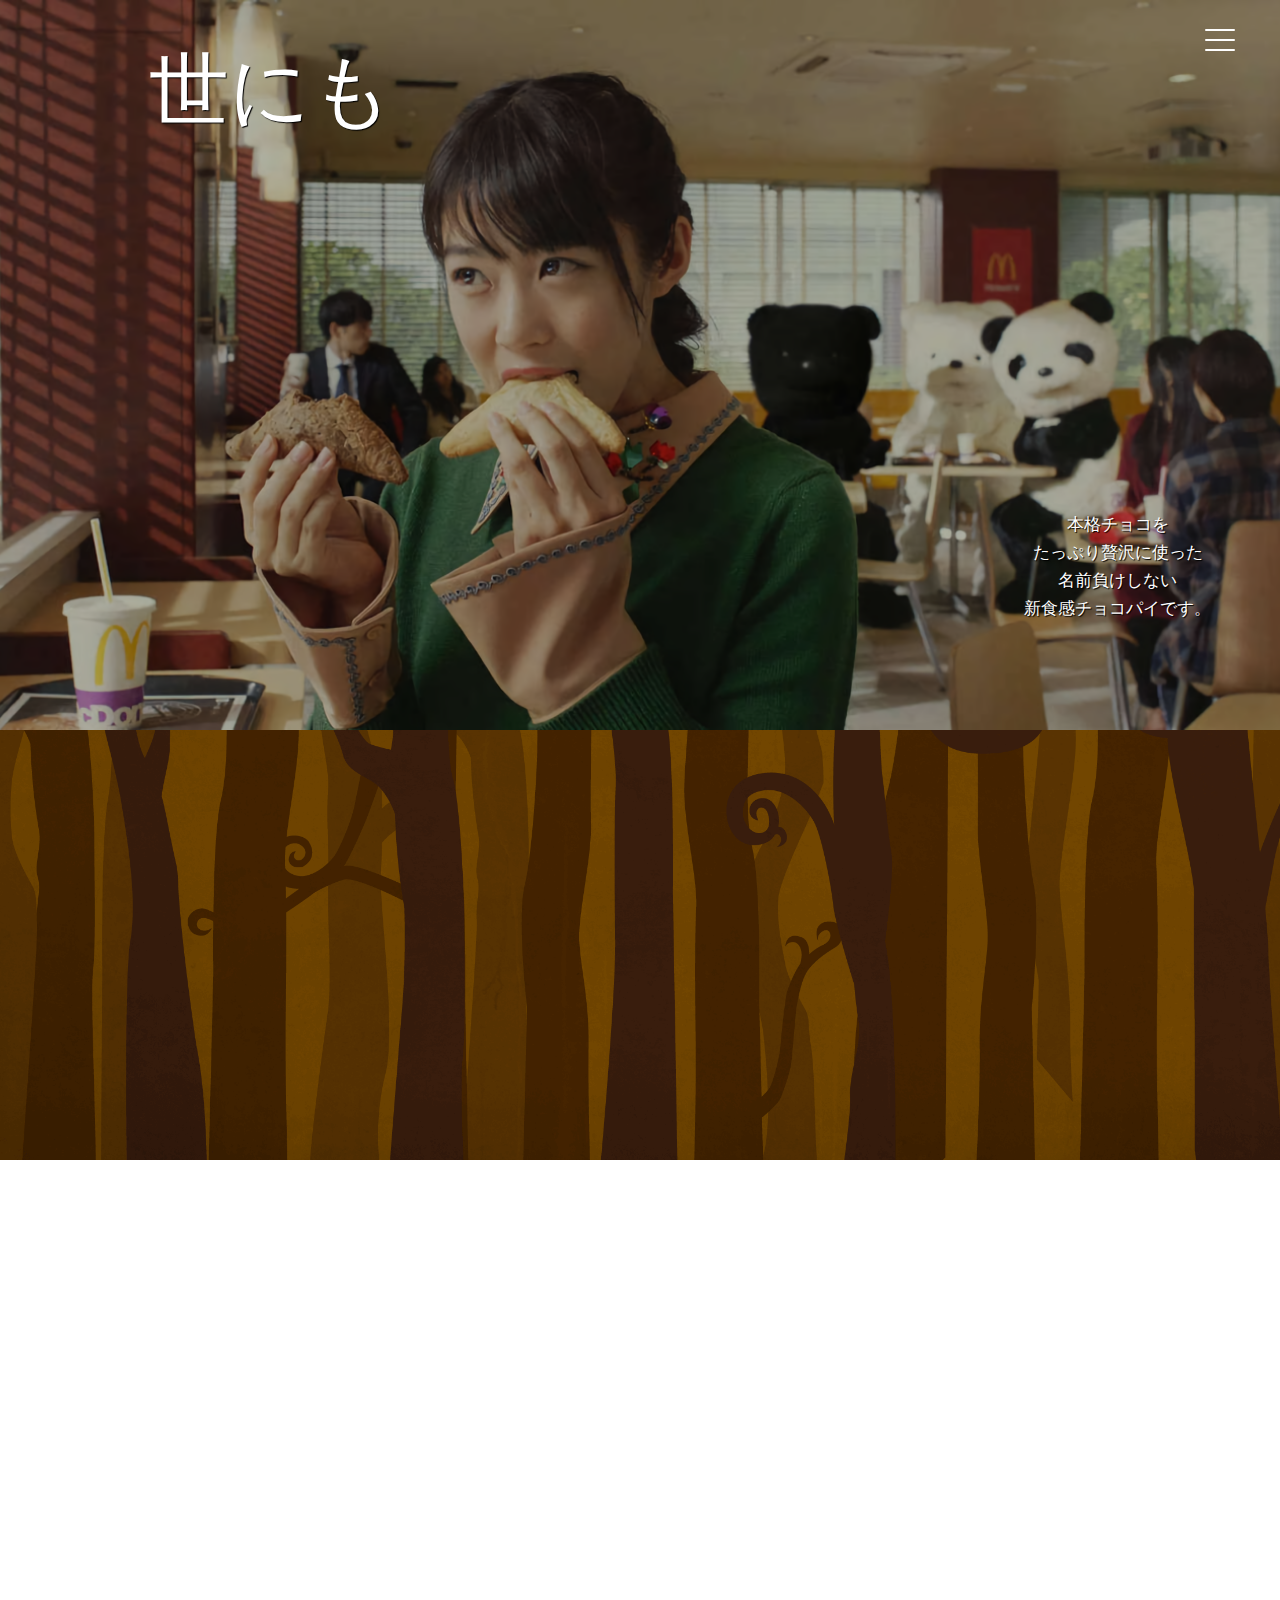
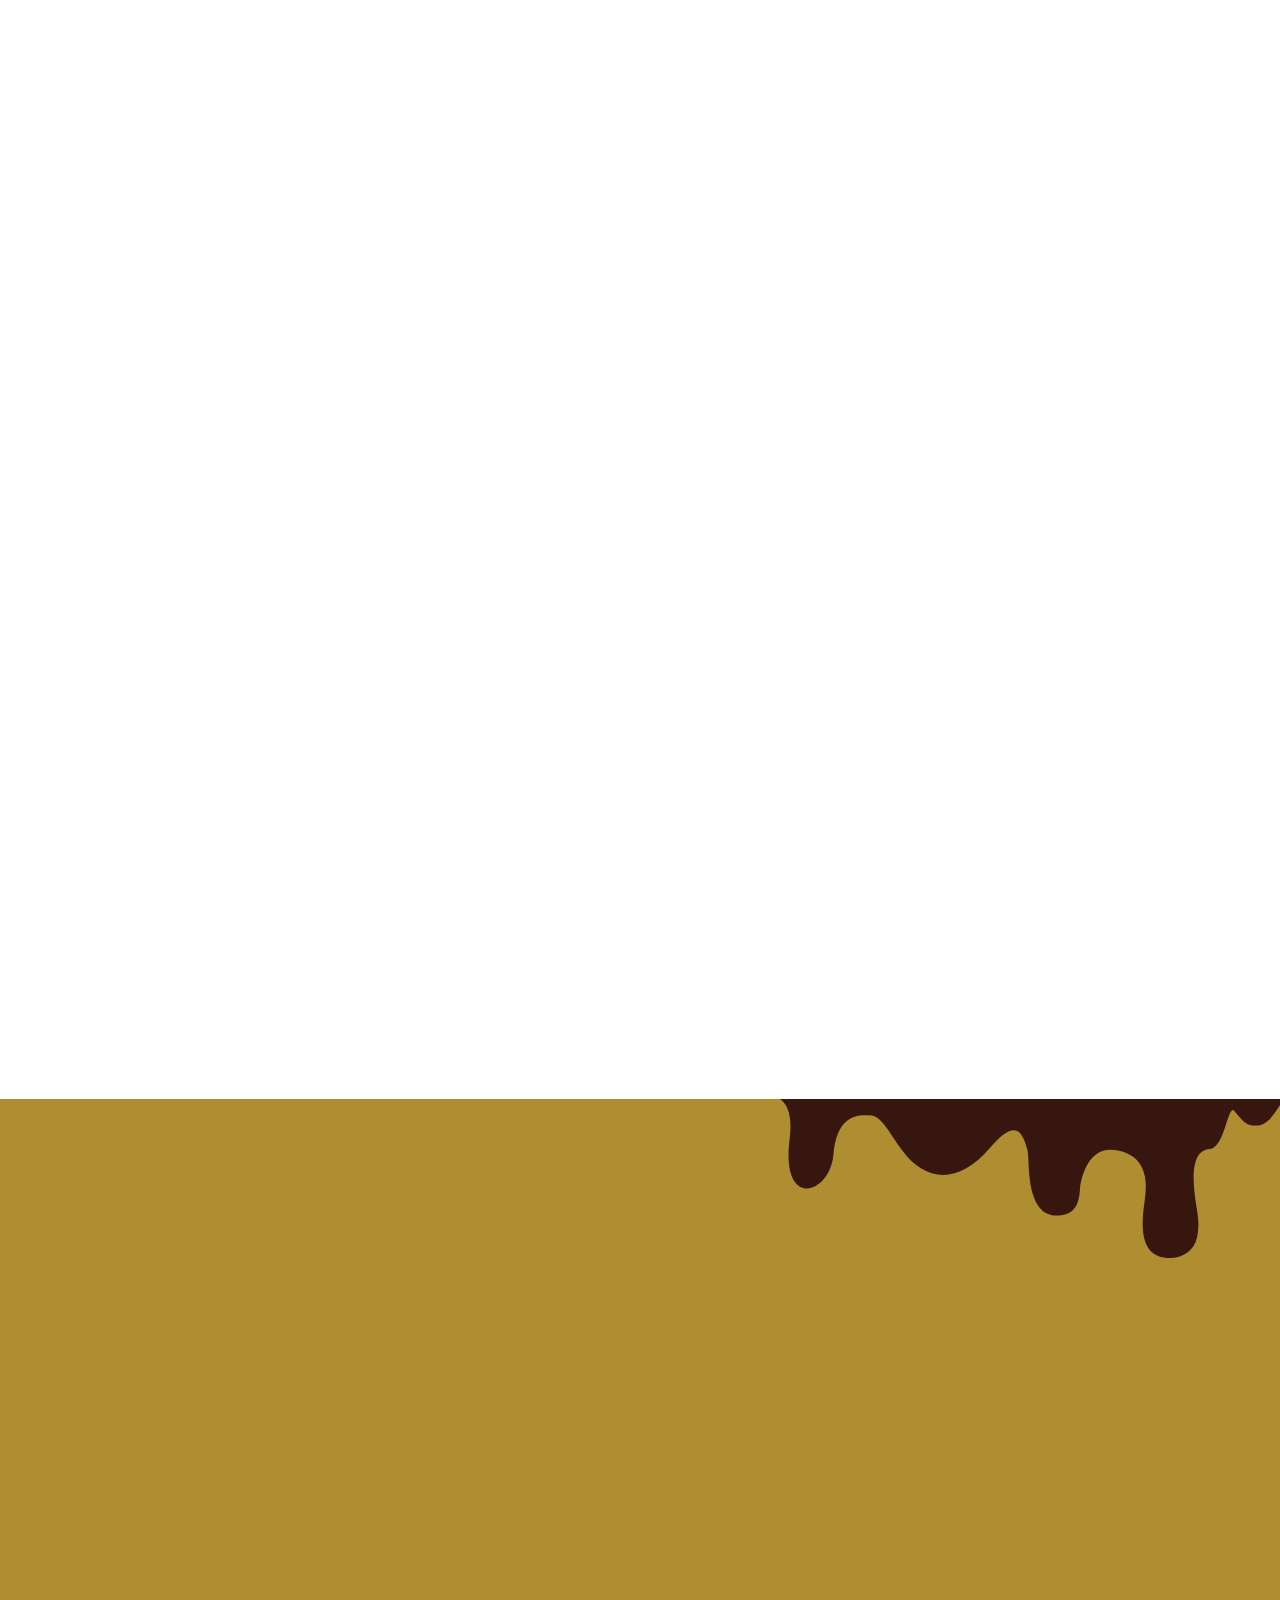
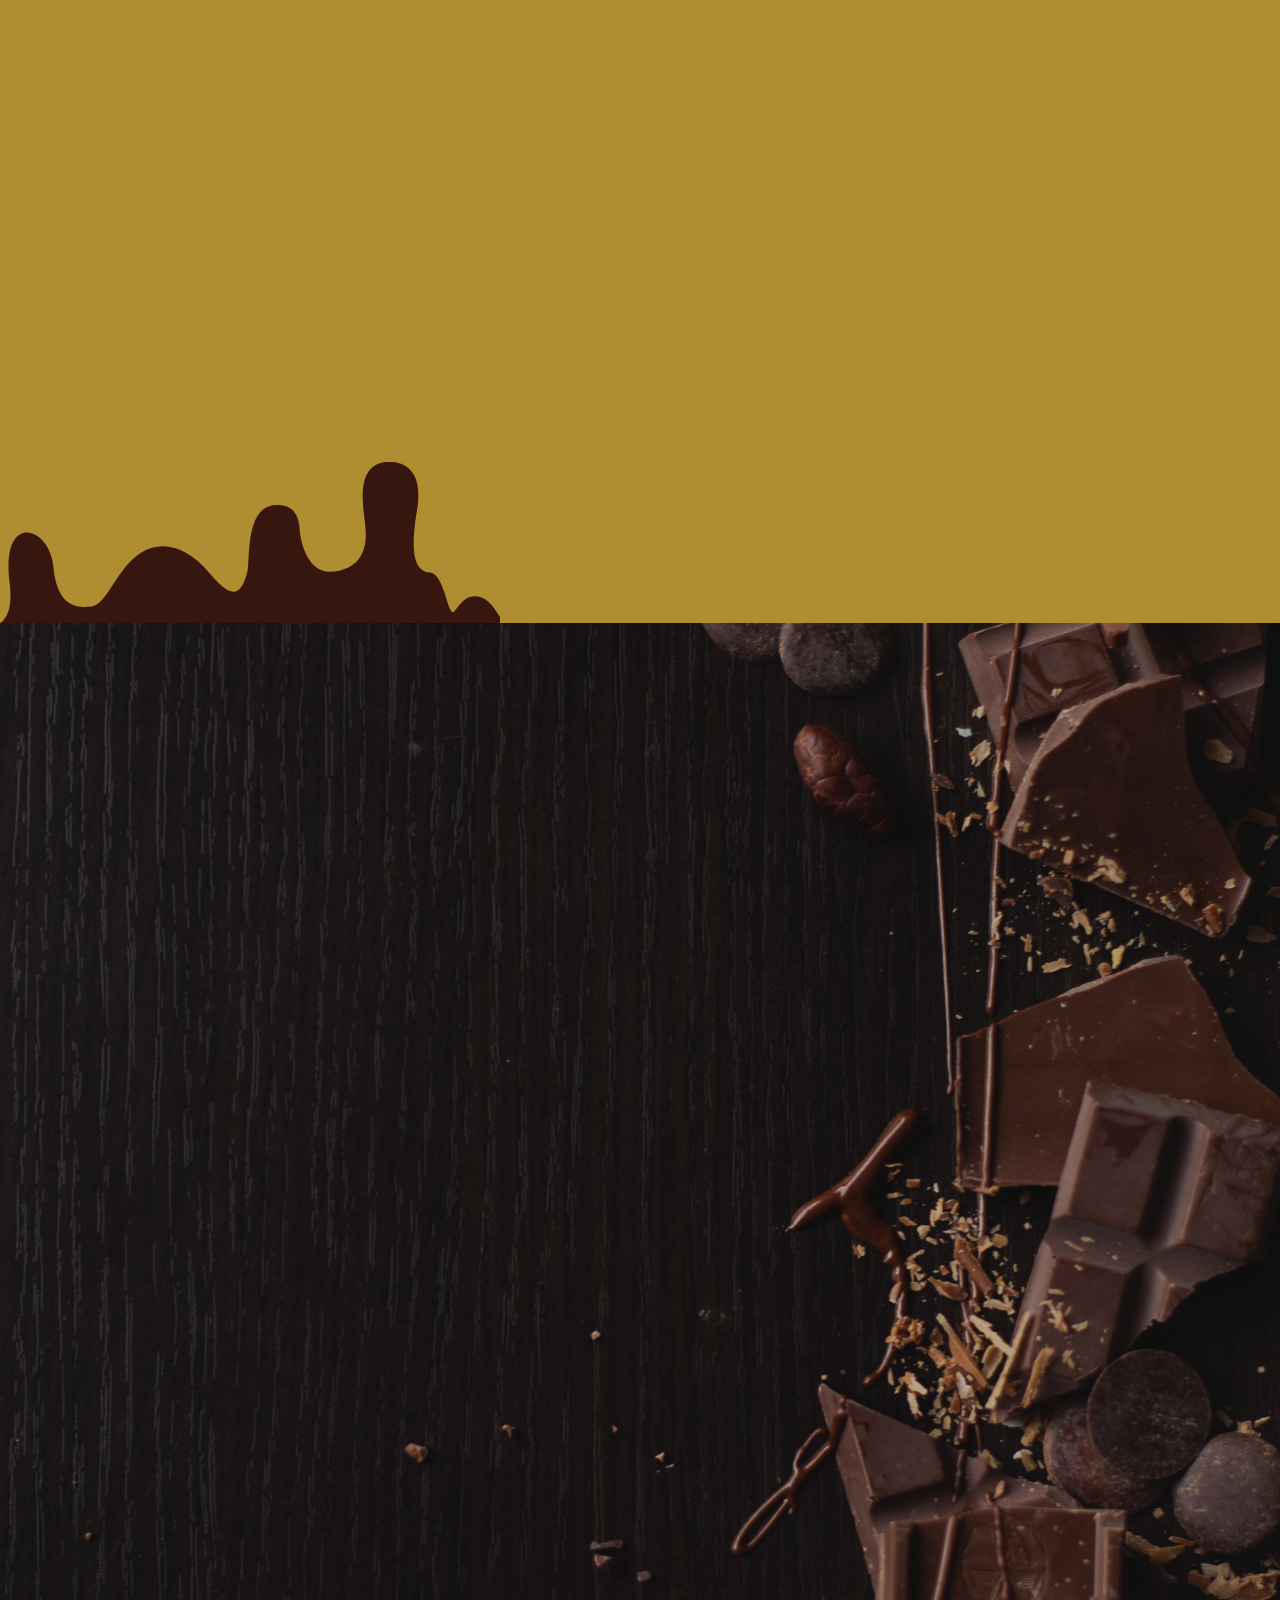
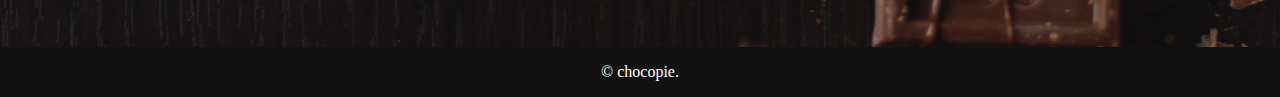
==== commit 7e0497fc: "こみっと" ====
--- a/index.html
+++ b/index.html
@@ -28,7 +28,7 @@
             <ul class="nav-menu">
                 <li><a href="#about">About</a></li>
                 <li><a href="#line-up">LINE UP</a></li>
-                <li><a href="#rerecipe">Recipe</a></li>
+                <li><a href="#arrange">Arrange</a></li>
             </ul>
         </nav>
         <div class="toggle_btn">
@@ -37,7 +37,6 @@
             <span></span>
         </div>
     </header>
-
     <body>
         <section class="product" id="about">
             <h3 class="js-fadein">名前負けしていない、<br>それほどにおいしい。</h3>
@@ -49,7 +48,6 @@
                     <p>パイ生地を何層にも重ねることで<br>生まれたサクサクした食感</p>
                 </div>
             </div>
-
             <div class="chocopie">
                 <img src="./assets/img/choco_cream.png" alt="choco_cream" class="chocopie_img2 js-fadein">
                 <img src="./assets/img/fukidashi2.png" alt="fukidashi2" class="fukidashi2 js-fadein">
@@ -58,7 +56,6 @@
                     <p>とろ～りあたたかい<br>クリームのハーモニーが魅力</p>
                 </div>
             </div>
-
             <div class="chocopie chocopie3">
                 <img src="./assets/img/image-removebg-preview.png" alt="choco_oleo" class="chocopie_img3 js-fadein">
                 <img src="./assets/img/fukidashi1.png" alt="fukidashi3" class="fukidashi1 js-fadein">
@@ -142,14 +139,8 @@
                 <img src="./assets/img/choco_bg_lineup.svg" alt="">
             </div>
         </div>
-
-
-        <!-- <section class="recipe" id="rerecipe">
-            <h1>RECIPE</h1>
-            <h2>世にもおいしいレシピ</h2> -->
-
-        <section class="recipe">
-            <h1 class="js-fadein">arrange</h1>
+        <section id="arrange">
+            <h1 class="js-fadein">Arrange</h1>
             <h2 class="js-fadein">世にもおいしいアレンジ</h2>
             <div class="chocopie_ice">
                 <div class="chocopie_left">
@@ -163,24 +154,15 @@
                 <div class="chocopie_right">
                     <p class="chocopie_ice_text js-fadein">
                         甘いもの好きとしてはチャレンジせずにはいられないチョコパイ×ソフトクリーム！<br>
-
-店頭でソフトツイストを「カップでお願いします」とオーダーしましょう。<br>
-
-三角チョコパイをひと口大にちぎって、ソフトツイストに入れていきます♪<br>
-
-スプーンで三角チョコパイをこれでもか～と混ぜます。<br>
-
-パイのザクザク感や、中身のチョコクリームのいい匂いが最高！<br>
-
-ほどよく混ざったら、三角チョコパイ×ソフトツイストアレンジの完成です！<br>
-
-混ぜた直後は、三角チョコパイはまだ温かいが、食べているうちに中のチョコクリームがアイスで冷やされて固まり、また違った食感に変化！
+                        店頭でソフトツイストを「カップでお願いします」とオーダーしましょう。<br>
+                        三角チョコパイをひと口大にちぎって、ソフトツイストに入れていきます♪<br>
+                        スプーンで三角チョコパイをこれでもか～と混ぜます。<br>
+                        パイのザクザク感や、中身のチョコクリームのいい匂いが最高！<br>
+                        ほどよく混ざったら、三角チョコパイ×ソフトツイストアレンジの完成です！<br>
+                        混ぜた直後は、三角チョコパイはまだ温かいが、食べているうちに中のチョコクリームがアイスで冷やされて固まり、また違った食感に変化！
                     </p>
                 </div>
             </div>
-
-
-
             <div class="chocopie_ice change">
                 <div class="chocopie_left">
                     <h3 class="js-fadein">アイス三角チョコパイ</h3>
@@ -201,9 +183,7 @@
                     </p>
                 </div>
             </div>
-
         </section>
-
     </body>
     <footer>
         <p>&copy; chocopie.</p>
--- a/assets/css/style.css
+++ b/assets/css/style.css
@@ -984,7 +984,7 @@
   padding: 20px 0 150px 0;
 }
 
-.recipe {
+#arrange {
   background-image: url("../img/chocoback.jpg");
   background-repeat: no-repeat;
   background-position: center;
@@ -1002,71 +1002,71 @@
   font-family: 'ヒラギノ明朝 ProN','Hiragino Mincho ProN', sans-serif;
 }
 
-.recipe h1,
-.recipe h2,
-.recipe h3,
-.recipe p {
+#arrange h1,
+#arrange h2,
+#arrange h3,
+#arrange p {
   color: white;
 }
 
-.recipe h1 {
+#arrange h1 {
   font-size: 50px;
   padding-top: 100px;
 }
 
-.recipe h2 {
+#arrange h2 {
   font-size: 20px;
   padding-top: 20px;
 }
 
-.recipe h3 {
+#arrange h3 {
   text-align: center;
   padding: 20px 0;
   line-height: 1.5em;
   font-size: 18px;
 }
 
-.recipe h4 {
+#arrange h4 {
   color: #d3ad07;
   padding: 20px 0 80px 0;
 }
 
-.recipe p {
+#arrange p {
   font-size: 100px;
   margin: 20px;
 }
 
 @media screen and (max-width: 500px) {
-  .recipe p {
+  #arrange p {
     font-size: 80px;
     margin: 5px;
   }
 }
 
 @media screen and (min-width: 501px) and (max-width: 767px) {
-  .recipe p {
+  #arrange p {
     margin: 5px;
   }
 }
 
-.recipe img {
+#arrange img {
   border-radius: 50%;
   height: 250px;
 }
 
 @media screen and (max-width: 500px) {
-  .recipe img {
+  #arrange img {
     height: 150px;
   }
 }
 
 @media screen and (min-width: 501px) and (max-width: 767px) {
-  .recipe img {
+  #arrange img {
     height: 200px;
   }
 }
 
-.recipe .chocopie_ice {
+#arrange .chocopie_ice {
   display: -webkit-box;
   display: -ms-flexbox;
   display: flex;
@@ -1078,7 +1078,7 @@
 }
 
 @media screen and (max-width: 500px) {
-  .recipe .chocopie_ice {
+  #arrange .chocopie_ice {
     -webkit-box-orient: vertical;
     -webkit-box-direction: normal;
         -ms-flex-direction: column;
@@ -1087,7 +1087,7 @@
 }
 
 @media screen and (min-width: 501px) and (max-width: 767px) {
-  .recipe .chocopie_ice {
+  #arrange .chocopie_ice {
     -webkit-box-orient: vertical;
     -webkit-box-direction: normal;
         -ms-flex-direction: column;
@@ -1096,7 +1096,7 @@
 }
 
 @media screen and (min-width: 768px) and (max-width: 1023px) {
-  .recipe .chocopie_ice {
+  #arrange .chocopie_ice {
     -webkit-box-orient: vertical;
     -webkit-box-direction: normal;
         -ms-flex-direction: column;
@@ -1104,32 +1104,32 @@
   }
 }
 
-.recipe .chocopie_ice .chocopie_left, .recipe .chocopie_ice .chocopie_right {
+#arrange .chocopie_ice .chocopie_left, #arrange .chocopie_ice .chocopie_right {
   width: 45%;
   margin: 0 2.5%;
 }
 
 @media screen and (max-width: 500px) {
-  .recipe .chocopie_ice .chocopie_left, .recipe .chocopie_ice .chocopie_right {
+  #arrange .chocopie_ice .chocopie_left, #arrange .chocopie_ice .chocopie_right {
     width: 80%;
     padding-top: 50px;
   }
 }
 
 @media screen and (min-width: 501px) and (max-width: 767px) {
-  .recipe .chocopie_ice .chocopie_left, .recipe .chocopie_ice .chocopie_right {
+  #arrange .chocopie_ice .chocopie_left, #arrange .chocopie_ice .chocopie_right {
     width: 85%;
     padding-top: 50px;
   }
 }
 
 @media screen and (min-width: 768px) and (max-width: 1023px) {
-  .recipe .chocopie_ice .chocopie_left, .recipe .chocopie_ice .chocopie_right {
+  #arrange .chocopie_ice .chocopie_left, #arrange .chocopie_ice .chocopie_right {
     width: 85%;
   }
 }
 
-.recipe .chocopie_ice .chocopie_left .chocopie_ice_img, .recipe .chocopie_ice .chocopie_right .chocopie_ice_img {
+#arrange .chocopie_ice .chocopie_left .chocopie_ice_img, #arrange .chocopie_ice .chocopie_right .chocopie_ice_img {
   display: -webkit-box;
   display: -ms-flexbox;
   display: flex;
@@ -1141,12 +1141,12 @@
           justify-content: center;
 }
 
-.recipe .chocopie_ice .chocopie_left .chocopie_ice_text, .recipe .chocopie_ice .chocopie_right .chocopie_ice_text {
+#arrange .chocopie_ice .chocopie_left .chocopie_ice_text, #arrange .chocopie_ice .chocopie_right .chocopie_ice_text {
   font-size: 15px;
   line-height: 1.5em;
 }
 
-.recipe .change {
+#arrange .change {
   -webkit-box-orient: horizontal;
   -webkit-box-direction: reverse;
       -ms-flex-direction: row-reverse;
@@ -1154,7 +1154,7 @@
 }
 
 @media screen and (max-width: 500px) {
-  .recipe .change {
+  #arrange .change {
     -webkit-box-orient: vertical;
     -webkit-box-direction: normal;
         -ms-flex-direction: column;
@@ -1163,7 +1163,7 @@
 }
 
 @media screen and (min-width: 501px) and (max-width: 767px) {
-  .recipe .change {
+  #arrange .change {
     -webkit-box-orient: vertical;
     -webkit-box-direction: normal;
         -ms-flex-direction: column;
@@ -1172,7 +1172,7 @@
 }
 
 @media screen and (min-width: 768px) and (max-width: 1023px) {
-  .recipe .change {
+  #arrange .change {
     -webkit-box-orient: vertical;
     -webkit-box-direction: normal;
         -ms-flex-direction: column;
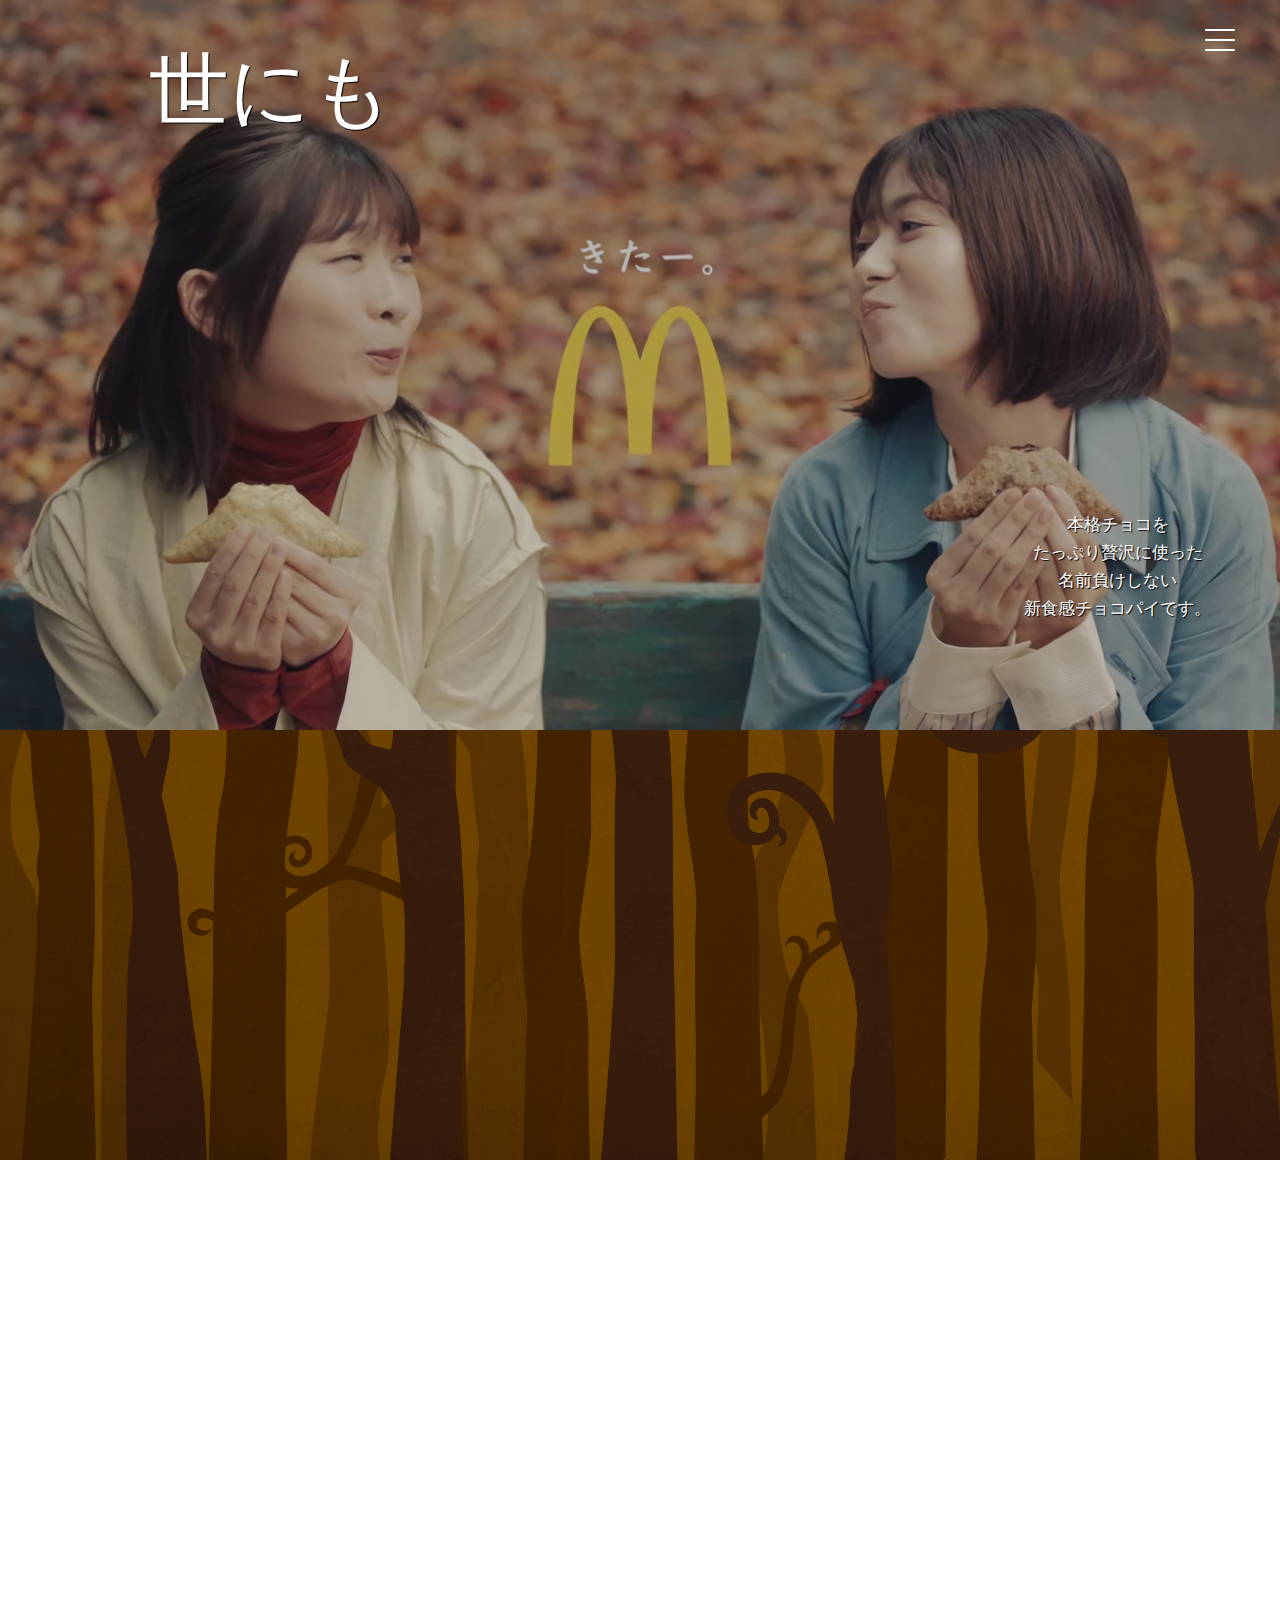
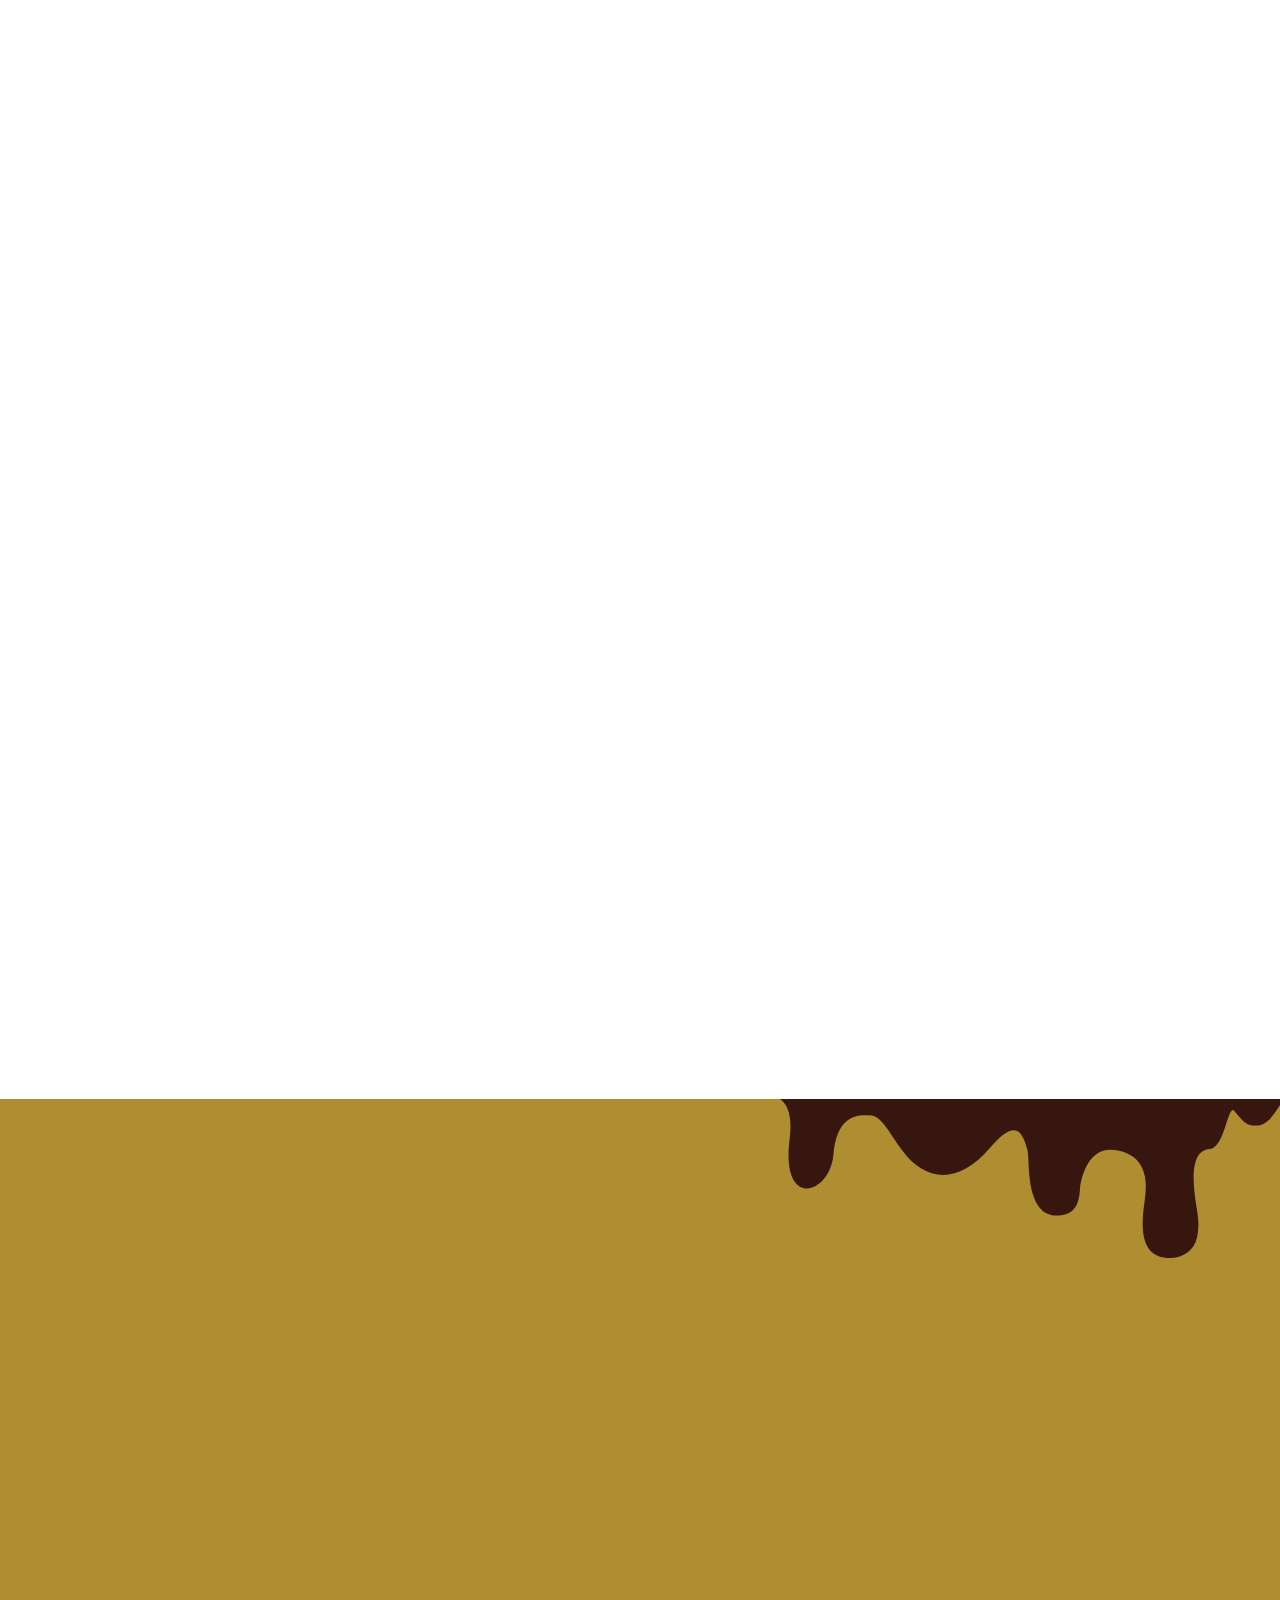
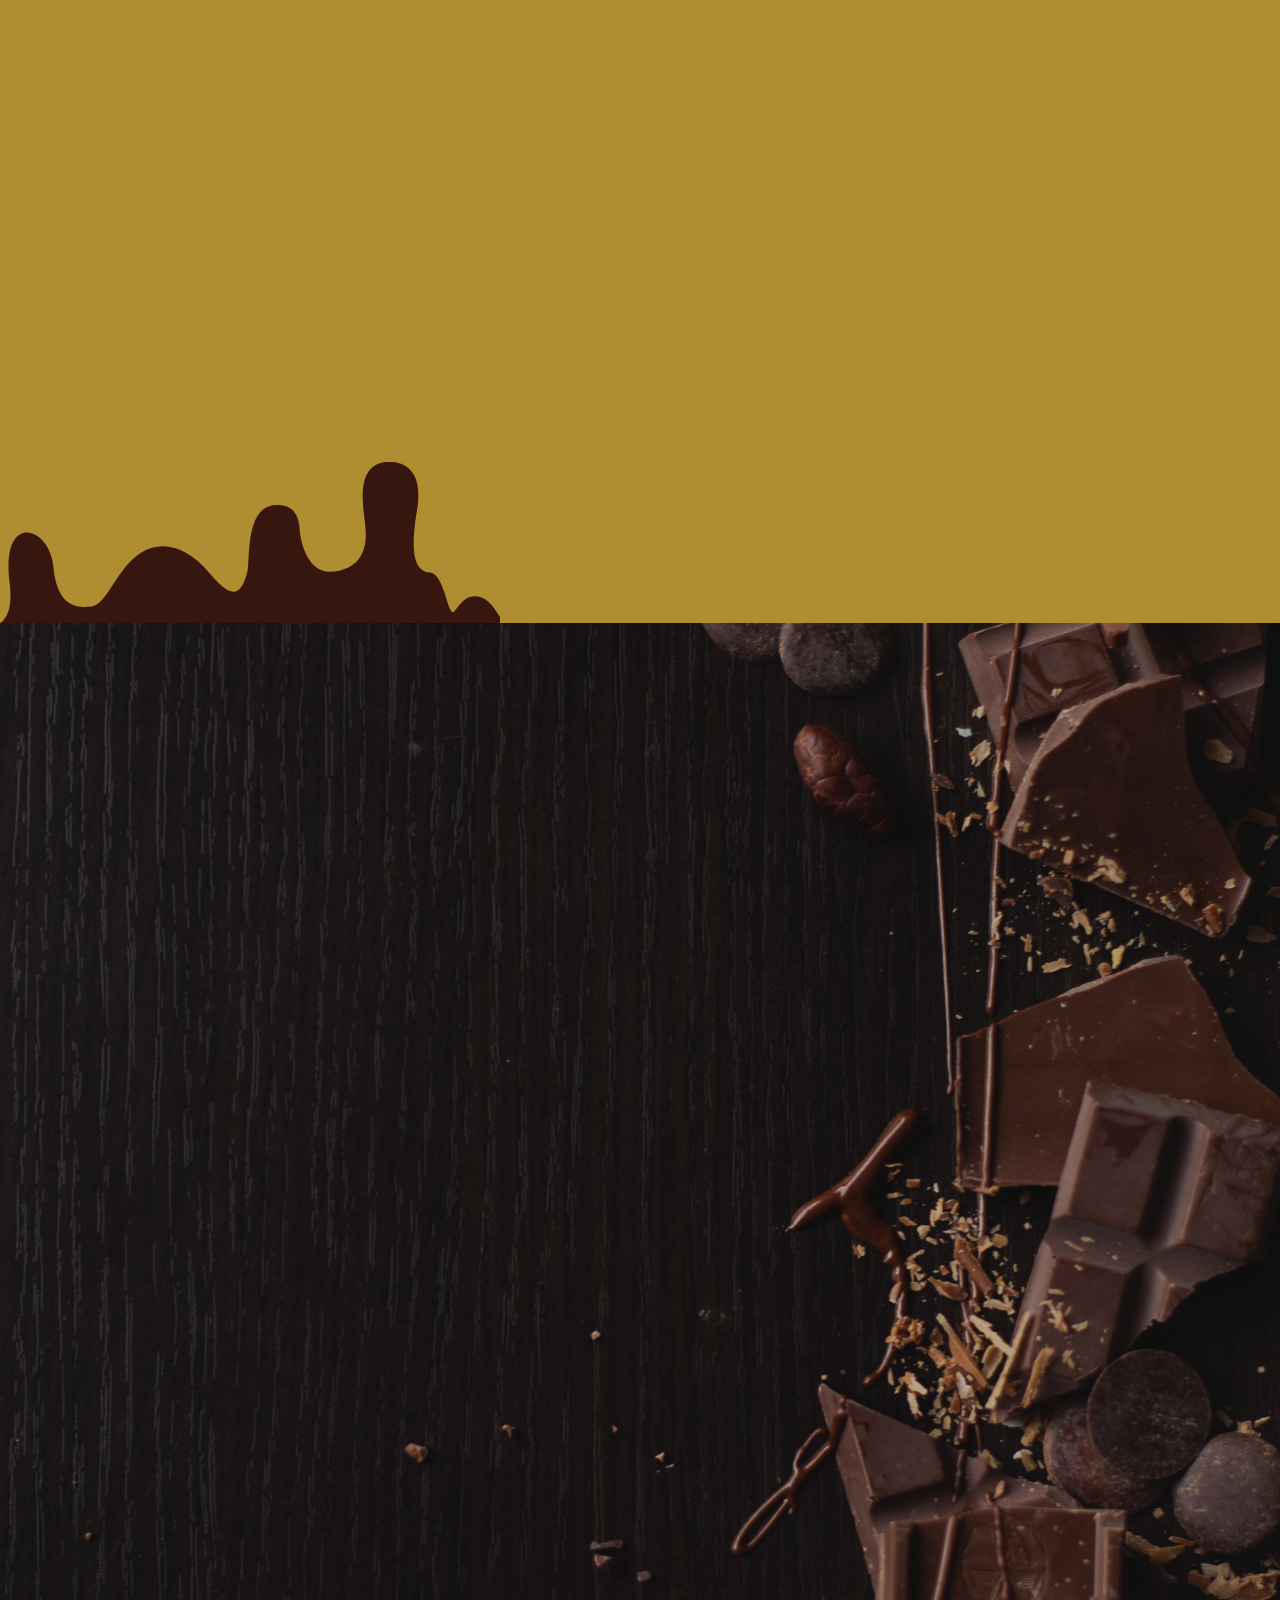
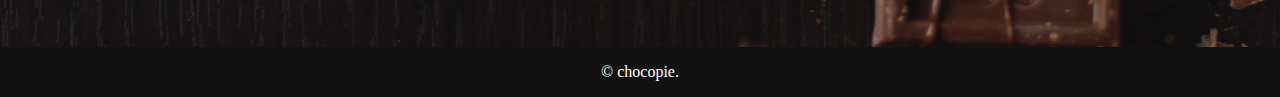
==== commit 0a8ffb7d: "コミット" ====
--- a/index.html
+++ b/index.html
@@ -60,7 +60,7 @@
                 <img src="./assets/img/image-removebg-preview.png" alt="choco_oleo" class="chocopie_img3 js-fadein">
                 <img src="./assets/img/fukidashi1.png" alt="fukidashi3" class="fukidashi1 js-fadein">
                 <img src="./assets/img/soyummy.png" alt="soyummy" class="soyummy">
-                <div class="chocopie_text1 js-fadein">
+                <div class="chocopie_text3 js-fadein">
                     <p>クッキー30％増量！<br>ザクザク感アップ！</p>
                 </div>
             </div>
@@ -159,7 +159,8 @@
                         スプーンで三角チョコパイをこれでもか～と混ぜます。<br>
                         パイのザクザク感や、中身のチョコクリームのいい匂いが最高！<br>
                         ほどよく混ざったら、三角チョコパイ×ソフトツイストアレンジの完成です！<br>
-                        混ぜた直後は、三角チョコパイはまだ温かいが、食べているうちに中のチョコクリームがアイスで冷やされて固まり、また違った食感に変化！
+                        混ぜた直後は、三角チョコパイはまだ温かいが<br>
+                        食べているうちに中のチョコクリームがアイスで冷やされて固まり、また違った食感に変化！
                     </p>
                 </div>
             </div>
--- a/assets/css/style.css
+++ b/assets/css/style.css
@@ -218,6 +218,12 @@
   -webkit-transform: scale(1);
   transform: scale(1);
   font-family: 'Wawati SC','HanziPen TC','Hannotate SC',sans-serif;
+}
+
+@media screen and (min-width: 768px) and (max-width: 1023px) {
+  #navi .nav-menu li a {
+    font-size: 37px;
+  }
 }
 
 @media screen and (min-width: 501px) and (max-width: 767px) {
@@ -803,6 +809,24 @@
   line-height: 1.5em;
 }
 
+@media screen and (max-width: 500px) {
+  .product h3 {
+    font-size: 16px;
+  }
+}
+
+@media screen and (min-width: 501px) and (max-width: 767px) {
+  .product h3 {
+    font-size: 22px;
+  }
+}
+
+@media screen and (min-width: 768px) and (max-width: 1023px) {
+  .product h3 {
+    font-size: 26px;
+  }
+}
+
 .chocopie {
   text-align: center;
   padding-bottom: 250px;
@@ -824,10 +848,24 @@
   }
 }
 
+@media screen and (min-width: 501px) and (max-width: 767px) {
+  .chocopie_img1,
+  .chocopie_img2,
+  .chocopie_img3 {
+    height: 200px;
+  }
+}
+
+@media screen and (min-width: 768px) and (max-width: 1023px) {
+  .chocopie_img1,
+  .chocopie_img2,
+  .chocopie_img3 {
+    height: 250px;
+  }
+}
+
 .fukidashi1,
-.fukidashi2,
-.chocopie_text1,
-.chocopie_text2 {
+.fukidashi2 {
   position: absolute;
   height: 200px;
   top: -20%;
@@ -835,72 +873,155 @@
 
 @media screen and (max-width: 500px) {
   .fukidashi1,
-  .fukidashi2,
-  .chocopie_text1,
+  .fukidashi2 {
+    height: 100px;
+    top: -30%;
+  }
+}
+
+@media screen and (min-width: 501px) and (max-width: 767px) {
+  .fukidashi1,
+  .fukidashi2 {
+    height: 135px;
+    top: -28%;
+  }
+}
+
+@media screen and (min-width: 768px) and (max-width: 1023px) {
+  .fukidashi1,
+  .fukidashi2 {
+    top: -25%;
+    height: 165px;
+  }
+}
+
+.fukidashi1 {
+  left: 15%;
+}
+
+@media screen and (max-width: 1240px) {
+  .fukidashi1 {
+    left: 0%;
+  }
+}
+
+.fukidashi2 {
+  left: 50%;
+}
+
+@media screen and (max-width: 500px) {
+  .fukidashi2 {
+    left: 20%;
+  }
+}
+
+@media screen and (min-width: 501px) and (max-width: 767px) {
+  .fukidashi2 {
+    left: 30%;
+  }
+}
+
+@media screen and (min-width: 768px) and (max-width: 1023px) {
+  .fukidashi2 {
+    left: 45%;
+  }
+}
+
+.chocopie_text1 {
+  top: -19%;
+  left: 20%;
+}
+
+@media screen and (max-width: 500px) {
+  .chocopie_text1 {
+    top: -35%;
+    left: 10%;
+  }
+}
+
+@media screen and (min-width: 501px) and (max-width: 767px) {
+  .chocopie_text1 {
+    top: -32%;
+    left: 8%;
+  }
+}
+
+@media screen and (min-width: 768px) and (max-width: 1023px) {
+  .chocopie_text1 {
+    top: -26.5%;
+    left: 7%;
+  }
+}
+
+@media screen and (min-width: 1024px) and (max-width: 1240px) {
+  .chocopie_text1 {
+    left: 7%;
+  }
+}
+
+.chocopie_text2 {
+  top: -19%;
+  left: 58%;
+}
+
+@media screen and (max-width: 500px) {
   .chocopie_text2 {
-    height: 150px;
-    top: -30%;
-  }
-}
-
-@media screen and (min-width: 501px) and (max-width: 767px) {
-  .fukidashi1,
-  .fukidashi2,
-  .chocopie_text1,
+    top: -35%;
+    left: 33%;
+  }
+}
+
+@media screen and (min-width: 501px) and (max-width: 767px) {
   .chocopie_text2 {
-    top: -25%;
-  }
-}
-
-.fukidashi1,
-.chocopie_text1 {
-  left: 15%;
-}
-
-@media screen and (max-width: 500px) {
-  .fukidashi1,
-  .chocopie_text1 {
-    left: 0%;
-  }
-}
-
-@media screen and (min-width: 501px) and (max-width: 767px) {
-  .fukidashi1,
-  .chocopie_text1 {
-    left: 10%;
-  }
-}
-
-.fukidashi2,
-.chocopie_text2 {
-  left: 50%;
-}
-
-@media screen and (max-width: 500px) {
-  .fukidashi2,
+    top: -32%;
+    left: 41%;
+  }
+}
+
+@media screen and (min-width: 768px) and (max-width: 1023px) {
   .chocopie_text2 {
-    left: 0%;
-  }
-}
-
-@media screen and (min-width: 501px) and (max-width: 767px) {
-  .fukidashi2,
-  .chocopie_text2 {
-    left: 10%;
-  }
-}
-
-@media screen and (min-width: 768px) and (max-width: 1023px) {
-  .fukidashi2,
-  .chocopie_text2 {
-    left: 20%;
+    top: -27%;
+    left: 54%;
+  }
+}
+
+.chocopie_text3 {
+  top: -19%;
+  left: 25%;
+}
+
+@media screen and (max-width: 500px) {
+  .chocopie_text3 {
+    top: -37%;
+    left: 17%;
+  }
+}
+
+@media screen and (min-width: 501px) and (max-width: 767px) {
+  .chocopie_text3 {
+    top: -33%;
+    left: 13%;
+  }
+}
+
+@media screen and (min-width: 768px) and (max-width: 1023px) {
+  .chocopie_text3 {
+    top: -27%;
+    left: 14%;
+  }
+}
+
+@media screen and (min-width: 1024px) and (max-width: 1240px) {
+  .chocopie_text3 {
+    left: 13%;
   }
 }
 
 .chocopie_text1,
-.chocopie_text2 {
+.chocopie_text2,
+.chocopie_text3 {
+  position: absolute;
   height: 150px;
-  width: 510px;
   display: -webkit-box;
   display: -ms-flexbox;
   display: flex;
@@ -912,15 +1033,31 @@
           justify-content: center;
   line-height: 1.5em;
   color: white;
-  font-size: 25px;
+  font-size: 23px;
 }
 
 @media screen and (max-width: 500px) {
   .chocopie_text1,
-  .chocopie_text2 {
+  .chocopie_text2,
+  .chocopie_text3 {
+    font-size: 12px;
+    height: 120px;
+  }
+}
+
+@media screen and (min-width: 501px) and (max-width: 767px) {
+  .chocopie_text1,
+  .chocopie_text2,
+  .chocopie_text3 {
     font-size: 15px;
-    width: 370px;
-    height: 120px;
+  }
+}
+
+@media screen and (min-width: 768px) and (max-width: 1023px) {
+  .chocopie_text1,
+  .chocopie_text2,
+  .chocopie_text3 {
+    font-size: 19px;
   }
 }
 
@@ -1014,9 +1151,45 @@
   padding-top: 100px;
 }
 
+@media screen and (max-width: 500px) {
+  #arrange h1 {
+    font-size: 30px;
+  }
+}
+
+@media screen and (min-width: 501px) and (max-width: 767px) {
+  #arrange h1 {
+    font-size: 35px;
+  }
+}
+
+@media screen and (min-width: 768px) and (max-width: 1023px) {
+  #arrange h1 {
+    font-size: 40px;
+  }
+}
+
+@media screen and (min-width: 1024px) and (max-width: 1240px) {
+  #arrange h1 {
+    font-size: 45px;
+  }
+}
+
 #arrange h2 {
   font-size: 20px;
   padding-top: 20px;
+}
+
+@media screen and (max-width: 500px) {
+  #arrange h2 {
+    font-size: 15px;
+  }
+}
+
+@media screen and (min-width: 501px) and (max-width: 767px) {
+  #arrange h2 {
+    font-size: 17.5px;
+  }
 }
 
 #arrange h3 {
@@ -1026,6 +1199,18 @@
   font-size: 18px;
 }
 
+@media screen and (max-width: 500px) {
+  #arrange h3 {
+    font-size: 13px;
+  }
+}
+
+@media screen and (min-width: 501px) and (max-width: 767px) {
+  #arrange h3 {
+    font-size: 15px;
+  }
+}
+
 #arrange h4 {
   color: #d3ad07;
   padding: 20px 0 80px 0;
@@ -1038,14 +1223,27 @@
 
 @media screen and (max-width: 500px) {
   #arrange p {
-    font-size: 80px;
+    font-size: 40px;
     margin: 5px;
   }
 }
 
 @media screen and (min-width: 501px) and (max-width: 767px) {
   #arrange p {
+    font-size: 55px;
     margin: 5px;
+  }
+}
+
+@media screen and (min-width: 768px) and (max-width: 1023px) {
+  #arrange p {
+    font-size: 70px;
+  }
+}
+
+@media screen and (min-width: 1024px) and (max-width: 1240px) {
+  #arrange p {
+    font-size: 90px;
   }
 }
 
@@ -1056,13 +1254,25 @@
 
 @media screen and (max-width: 500px) {
   #arrange img {
-    height: 150px;
-  }
-}
-
-@media screen and (min-width: 501px) and (max-width: 767px) {
+    height: 130px;
+  }
+}
+
+@media screen and (min-width: 501px) and (max-width: 767px) {
+  #arrange img {
+    height: 170px;
+  }
+}
+
+@media screen and (min-width: 768px) and (max-width: 1023px) {
   #arrange img {
     height: 200px;
+  }
+}
+
+@media screen and (min-width: 1024px) and (max-width: 1240px) {
+  #arrange img {
+    height: 215px;
   }
 }
 
@@ -1125,7 +1335,7 @@
 
 @media screen and (min-width: 768px) and (max-width: 1023px) {
   #arrange .chocopie_ice .chocopie_left, #arrange .chocopie_ice .chocopie_right {
-    width: 85%;
+    width: 75%;
   }
 }
 
@@ -1144,6 +1354,26 @@
 #arrange .chocopie_ice .chocopie_left .chocopie_ice_text, #arrange .chocopie_ice .chocopie_right .chocopie_ice_text {
   font-size: 15px;
   line-height: 1.5em;
+}
+
+@media screen and (max-width: 500px) {
+  #arrange .chocopie_ice .chocopie_left .chocopie_ice_text, #arrange .chocopie_ice .chocopie_right .chocopie_ice_text {
+    font-size: 12px;
+  }
+}
+
+@media screen and (min-width: 501px) and (max-width: 767px) {
+  #arrange .chocopie_ice .chocopie_left .chocopie_ice_text, #arrange .chocopie_ice .chocopie_right .chocopie_ice_text {
+    font-size: 13.5px;
+  }
+}
+
+@media screen and (min-width: 768px) and (max-width: 1023px) {
+  #arrange .chocopie_ice .chocopie_left .chocopie_ice_text, #arrange .chocopie_ice .chocopie_right .chocopie_ice_text {
+    width: 85%;
+    margin: 5% 0;
+    margin-left: 10%;
+  }
 }
 
 #arrange .change {
@@ -1193,6 +1423,18 @@
   height: 50px;
   background-color: #121212;
   color: white;
+}
+
+@media screen and (max-width: 500px) {
+  footer {
+    font-size: 12px;
+  }
+}
+
+@media screen and (min-width: 501px) and (max-width: 767px) {
+  footer {
+    font-size: 14.5px;
+  }
 }
 
 img {
